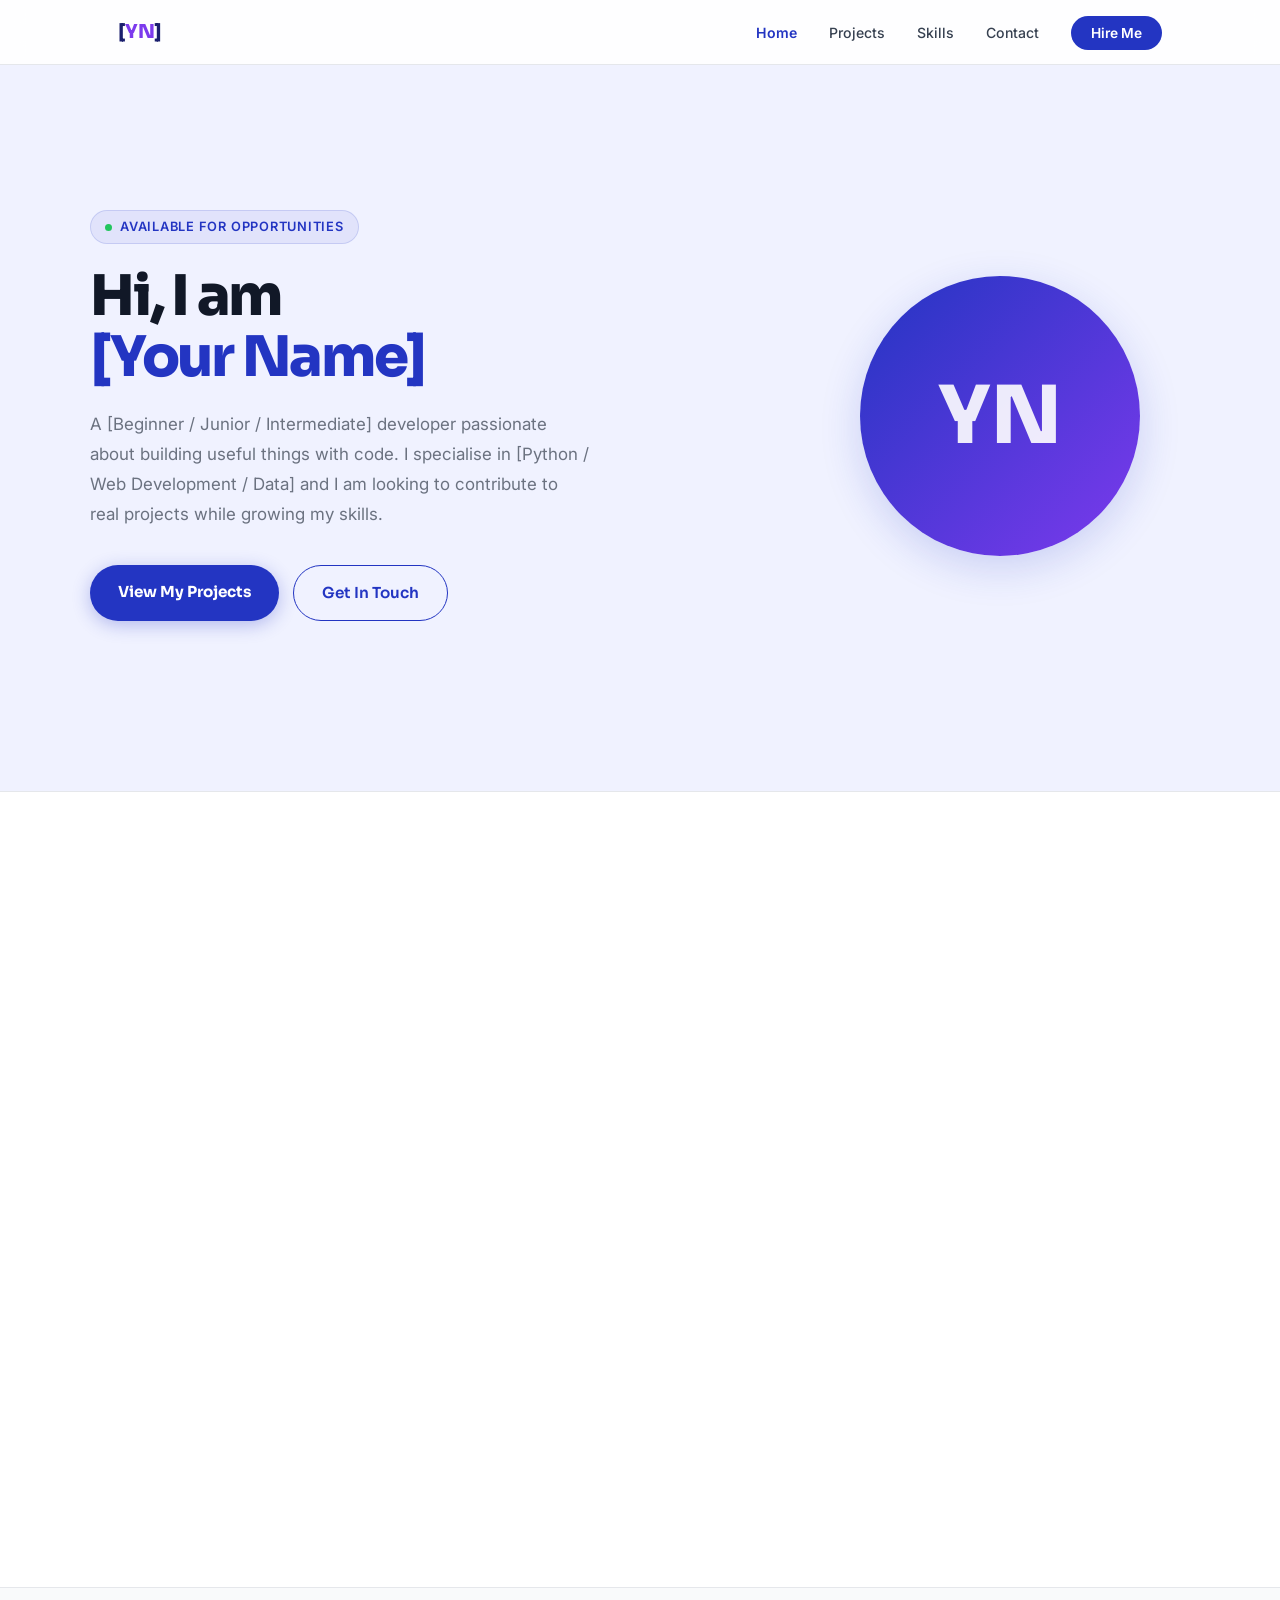
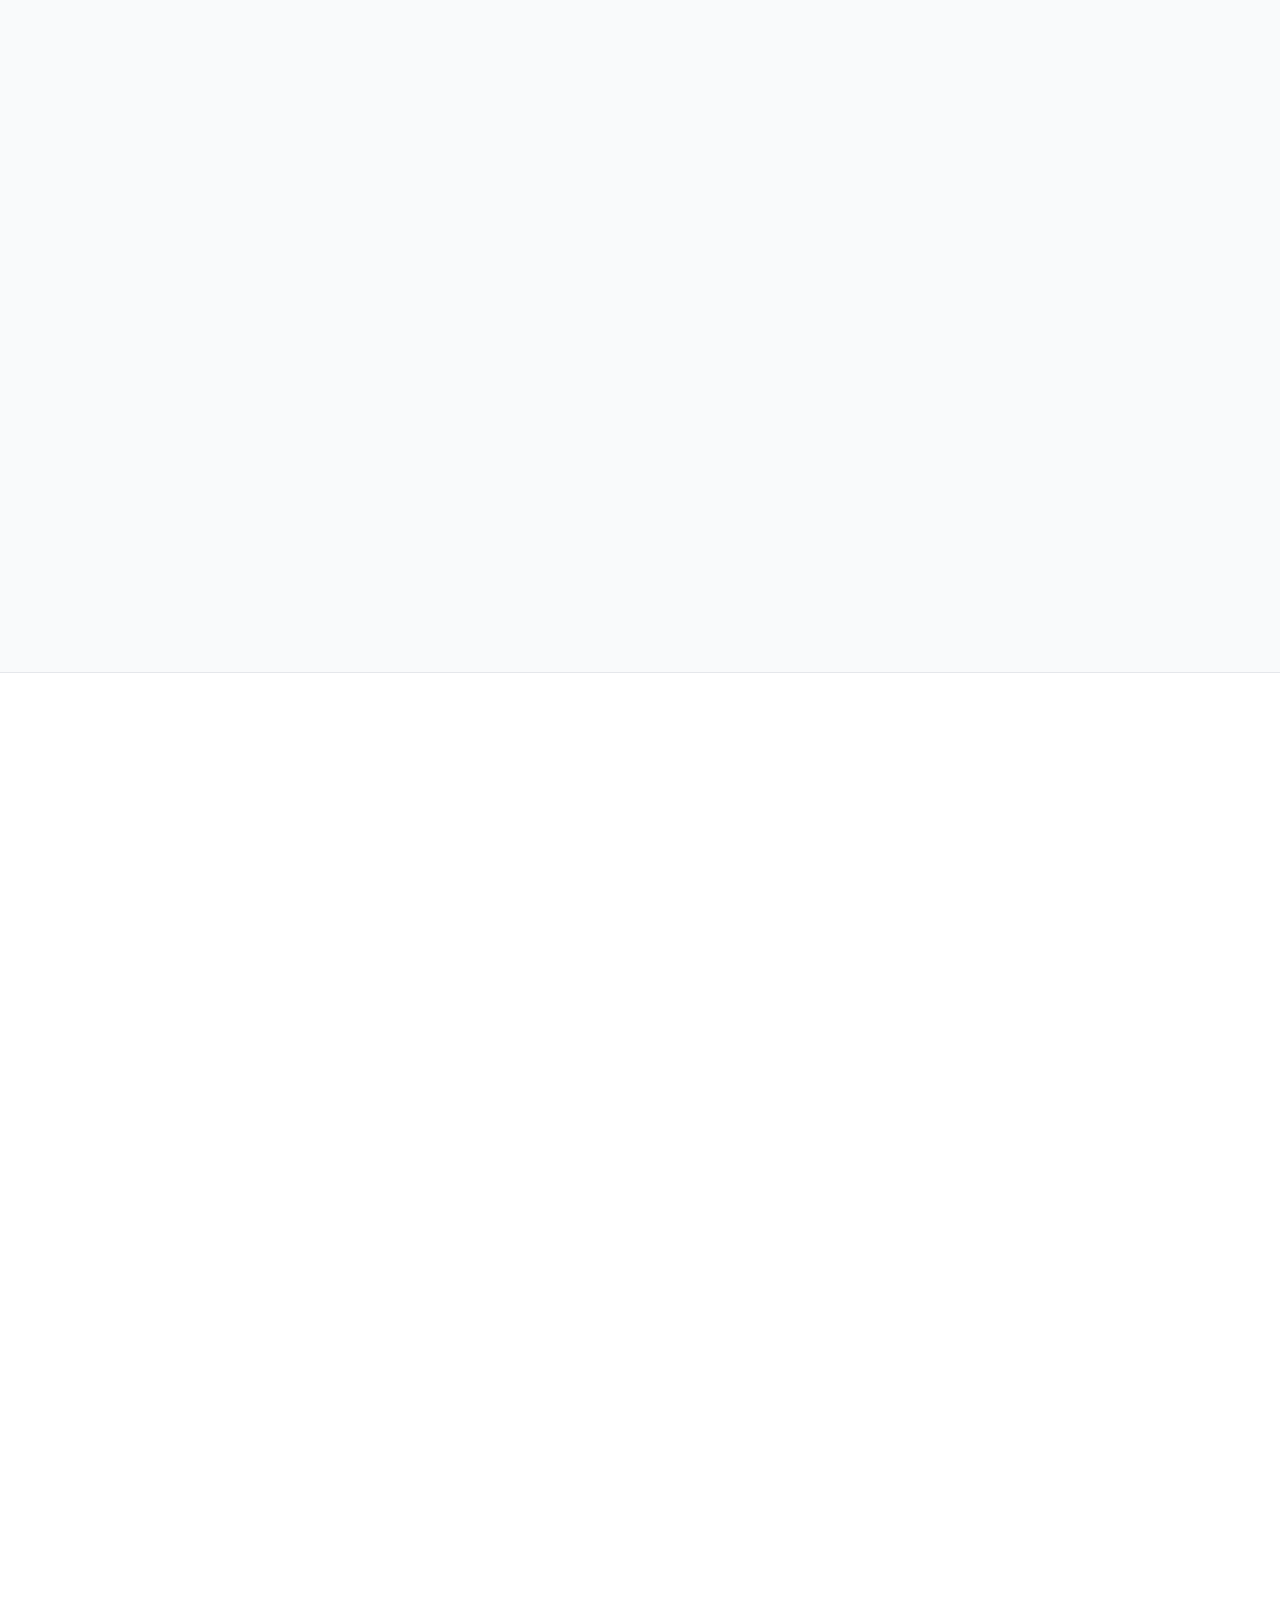
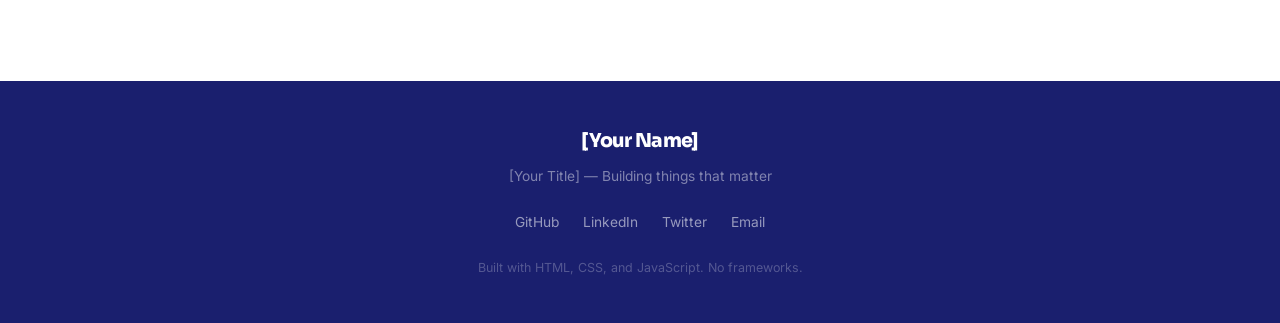
==== starter_code/portfolio.html @ c72f5cfa "Merge branch 'main' into docs/recommender-comments" ====
<!DOCTYPE html>
<!--
  portfolio.html
  ==============
  Project:    Personal Portfolio Website
  Difficulty: Beginner
  Skills:     HTML, CSS, JavaScript
  Time:       Low (a few hours)

  What you will build:
      A clean, professional personal portfolio website with five sections:
      navigation, hero, projects grid, skills list, and a contact form.
      The site is fully responsive and uses only HTML, CSS, and
      vanilla JavaScript — no frameworks, no build tools, no installs.

  How to run:
      Open this file directly in any web browser.
      No server or install step needed.

  Learning goals:
      - Writing semantic HTML5 structure
      - Using CSS Flexbox and CSS Grid for layout
      - Making a site responsive with media queries
      - Animating elements on scroll using IntersectionObserver
      - Validating a contact form with vanilla JavaScript
      - Organising CSS with custom properties (variables)

  Roadmap:
      Step 1:  Open the file in a browser — the structure and styles load
      Step 2:  Replace all placeholder text with your real information
      Step 3:  Complete the smooth-scroll navigation in initNavigation()
      Step 4:  Add your real projects to the projects grid (HTML section)
      Step 5:  Complete the skill bar animation in animateSkillBars()
      Step 6:  Complete the scroll reveal animation in initScrollReveal()
      Step 7:  Complete the contact form validation in validateForm()
      Step 8:  Make the mobile hamburger menu open and close in toggleMenu()
      Step 9:  Test every section on a 375px mobile screen using DevTools
      Step 10: Deploy to GitHub Pages (Settings > Pages > Deploy from main)

  Deployment (GitHub Pages):
      1. Push this file to a GitHub repository as index.html
      2. Go to repository Settings > Pages
      3. Set source to "Deploy from a branch" and select main / root
      4. Your site will be live at https://your-username.github.io/repo-name
-->
<html lang="en">
<head>
  <meta charset="UTF-8" />
  <meta name="viewport" content="width=device-width, initial-scale=1.0" />
  <meta name="description" content="Portfolio of [Your Name] — [Your Title]" />
  <title>[Your Name] — Portfolio</title>

  <!-- Google Fonts -->
  <link
    href="https://fonts.googleapis.com/css2?family=Sora:wght@400;600;700;800&family=Inter:wght@400;500;600&display=swap"
    rel="stylesheet"
  />

  <style>
    /* ==============================================================
       CSS CUSTOM PROPERTIES
       Change these to reskin the entire site instantly.
       ============================================================== */
    :root {
      --color-primary:    #2335c2;
      --color-primary-dk: #1a1f6e;
      --color-accent:     #7c3aed;
      --color-accent-lt:  #a78bfa;
      --color-yellow:     #fbbf24;
      --color-text:       #111827;
      --color-text-mid:   #374151;
      --color-text-light: #6b7280;
      --color-border:     #e5e7eb;
      --color-bg:         #ffffff;
      --color-bg-soft:    #f9fafb;
      --color-bg-hero:    #f0f2ff;

      --font-display: "Sora", sans-serif;
      --font-body:    "Inter", sans-serif;

      --radius-sm: 8px;
      --radius-md: 14px;
      --radius-lg: 22px;
      --radius-full: 9999px;

      --shadow-sm: 0 2px 8px rgba(35, 53, 194, 0.08);
      --shadow-md: 0 6px 24px rgba(35, 53, 194, 0.13);
      --shadow-lg: 0 12px 40px rgba(35, 53, 194, 0.18);

      --transition: 0.2s ease;
    }

    /* ==============================================================
       RESET
       ============================================================== */
    *, *::before, *::after { box-sizing: border-box; margin: 0; padding: 0; }
    html                   { scroll-behavior: smooth; }
    body {
      font-family: var(--font-body);
      color: var(--color-text);
      background: var(--color-bg);
      line-height: 1.65;
      -webkit-font-smoothing: antialiased;
    }
    img  { display: block; max-width: 100%; }
    a    { color: var(--color-primary); text-decoration: none; }
    a:hover { text-decoration: underline; }
    ul   { list-style: none; }

    /* ==============================================================
       SHARED UTILITIES
       ============================================================== */
    .container {
      max-width: 1100px;
      margin: 0 auto;
      padding: 0 28px;
    }

    .section-label {
      display: inline-block;
      font-size: 0.74rem;
      font-weight: 700;
      letter-spacing: 0.12em;
      text-transform: uppercase;
      color: var(--color-primary);
      background: var(--color-bg-hero);
      border-radius: var(--radius-full);
      padding: 4px 14px;
      margin-bottom: 14px;
    }

    .section-title {
      font-family: var(--font-display);
      font-size: clamp(1.6rem, 3vw, 2.2rem);
      font-weight: 800;
      color: var(--color-text);
      letter-spacing: -0.03em;
      line-height: 1.2;
      margin-bottom: 12px;
    }

    .section-sub {
      font-size: 1rem;
      color: var(--color-text-light);
      max-width: 520px;
      margin-bottom: 52px;
    }

    /* Scroll-reveal: elements start invisible and slide up into view */
    .reveal {
      opacity: 0;
      transform: translateY(28px);
      transition: opacity 0.55s ease, transform 0.55s ease;
    }
    .reveal.visible {
      opacity: 1;
      transform: translateY(0);
    }

    /* ==============================================================
       NAVIGATION
       ============================================================== */
    .navbar {
      position: fixed;
      top: 0; left: 0; right: 0;
      z-index: 100;
      background: rgba(255, 255, 255, 0.92);
      backdrop-filter: blur(12px);
      -webkit-backdrop-filter: blur(12px);
      border-bottom: 1px solid var(--color-border);
    }

    .nav-inner {
      max-width: 1100px;
      margin: 0 auto;
      padding: 0 28px;
      height: 64px;
      display: flex;
      align-items: center;
      justify-content: space-between;
    }

    .nav-logo {
      font-family: var(--font-display);
      font-size: 1.2rem;
      font-weight: 800;
      color: var(--color-primary-dk);
      letter-spacing: -0.03em;
    }
    /* TODO Step 2: Replace [YN] with your actual initials */
    .nav-logo span { color: var(--color-accent); }

    .nav-links {
      display: flex;
      align-items: center;
      gap: 32px;
    }

    .nav-link {
      font-size: 0.88rem;
      font-weight: 500;
      color: var(--color-text-mid);
      transition: color var(--transition);
    }
    .nav-link:hover { color: var(--color-primary); text-decoration: none; }
    .nav-link.active { color: var(--color-primary); font-weight: 600; }

    .nav-cta {
      padding: 9px 20px;
      background: var(--color-primary);
      color: #fff;
      border-radius: var(--radius-full);
      font-size: 0.86rem;
      font-weight: 600;
      transition: opacity var(--transition);
    }
    .nav-cta:hover { opacity: 0.88; text-decoration: none; }

    /* Hamburger icon (mobile only) */
    .nav-hamburger {
      display: none;
      flex-direction: column;
      gap: 5px;
      background: none;
      border: none;
      cursor: pointer;
      padding: 4px;
    }
    .nav-hamburger span {
      display: block;
      width: 22px; height: 2px;
      background: var(--color-text);
      border-radius: 2px;
      transition: transform var(--transition), opacity var(--transition);
    }
    /* Hamburger open state — handled by JS */
    .nav-hamburger.open span:nth-child(1) { transform: translateY(7px) rotate(45deg); }
    .nav-hamburger.open span:nth-child(2) { opacity: 0; }
    .nav-hamburger.open span:nth-child(3) { transform: translateY(-7px) rotate(-45deg); }

    /* Mobile nav drawer */
    .nav-mobile {
      display: none;
      flex-direction: column;
      padding: 12px 28px 20px;
      border-top: 1px solid var(--color-border);
      background: var(--color-bg);
    }
    .nav-mobile.open { display: flex; }
    .nav-mobile a {
      padding: 11px 0;
      font-size: 0.95rem;
      font-weight: 500;
      color: var(--color-text-mid);
      border-bottom: 1px solid var(--color-border);
    }
    .nav-mobile a:last-child { border-bottom: none; }

    /* ==============================================================
       HERO SECTION
       ============================================================== */
    .hero {
      padding: 130px 28px 90px;
      background: var(--color-bg-hero);
      border-bottom: 1px solid var(--color-border);
      min-height: 88vh;
      display: flex;
      align-items: center;
    }

    .hero-inner {
      max-width: 1100px;
      margin: 0 auto;
      display: grid;
      grid-template-columns: 1fr 380px;
      gap: 64px;
      align-items: center;
      width: 100%;
    }

    .hero-tag {
      display: inline-flex;
      align-items: center;
      gap: 8px;
      font-size: 0.8rem;
      font-weight: 600;
      letter-spacing: 0.06em;
      text-transform: uppercase;
      color: var(--color-primary);
      background: rgba(35, 53, 194, 0.07);
      border: 1px solid rgba(35, 53, 194, 0.15);
      border-radius: var(--radius-full);
      padding: 5px 14px;
      margin-bottom: 22px;
    }
    .hero-tag-dot {
      width: 7px; height: 7px;
      border-radius: 50%;
      background: #22c55e;
    }

    .hero-heading {
      font-family: var(--font-display);
      font-size: clamp(2.2rem, 5vw, 3.5rem);
      font-weight: 800;
      color: var(--color-text);
      letter-spacing: -0.04em;
      line-height: 1.1;
      margin-bottom: 20px;
    }
    .hero-heading .accent { color: var(--color-primary); }

    .hero-sub {
      font-size: 1.06rem;
      color: var(--color-text-light);
      line-height: 1.78;
      max-width: 500px;
      margin-bottom: 36px;
    }

    .hero-actions {
      display: flex;
      gap: 14px;
      flex-wrap: wrap;
    }

    .btn-primary {
      padding: 14px 28px;
      background: var(--color-primary);
      color: #fff;
      border: none;
      border-radius: var(--radius-full);
      font-family: var(--font-display);
      font-size: 0.95rem;
      font-weight: 700;
      cursor: pointer;
      box-shadow: 0 4px 18px rgba(35, 53, 194, 0.3);
      transition: opacity var(--transition), transform var(--transition);
      text-decoration: none;
      display: inline-block;
    }
    .btn-primary:hover {
      opacity: 0.9; transform: translateY(-2px); text-decoration: none;
    }

    .btn-ghost {
      padding: 14px 28px;
      background: transparent;
      color: var(--color-primary);
      border: 1.5px solid var(--color-primary);
      border-radius: var(--radius-full);
      font-family: var(--font-display);
      font-size: 0.95rem;
      font-weight: 600;
      cursor: pointer;
      transition: background var(--transition);
      text-decoration: none;
      display: inline-block;
    }
    .btn-ghost:hover { background: var(--color-bg-hero); text-decoration: none; }

    /* Avatar placeholder on the right side of the hero */
    .hero-avatar-wrap {
      display: flex;
      justify-content: center;
    }
    .hero-avatar {
      width: 280px; height: 280px;
      border-radius: 50%;
      background: linear-gradient(135deg, var(--color-primary) 0%, var(--color-accent) 100%);
      display: flex;
      align-items: center;
      justify-content: center;
      font-family: var(--font-display);
      font-size: 5rem;
      font-weight: 800;
      color: rgba(255,255,255,0.9);
      box-shadow: var(--shadow-lg);
      flex-shrink: 0;
      /* TODO Step 2: Replace this with an <img> tag pointing to your real photo.
         Example: <img src="photo.jpg" alt="Your Name" class="hero-avatar" />
         Then remove the background-color and text content. */
    }

    /* ==============================================================
       PROJECTS SECTION
       ============================================================== */
    .projects-section {
      padding: 96px 0;
      background: var(--color-bg);
    }

    .projects-grid {
      display: grid;
      grid-template-columns: repeat(auto-fill, minmax(300px, 1fr));
      gap: 26px;
    }

    .project-card {
      border: 1.5px solid var(--color-border);
      border-radius: var(--radius-lg);
      overflow: hidden;
      background: var(--color-bg);
      box-shadow: var(--shadow-sm);
      display: flex;
      flex-direction: column;
      transition: box-shadow var(--transition), transform var(--transition),
                  border-color var(--transition);
    }
    .project-card:hover {
      box-shadow: var(--shadow-md);
      transform: translateY(-5px);
      border-color: rgba(35, 53, 194, 0.25);
    }

    /* Coloured banner at the top of each card */
    .project-banner {
      height: 140px;
      display: flex;
      align-items: center;
      justify-content: center;
      font-family: var(--font-display);
      font-size: 1.1rem;
      font-weight: 700;
      color: rgba(255,255,255,0.9);
      letter-spacing: -0.02em;
    }
    /* TODO Step 4: Replace these generic colours with real project screenshots.
       Use <img src="screenshot.png" alt="..." class="project-banner-img" />
       and set height: 180px on .project-card img */
    .banner-blue   { background: linear-gradient(135deg, #2335c2, #4f6ef7); }
    .banner-purple { background: linear-gradient(135deg, #7c3aed, #a78bfa); }
    .banner-teal   { background: linear-gradient(135deg, #0891b2, #06b6d4); }

    .project-body { padding: 24px; flex: 1; display: flex; flex-direction: column; }

    .project-title {
      font-family: var(--font-display);
      font-size: 1.05rem;
      font-weight: 700;
      color: var(--color-text);
      margin-bottom: 8px;
    }

    .project-desc {
      font-size: 0.88rem;
      color: var(--color-text-light);
      line-height: 1.68;
      flex: 1;
      margin-bottom: 18px;
    }

    .project-tags {
      display: flex;
      flex-wrap: wrap;
      gap: 7px;
      margin-bottom: 18px;
    }
    .tag {
      font-size: 0.74rem;
      font-weight: 600;
      padding: 3px 11px;
      border-radius: var(--radius-full);
      background: var(--color-bg-hero);
      color: var(--color-primary);
    }

    .project-links { display: flex; gap: 10px; }
    .project-link {
      flex: 1;
      padding: 9px 14px;
      font-size: 0.84rem;
      font-weight: 600;
      text-align: center;
      border-radius: var(--radius-sm);
      transition: background var(--transition), color var(--transition);
    }
    .project-link--primary {
      background: var(--color-primary);
      color: #fff;
    }
    .project-link--primary:hover { opacity: 0.88; text-decoration: none; color: #fff; }
    .project-link--ghost {
      border: 1.5px solid var(--color-border);
      color: var(--color-text-mid);
    }
    .project-link--ghost:hover { border-color: var(--color-primary); color: var(--color-primary); text-decoration: none; }

    /* ==============================================================
       SKILLS SECTION
       ============================================================== */
    .skills-section {
      padding: 96px 0;
      background: var(--color-bg-soft);
      border-top: 1px solid var(--color-border);
      border-bottom: 1px solid var(--color-border);
    }

    .skills-grid {
      display: grid;
      grid-template-columns: 1fr 1fr;
      gap: 48px;
    }

    .skills-group-title {
      font-family: var(--font-display);
      font-size: 0.85rem;
      font-weight: 700;
      letter-spacing: 0.06em;
      text-transform: uppercase;
      color: var(--color-text-light);
      margin-bottom: 20px;
    }

    .skill-item { margin-bottom: 18px; }

    .skill-header {
      display: flex;
      justify-content: space-between;
      align-items: baseline;
      margin-bottom: 6px;
    }
    .skill-name {
      font-size: 0.9rem;
      font-weight: 600;
      color: var(--color-text);
    }
    .skill-pct {
      font-size: 0.78rem;
      font-weight: 600;
      color: var(--color-text-light);
    }

    .skill-track {
      height: 7px;
      background: var(--color-border);
      border-radius: var(--radius-full);
      overflow: hidden;
    }
    /* Width starts at 0 and is animated to data-pct by JS */
    .skill-bar {
      height: 100%;
      width: 0%;
      background: linear-gradient(90deg, var(--color-primary), var(--color-accent));
      border-radius: var(--radius-full);
      transition: width 1s ease;
    }

    /* ==============================================================
       CONTACT SECTION
       ============================================================== */
    .contact-section {
      padding: 96px 0;
      background: var(--color-bg);
    }

    .contact-inner {
      max-width: 620px;
    }

    .form-group {
      margin-bottom: 22px;
    }

    label {
      display: block;
      font-size: 0.84rem;
      font-weight: 600;
      color: var(--color-text-mid);
      margin-bottom: 7px;
    }

    .form-control {
      width: 100%;
      padding: 12px 14px;
      border: 1.5px solid var(--color-border);
      border-radius: var(--radius-sm);
      font-family: var(--font-body);
      font-size: 0.93rem;
      color: var(--color-text);
      background: var(--color-bg-soft);
      transition: border-color var(--transition), box-shadow var(--transition);
    }
    .form-control:focus {
      outline: none;
      border-color: var(--color-primary);
      box-shadow: 0 0 0 3px rgba(35, 53, 194, 0.1);
      background: #fff;
    }
    .form-control.error-field { border-color: #dc2626; }

    textarea.form-control {
      resize: vertical;
      min-height: 130px;
    }

    .form-error {
      font-size: 0.8rem;
      color: #dc2626;
      margin-top: 5px;
      min-height: 18px;
      font-weight: 500;
    }

    .form-success {
      padding: 14px 18px;
      background: #dcfce7;
      border: 1px solid #86efac;
      border-radius: var(--radius-sm);
      font-size: 0.88rem;
      color: #166534;
      font-weight: 500;
      display: none;
      margin-bottom: 16px;
    }

    /* ==============================================================
       FOOTER
       ============================================================== */
    .footer {
      background: var(--color-primary-dk);
      padding: 44px 28px;
      text-align: center;
    }
    .footer-name {
      font-family: var(--font-display);
      font-size: 1.2rem;
      font-weight: 800;
      color: #fff;
      letter-spacing: -0.03em;
      margin-bottom: 8px;
    }
    .footer-tagline {
      font-size: 0.86rem;
      color: rgba(255,255,255,0.45);
      margin-bottom: 24px;
    }
    .footer-links {
      display: flex;
      justify-content: center;
      gap: 24px;
      flex-wrap: wrap;
    }
    .footer-links a {
      font-size: 0.86rem;
      color: rgba(255,255,255,0.55);
      transition: color var(--transition);
    }
    .footer-links a:hover { color: #fff; text-decoration: none; }
    .footer-copy {
      font-size: 0.78rem;
      color: rgba(255,255,255,0.25);
      margin-top: 24px;
    }

    /* ==============================================================
       RESPONSIVE
       ============================================================== */
    @media (max-width: 900px) {
      .hero-inner    { grid-template-columns: 1fr; }
      .hero-avatar-wrap { order: -1; }
      .hero-avatar   { width: 180px; height: 180px; font-size: 3rem; }
      .skills-grid   { grid-template-columns: 1fr; gap: 32px; }
    }

    @media (max-width: 640px) {
      .nav-links     { display: none; }
      .nav-hamburger { display: flex; }
      .hero          { padding: 110px 20px 72px; }
      .hero-heading  { font-size: 2rem; }
      .container     { padding: 0 20px; }
      .projects-grid { grid-template-columns: 1fr; }
    }
  </style>
</head>
<body>

  <!-- ============================================================
       NAVIGATION
       ============================================================ -->
  <nav class="navbar" id="navbar">
    <div class="nav-inner">
      <!-- TODO Step 2: Replace [YN] with your initials and [Your Name] below -->
      <a href="#home" class="nav-logo">[<span>YN</span>]</a>

      <ul class="nav-links">
        <li><a href="#home"     class="nav-link active">Home</a></li>
        <li><a href="#projects" class="nav-link">Projects</a></li>
        <li><a href="#skills"   class="nav-link">Skills</a></li>
        <li><a href="#contact"  class="nav-link">Contact</a></li>
        <li><a href="#contact"  class="nav-cta">Hire Me</a></li>
      </ul>

      <button
        class="nav-hamburger"
        id="hamburger"
        aria-label="Toggle navigation"
        aria-expanded="false"
      >
        <span></span><span></span><span></span>
      </button>
    </div>

    <!-- Mobile navigation drawer -->
    <div class="nav-mobile" id="nav-mobile">
      <a href="#home"     onclick="closeMenu()">Home</a>
      <a href="#projects" onclick="closeMenu()">Projects</a>
      <a href="#skills"   onclick="closeMenu()">Skills</a>
      <a href="#contact"  onclick="closeMenu()">Contact</a>
    </div>
  </nav>


  <!-- ============================================================
       HERO SECTION
       ============================================================ -->
  <section class="hero" id="home">
    <div class="hero-inner">
      <div class="hero-copy">
        <!-- TODO Step 2: Update the tag text to reflect your current status -->
        <div class="hero-tag">
          <span class="hero-tag-dot"></span>
          Available for opportunities
        </div>

        <!-- TODO Step 2: Replace with your real name and title -->
        <h1 class="hero-heading">
          Hi, I am<br>
          <span class="accent">[Your Name]</span>
        </h1>

        <!-- TODO Step 2: Write 2-3 sentences about yourself -->
        <p class="hero-sub">
          A [Beginner / Junior / Intermediate] developer passionate about
          building useful things with code. I specialise in [Python / Web
          Development / Data] and I am looking to contribute to real
          projects while growing my skills.
        </p>

        <div class="hero-actions">
          <a href="#projects" class="btn-primary">View My Projects</a>
          <a href="#contact"  class="btn-ghost">Get In Touch</a>
        </div>
      </div>

      <!-- TODO Step 2: Replace the initials with your photo -->
      <div class="hero-avatar-wrap">
        <div class="hero-avatar" aria-label="Profile photo placeholder">
          <!-- Replace this entire div with:
               <img src="your-photo.jpg" alt="[Your Name]" class="hero-avatar" />
          -->
          YN
        </div>
      </div>
    </div>
  </section>


  <!-- ============================================================
       PROJECTS SECTION
       ============================================================ -->
  <section class="projects-section" id="projects">
    <div class="container">
      <div class="reveal">
        <div class="section-label">Portfolio</div>
        <h2 class="section-title">Things I Have Built</h2>
        <p class="section-sub">
          A selection of projects that show my skills and how I approach problems.
          <!-- TODO Step 4: Update this text -->
        </p>
      </div>

      <div class="projects-grid">

        <!-- ---- Project Card 1 ---- -->
        <!-- TODO Step 4: Replace with your real project details -->
        <article class="project-card reveal">
          <div class="project-banner banner-blue">
            <!-- Replace this with a screenshot: <img src="screenshot.png" alt="Project name"> -->
            Project One
          </div>
          <div class="project-body">
            <h3 class="project-title">Project Title One</h3>
            <p class="project-desc">
              A short description of what this project does, the problem it
              solves, and what you learned while building it.
            </p>
            <div class="project-tags">
              <span class="tag">Python</span>
              <span class="tag">Flask</span>
              <span class="tag">JSON</span>
            </div>
            <div class="project-links">
              <!-- TODO Step 4: Replace # with your real GitHub and live URLs -->
              <a href="#" class="project-link project-link--primary" target="_blank" rel="noopener noreferrer">Live Demo</a>
              <a href="#" class="project-link project-link--ghost"   target="_blank" rel="noopener noreferrer">GitHub</a>
            </div>
          </div>
        </article>

        <!-- ---- Project Card 2 ---- -->
        <article class="project-card reveal">
          <div class="project-banner banner-purple">Project Two</div>
          <div class="project-body">
            <h3 class="project-title">Project Title Two</h3>
            <p class="project-desc">
              A short description of what this project does, the problem it
              solves, and what you learned while building it.
            </p>
            <div class="project-tags">
              <span class="tag">HTML</span>
              <span class="tag">CSS</span>
              <span class="tag">JavaScript</span>
            </div>
            <div class="project-links">
              <a href="#" class="project-link project-link--primary" target="_blank" rel="noopener noreferrer">Live Demo</a>
              <a href="#" class="project-link project-link--ghost"   target="_blank" rel="noopener noreferrer">GitHub</a>
            </div>
          </div>
        </article>

        <!-- ---- Project Card 3 ---- -->
        <article class="project-card reveal">
          <div class="project-banner banner-teal">Project Three</div>
          <div class="project-body">
            <h3 class="project-title">Project Title Three</h3>
            <p class="project-desc">
              A short description of what this project does, the problem it
              solves, and what you learned while building it.
            </p>
            <div class="project-tags">
              <span class="tag">Python</span>
              <span class="tag">pandas</span>
              <span class="tag">CSV</span>
            </div>
            <div class="project-links">
              <a href="#" class="project-link project-link--primary" target="_blank" rel="noopener noreferrer">Live Demo</a>
              <a href="#" class="project-link project-link--ghost"   target="_blank" rel="noopener noreferrer">GitHub</a>
            </div>
          </div>
        </article>

      </div>
    </div>
  </section>


  <!-- ============================================================
       SKILLS SECTION
       ============================================================ -->
  <section class="skills-section" id="skills">
    <div class="container">
      <div class="reveal">
        <div class="section-label">Skills</div>
        <h2 class="section-title">What I Work With</h2>
        <p class="section-sub">
          Technologies I have used in projects and am actively growing.
        </p>
      </div>

      <div class="skills-grid reveal">

        <!-- Left column: technical skills with animated bars -->
        <div>
          <p class="skills-group-title">Technical</p>

          <!--
            data-pct sets the target width for the animated bar.
            TODO Step 2: Update skill names and percentages to match your real abilities.
            Be honest — interviewers will ask about anything on your portfolio.
          -->
          <div class="skill-item">
            <div class="skill-header">
              <span class="skill-name">Python</span>
              <span class="skill-pct">70%</span>
            </div>
            <div class="skill-track">
              <div class="skill-bar" data-pct="70"></div>
            </div>
          </div>

          <div class="skill-item">
            <div class="skill-header">
              <span class="skill-name">HTML &amp; CSS</span>
              <span class="skill-pct">80%</span>
            </div>
            <div class="skill-track">
              <div class="skill-bar" data-pct="80"></div>
            </div>
          </div>

          <div class="skill-item">
            <div class="skill-header">
              <span class="skill-name">JavaScript</span>
              <span class="skill-pct">60%</span>
            </div>
            <div class="skill-track">
              <div class="skill-bar" data-pct="60"></div>
            </div>
          </div>

          <div class="skill-item">
            <div class="skill-header">
              <span class="skill-name">Flask</span>
              <span class="skill-pct">55%</span>
            </div>
            <div class="skill-track">
              <div class="skill-bar" data-pct="55"></div>
            </div>
          </div>

          <div class="skill-item">
            <div class="skill-header">
              <span class="skill-name">SQL</span>
              <span class="skill-pct">50%</span>
            </div>
            <div class="skill-track">
              <div class="skill-bar" data-pct="50"></div>
            </div>
          </div>
        </div>

        <!-- Right column: other skills as a tag cloud -->
        <div>
          <p class="skills-group-title">Tools &amp; Other</p>
          <!-- TODO Step 2: Add or remove tags to match your real toolkit -->
          <div class="project-tags" style="gap:10px;">
            <span class="tag" style="font-size:0.82rem;padding:6px 14px;">Git &amp; GitHub</span>
            <span class="tag" style="font-size:0.82rem;padding:6px 14px;">VS Code</span>
            <span class="tag" style="font-size:0.82rem;padding:6px 14px;">Command Line</span>
            <span class="tag" style="font-size:0.82rem;padding:6px 14px;">REST APIs</span>
            <span class="tag" style="font-size:0.82rem;padding:6px 14px;">JSON</span>
            <span class="tag" style="font-size:0.82rem;padding:6px 14px;">Responsive Design</span>
            <span class="tag" style="font-size:0.82rem;padding:6px 14px;">pandas</span>
            <span class="tag" style="font-size:0.82rem;padding:6px 14px;">pytest</span>
          </div>
        </div>

      </div>
    </div>
  </section>


  <!-- ============================================================
       CONTACT SECTION
       ============================================================ -->
  <section class="contact-section" id="contact">
    <div class="container">
      <div class="contact-inner">
        <div class="reveal">
          <div class="section-label">Contact</div>
          <h2 class="section-title">Get In Touch</h2>
          <p class="section-sub">
            Have a project idea, a question, or just want to connect?
            Fill in the form and I will get back to you as soon as I can.
          </p>
        </div>

        <!-- Success message (shown after valid submission) -->
        <div class="form-success" id="form-success">
          Your message has been sent. I will be in touch soon.
        </div>

        <form id="contact-form" class="reveal" novalidate>

          <div class="form-group">
            <label for="name">Your Name</label>
            <input
              type="text"
              id="name"
              name="name"
              class="form-control"
              placeholder="Alice Smith"
              autocomplete="name"
            />
            <div class="form-error" id="name-error"></div>
          </div>

          <div class="form-group">
            <label for="email">Email Address</label>
            <input
              type="email"
              id="email"
              name="email"
              class="form-control"
              placeholder="alice@example.com"
              autocomplete="email"
            />
            <div class="form-error" id="email-error"></div>
          </div>

          <div class="form-group">
            <label for="subject">Subject</label>
            <input
              type="text"
              id="subject"
              name="subject"
              class="form-control"
              placeholder="Project collaboration / Question / Other"
            />
            <div class="form-error" id="subject-error"></div>
          </div>

          <div class="form-group">
            <label for="message">Message</label>
            <textarea
              id="message"
              name="message"
              class="form-control"
              placeholder="Tell me what you have in mind..."
            ></textarea>
            <div class="form-error" id="message-error"></div>
          </div>

          <button type="submit" class="btn-primary" id="submit-btn">
            Send Message
          </button>

        </form>
      </div>
    </div>
  </section>


  <!-- ============================================================
       FOOTER
       ============================================================ -->
  <footer class="footer">
    <!-- TODO Step 2: Replace [Your Name] and [Your Title] -->
    <div class="footer-name">[Your Name]</div>
    <p class="footer-tagline">[Your Title] — Building things that matter</p>

    <div class="footer-links">
      <!-- TODO Step 2: Replace # with your real profile URLs -->
      <a href="#" target="_blank" rel="noopener noreferrer">GitHub</a>
      <a href="#" target="_blank" rel="noopener noreferrer">LinkedIn</a>
      <a href="#" target="_blank" rel="noopener noreferrer">Twitter</a>
      <a href="mailto:you@example.com">Email</a>
    </div>

    <p class="footer-copy">
      Built with HTML, CSS, and JavaScript. No frameworks.
    </p>
  </footer>


  <!-- ============================================================
       JAVASCRIPT
       ============================================================ -->
  <script>
    // ==========================================================
    // TODO Step 3: initNavigation()
    // Highlight the correct nav link as the user scrolls between sections.
    //
    // Tasks:
    //   1. Collect all nav links: document.querySelectorAll(".nav-link")
    //   2. Collect all sections with an id: document.querySelectorAll("section[id]")
    //   3. Add a "scroll" event listener to window.
    //   4. On each scroll event, find which section is currently in the
    //      viewport by comparing window.scrollY to section.offsetTop.
    //      The active section is the one whose top is just above the middle
    //      of the viewport:
    //        section.offsetTop - window.innerHeight / 2 <= window.scrollY
    //   5. Remove "active" class from all nav links.
    //   6. Add "active" class to the link whose href matches #<section.id>.
    // ==========================================================
    function initNavigation() {
      // --- Write your code here ---

    }


    // ==========================================================
    // TODO Step 8: toggleMenu() and closeMenu()
    // Open and close the mobile navigation drawer.
    //
    // toggleMenu() tasks:
    //   1. Toggle the "open" class on #hamburger.
    //   2. Toggle the "open" class on #nav-mobile.
    //   3. Update aria-expanded on the hamburger button:
    //        var isOpen = hamburger.classList.contains("open");
    //        hamburger.setAttribute("aria-expanded", isOpen);
    //
    // closeMenu() tasks:
    //   1. Remove "open" from #hamburger.
    //   2. Remove "open" from #nav-mobile.
    //   3. Set aria-expanded to "false".
    //
    // Wire toggleMenu() to the hamburger button's onclick below.
    // closeMenu() is already called by each mobile nav link (see HTML).
    // ==========================================================
    function toggleMenu() {
      // --- Write your code here ---

    }

    function closeMenu() {
      // --- Write your code here ---

    }

    // Wire the hamburger button — already connected, no change needed here
    document.getElementById("hamburger").addEventListener("click", toggleMenu);


    // ==========================================================
    // TODO Step 5: animateSkillBars()
    // Animate the skill bar widths from 0% to their data-pct value.
    //
    // Tasks:
    //   1. Select all elements with class "skill-bar":
    //        document.querySelectorAll(".skill-bar")
    //   2. Loop through each bar.
    //   3. Read the target percentage: bar.getAttribute("data-pct")
    //   4. Set bar.style.width = pct + "%"
    //      The CSS transition: width 1s ease handles the animation automatically.
    //
    // This function is called by initScrollReveal() when the skills section
    // enters the viewport — so the animation only fires when the user can see it.
    // ==========================================================
    function animateSkillBars() {
      // --- Write your code here ---

    }


    // ==========================================================
    // TODO Step 6: initScrollReveal()
    // Use IntersectionObserver to reveal elements as they scroll into view.
    //
    // Tasks:
    //   1. Select all elements with class "reveal".
    //   2. Create an IntersectionObserver:
    //        var observer = new IntersectionObserver(function(entries) {
    //            entries.forEach(function(entry) {
    //                if (entry.isIntersecting) {
    //                    entry.target.classList.add("visible");
    //                    // If this is the skills section, animate bars
    //                    if (entry.target.closest("#skills")) {
    //                        animateSkillBars();
    //                    }
    //                    observer.unobserve(entry.target); // Fire once only
    //                }
    //            });
    //        }, { threshold: 0.15 }); // Fire when 15% of element is visible
    //   3. Call observer.observe(el) on each reveal element.
    // ==========================================================
    function initScrollReveal() {
      // --- Write your code here ---

    }


    // ==========================================================
    // TODO Step 7: validateForm()
    // Validate the contact form before "submitting" it.
    //
    // Validation rules:
    //   name    — required, at least 2 characters
    //   email   — required, must contain "@" and "."
    //   subject — required, at least 3 characters
    //   message — required, at least 10 characters
    //
    // Tasks:
    //   1. Read the value from each field using document.getElementById().value.trim()
    //   2. For each field, check the rule above.
    //   3. If a rule fails:
    //        - Show the error message in the field's #<name>-error div.
    //        - Add the "error-field" CSS class to the input.
    //        - Set a flag: var isValid = false
    //   4. If a rule passes:
    //        - Clear the error div.
    //        - Remove "error-field" from the input.
    //   5. If all rules pass (isValid is true):
    //        - Hide the form: document.getElementById("contact-form").style.display = "none"
    //        - Show the success message: document.getElementById("form-success").style.display = "block"
    //        - Note: in a real project you would send the data to a backend here.
    //          For now, just showing the success message is enough.
    //   6. Return isValid.
    // ==========================================================
    function validateForm() {
      var isValid = true;

      // --- Write your validation code here ---

      return isValid;
    }


    // ==========================================================
    // Form submit handler — already wired, no changes needed
    // ==========================================================
    document.getElementById("contact-form").addEventListener("submit", function(e) {
      e.preventDefault();
      validateForm();
    });


    // ==========================================================
    // Initialise everything on page load
    // ==========================================================
    document.addEventListener("DOMContentLoaded", function() {
      initNavigation();
      initScrollReveal();
    });
  </script>

</body>
</html>
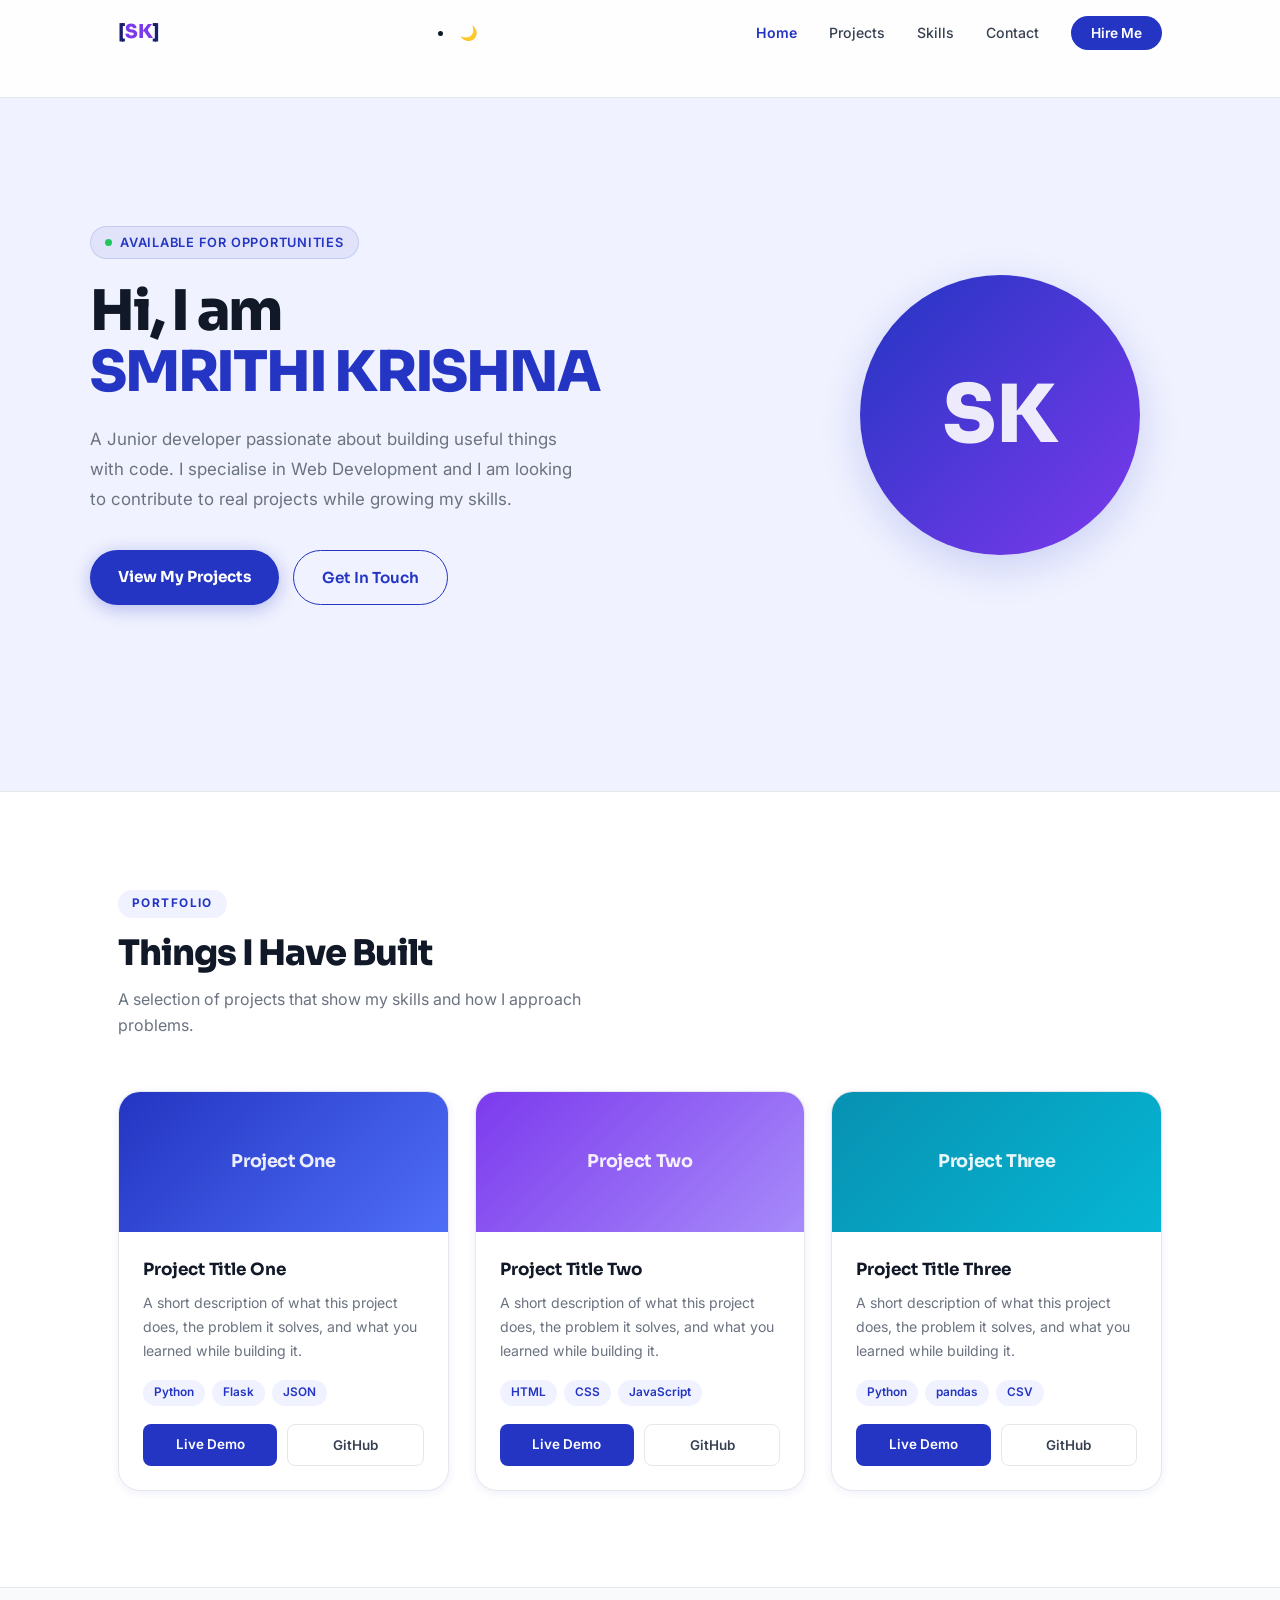
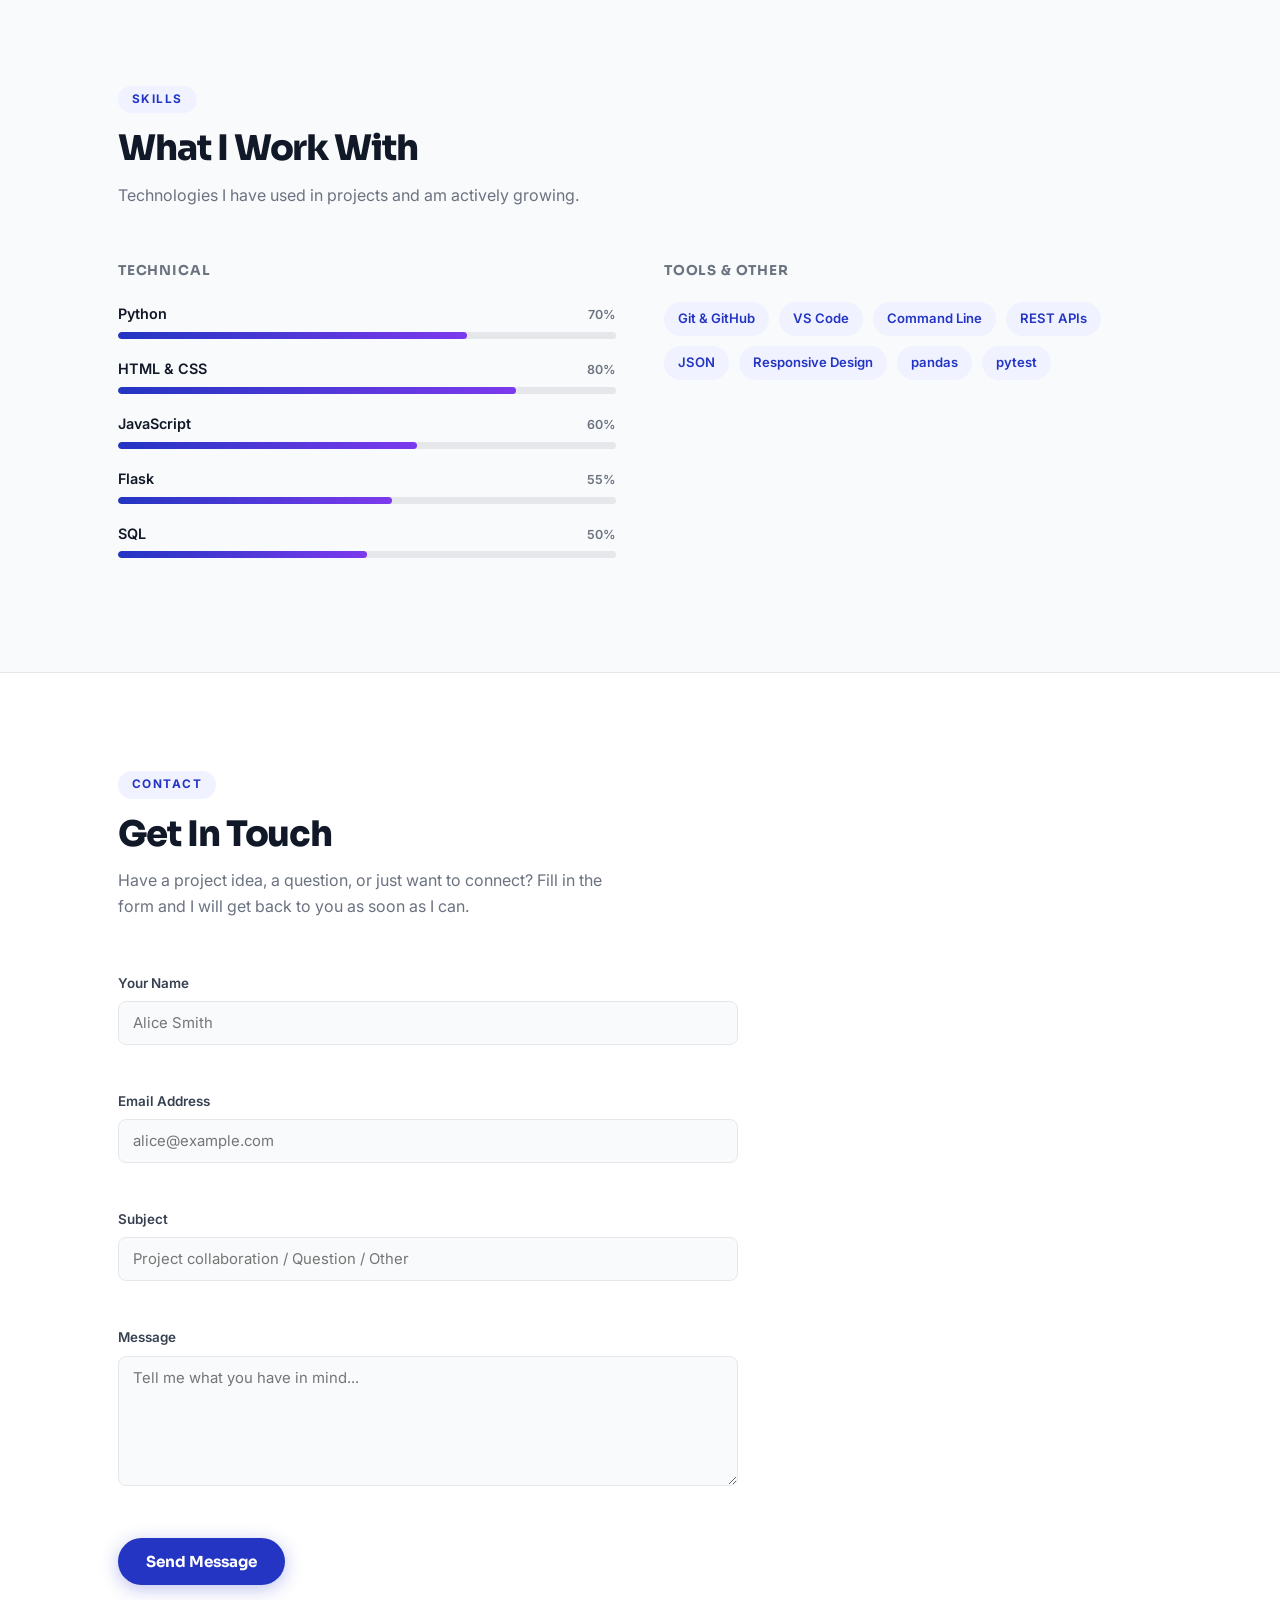
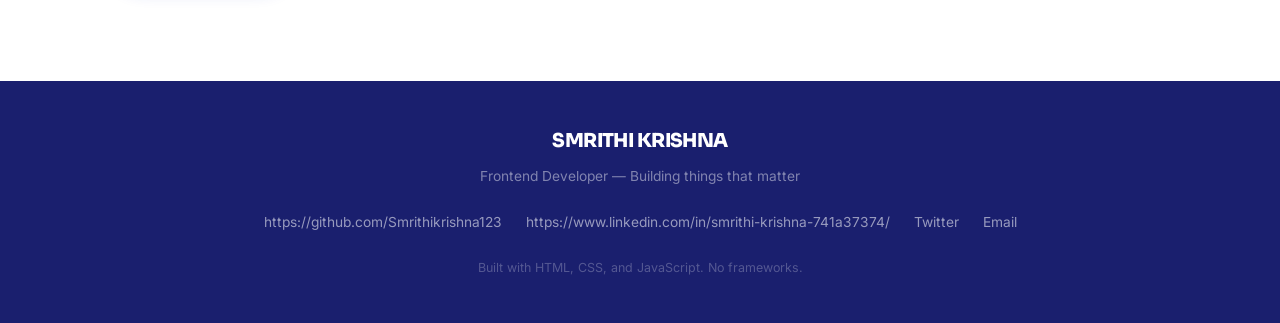
==== commit baee5a73: "test push" ====
--- a/starter_code/portfolio.html
+++ b/starter_code/portfolio.html
@@ -1,54 +1,10 @@
 <!DOCTYPE html>
-<!--
-  portfolio.html
-  ==============
-  Project:    Personal Portfolio Website
-  Difficulty: Beginner
-  Skills:     HTML, CSS, JavaScript
-  Time:       Low (a few hours)
-
-  What you will build:
-      A clean, professional personal portfolio website with five sections:
-      navigation, hero, projects grid, skills list, and a contact form.
-      The site is fully responsive and uses only HTML, CSS, and
-      vanilla JavaScript — no frameworks, no build tools, no installs.
-
-  How to run:
-      Open this file directly in any web browser.
-      No server or install step needed.
-
-  Learning goals:
-      - Writing semantic HTML5 structure
-      - Using CSS Flexbox and CSS Grid for layout
-      - Making a site responsive with media queries
-      - Animating elements on scroll using IntersectionObserver
-      - Validating a contact form with vanilla JavaScript
-      - Organising CSS with custom properties (variables)
-
-  Roadmap:
-      Step 1:  Open the file in a browser — the structure and styles load
-      Step 2:  Replace all placeholder text with your real information
-      Step 3:  Complete the smooth-scroll navigation in initNavigation()
-      Step 4:  Add your real projects to the projects grid (HTML section)
-      Step 5:  Complete the skill bar animation in animateSkillBars()
-      Step 6:  Complete the scroll reveal animation in initScrollReveal()
-      Step 7:  Complete the contact form validation in validateForm()
-      Step 8:  Make the mobile hamburger menu open and close in toggleMenu()
-      Step 9:  Test every section on a 375px mobile screen using DevTools
-      Step 10: Deploy to GitHub Pages (Settings > Pages > Deploy from main)
-
-  Deployment (GitHub Pages):
-      1. Push this file to a GitHub repository as index.html
-      2. Go to repository Settings > Pages
-      3. Set source to "Deploy from a branch" and select main / root
-      4. Your site will be live at https://your-username.github.io/repo-name
--->
 <html lang="en">
 <head>
   <meta charset="UTF-8" />
   <meta name="viewport" content="width=device-width, initial-scale=1.0" />
   <meta name="description" content="Portfolio of [Your Name] — [Your Title]" />
-  <title>[Your Name] — Portfolio</title>
+  <title>SMRITHI KRISHNA — Portfolio</title>
 
   <!-- Google Fonts -->
   <link
@@ -60,7 +16,28 @@
     /* ==============================================================
        CSS CUSTOM PROPERTIES
        Change these to reskin the entire site instantly.
-       ============================================================== */
+      ============================================================== */
+
+
+  /* =========================
+   DARK MODE VARIABLES
+   ========================= */
+
+body.dark {
+  --color-text: #f9fafb;
+  --color-text-mid: #d1d5db;
+  --color-text-light: #9ca3af;
+
+  --color-bg: #0f172a;
+  --color-bg-soft: #111827;
+  --color-bg-hero: #0b1220;
+
+  --color-border: #1f2937;
+
+  --color-primary: #60a5fa;
+  --color-primary-dk: #3b82f6;
+}
+
     :root {
       --color-primary:    #2335c2;
       --color-primary-dk: #1a1f6e;
@@ -187,7 +164,7 @@
       color: var(--color-primary-dk);
       letter-spacing: -0.03em;
     }
-    /* TODO Step 2: Replace [YN] with your actual initials */
+   
     .nav-logo span { color: var(--color-accent); }
 
     .nav-links {
@@ -216,7 +193,7 @@
     }
     .nav-cta:hover { opacity: 0.88; text-decoration: none; }
 
-    /* Hamburger icon (mobile only) */
+    /* Hamburger icon */
     .nav-hamburger {
       display: none;
       flex-direction: column;
@@ -240,21 +217,25 @@
 
     /* Mobile nav drawer */
     .nav-mobile {
-      display: none;
-      flex-direction: column;
-      padding: 12px 28px 20px;
-      border-top: 1px solid var(--color-border);
-      background: var(--color-bg);
-    }
-    .nav-mobile.open { display: flex; }
-    .nav-mobile a {
-      padding: 11px 0;
-      font-size: 0.95rem;
-      font-weight: 500;
-      color: var(--color-text-mid);
-      border-bottom: 1px solid var(--color-border);
-    }
-    .nav-mobile a:last-child { border-bottom: none; }
+  display: flex;
+  flex-direction: column;
+  padding: 12px 28px 20px;
+  border-top: 1px solid var(--color-border);
+  background: var(--color-bg);
+
+  /* NEW: hidden state */
+  max-height: 0;
+  overflow: hidden;
+  opacity: 0;
+  transform: translateY(-10px);
+  transition: all 0.3s ease;
+}
+
+.nav-mobile.open {
+  max-height: 300px;
+  opacity: 1;
+  transform: translateY(0);
+}
 
     /* ==============================================================
        HERO SECTION
@@ -377,9 +358,7 @@
       color: rgba(255,255,255,0.9);
       box-shadow: var(--shadow-lg);
       flex-shrink: 0;
-      /* TODO Step 2: Replace this with an <img> tag pointing to your real photo.
-         Example: <img src="photo.jpg" alt="Your Name" class="hero-avatar" />
-         Then remove the background-color and text content. */
+     
     }
 
     /* ==============================================================
@@ -425,9 +404,7 @@
       color: rgba(255,255,255,0.9);
       letter-spacing: -0.02em;
     }
-    /* TODO Step 4: Replace these generic colours with real project screenshots.
-       Use <img src="screenshot.png" alt="..." class="project-banner-img" />
-       and set height: 180px on .project-card img */
+    
     .banner-blue   { background: linear-gradient(135deg, #2335c2, #4f6ef7); }
     .banner-purple { background: linear-gradient(135deg, #7c3aed, #a78bfa); }
     .banner-teal   { background: linear-gradient(135deg, #0891b2, #06b6d4); }
@@ -681,7 +658,12 @@
   <nav class="navbar" id="navbar">
     <div class="nav-inner">
       <!-- TODO Step 2: Replace [YN] with your initials and [Your Name] below -->
-      <a href="#home" class="nav-logo">[<span>YN</span>]</a>
+      <a href="#home" class="nav-logo">[<span>SK</span>]</a>
+<li>
+  <button id="theme-toggle" class="nav-link" style="background:none;border:none;cursor:pointer;">
+  🌙
+</button>
+</li>
 
       <ul class="nav-links">
         <li><a href="#home"     class="nav-link active">Home</a></li>
@@ -726,14 +708,14 @@
         <!-- TODO Step 2: Replace with your real name and title -->
         <h1 class="hero-heading">
           Hi, I am<br>
-          <span class="accent">[Your Name]</span>
+          <span class="accent">SMRITHI KRISHNA</span>
         </h1>
 
         <!-- TODO Step 2: Write 2-3 sentences about yourself -->
         <p class="hero-sub">
-          A [Beginner / Junior / Intermediate] developer passionate about
-          building useful things with code. I specialise in [Python / Web
-          Development / Data] and I am looking to contribute to real
+          A Junior  developer passionate about
+          building useful things with code. I specialise in Web
+          Development and I am looking to contribute to real
           projects while growing my skills.
         </p>
 
@@ -749,7 +731,7 @@
           <!-- Replace this entire div with:
                <img src="your-photo.jpg" alt="[Your Name]" class="hero-avatar" />
           -->
-          YN
+          SK
         </div>
       </div>
     </div>
@@ -773,10 +755,10 @@
       <div class="projects-grid">
 
         <!-- ---- Project Card 1 ---- -->
-        <!-- TODO Step 4: Replace with your real project details -->
+        
         <article class="project-card reveal">
           <div class="project-banner banner-blue">
-            <!-- Replace this with a screenshot: <img src="screenshot.png" alt="Project name"> -->
+           
             Project One
           </div>
           <div class="project-body">
@@ -791,7 +773,7 @@
               <span class="tag">JSON</span>
             </div>
             <div class="project-links">
-              <!-- TODO Step 4: Replace # with your real GitHub and live URLs -->
+              
               <a href="#" class="project-link project-link--primary" target="_blank" rel="noopener noreferrer">Live Demo</a>
               <a href="#" class="project-link project-link--ghost"   target="_blank" rel="noopener noreferrer">GitHub</a>
             </div>
@@ -1026,14 +1008,14 @@
        FOOTER
        ============================================================ -->
   <footer class="footer">
-    <!-- TODO Step 2: Replace [Your Name] and [Your Title] -->
-    <div class="footer-name">[Your Name]</div>
-    <p class="footer-tagline">[Your Title] — Building things that matter</p>
+    
+    <div class="footer-name">SMRITHI KRISHNA</div>
+    <p class="footer-tagline">Frontend Developer — Building things that matter</p>
 
     <div class="footer-links">
-      <!-- TODO Step 2: Replace # with your real profile URLs -->
-      <a href="#" target="_blank" rel="noopener noreferrer">GitHub</a>
-      <a href="#" target="_blank" rel="noopener noreferrer">LinkedIn</a>
+
+      <a href="#" target="_blank" rel="noopener noreferrer">https://github.com/Smrithikrishna123</a>
+      <a href="#" target="_blank" rel="noopener noreferrer">https://www.linkedin.com/in/smrithi-krishna-741a37374/</a>
       <a href="#" target="_blank" rel="noopener noreferrer">Twitter</a>
       <a href="mailto:you@example.com">Email</a>
     </div>
@@ -1048,54 +1030,95 @@
        JAVASCRIPT
        ============================================================ -->
   <script>
-    // ==========================================================
-    // TODO Step 3: initNavigation()
-    // Highlight the correct nav link as the user scrolls between sections.
-    //
-    // Tasks:
-    //   1. Collect all nav links: document.querySelectorAll(".nav-link")
-    //   2. Collect all sections with an id: document.querySelectorAll("section[id]")
-    //   3. Add a "scroll" event listener to window.
-    //   4. On each scroll event, find which section is currently in the
-    //      viewport by comparing window.scrollY to section.offsetTop.
-    //      The active section is the one whose top is just above the middle
-    //      of the viewport:
-    //        section.offsetTop - window.innerHeight / 2 <= window.scrollY
-    //   5. Remove "active" class from all nav links.
-    //   6. Add "active" class to the link whose href matches #<section.id>.
-    // ==========================================================
+
+   
+// =========================
+// DARK MODE TOGGLE
+// =========================
+
+function initTheme() {
+  const toggleBtn = document.getElementById("theme-toggle");
+  const body = document.body;
+
+  // Load saved theme
+  const savedTheme = localStorage.getItem("theme");
+
+  if (savedTheme === "dark") {
+    body.classList.add("dark");
+    toggleBtn.textContent = "☀️";
+  }
+
+  toggleBtn.addEventListener("click", () => {
+    body.classList.toggle("dark");
+
+    if (body.classList.contains("dark")) {
+      toggleBtn.textContent = "☀️";
+      localStorage.setItem("theme", "dark");
+    } else {
+      toggleBtn.textContent = "🌙";
+      localStorage.setItem("theme", "light");
+    }
+  });
+}
+
+
+
     function initNavigation() {
-      // --- Write your code here ---
-
-    }
-
-
-    // ==========================================================
-    // TODO Step 8: toggleMenu() and closeMenu()
-    // Open and close the mobile navigation drawer.
-    //
-    // toggleMenu() tasks:
-    //   1. Toggle the "open" class on #hamburger.
-    //   2. Toggle the "open" class on #nav-mobile.
-    //   3. Update aria-expanded on the hamburger button:
-    //        var isOpen = hamburger.classList.contains("open");
-    //        hamburger.setAttribute("aria-expanded", isOpen);
-    //
-    // closeMenu() tasks:
-    //   1. Remove "open" from #hamburger.
-    //   2. Remove "open" from #nav-mobile.
-    //   3. Set aria-expanded to "false".
-    //
-    // Wire toggleMenu() to the hamburger button's onclick below.
-    // closeMenu() is already called by each mobile nav link (see HTML).
-    // ==========================================================
+       const navLinks = document.querySelectorAll(".nav-link");
+  const sections = document.querySelectorAll("section[id]");
+
+  function updateActiveLink() {
+    let currentSection = "";
+
+    sections.forEach((section) => {
+      const sectionTop =
+        section.offsetTop - window.innerHeight / 2;
+
+      if (window.scrollY >= sectionTop) {
+        currentSection = section.getAttribute("id");
+      }
+    });
+
+    navLinks.forEach((link) => {
+      link.classList.remove("active");
+
+      if (
+        link.getAttribute("href") === `#${currentSection}`
+      ) {
+        link.classList.add("active");
+      }
+    });
+  }
+
+  window.addEventListener("scroll", updateActiveLink);
+
+  updateActiveLink();
+
+    }
+
+
+    
     function toggleMenu() {
       // --- Write your code here ---
-
+       const hamburger = document.getElementById("hamburger");
+  const mobileNav = document.getElementById("nav-mobile");
+
+  hamburger.classList.toggle("open");
+  mobileNav.classList.toggle("open");
+
+  const isOpen = hamburger.classList.contains("open");
+  hamburger.setAttribute("aria-expanded", isOpen);
     }
 
     function closeMenu() {
-      // --- Write your code here ---
+
+       const hamburger = document.getElementById("hamburger");
+  const mobileNav = document.getElementById("nav-mobile");
+
+  hamburger.classList.remove("open");
+  mobileNav.classList.remove("open");
+
+  hamburger.setAttribute("aria-expanded", "false");
 
     }
 
@@ -1103,88 +1126,141 @@
     document.getElementById("hamburger").addEventListener("click", toggleMenu);
 
 
-    // ==========================================================
-    // TODO Step 5: animateSkillBars()
-    // Animate the skill bar widths from 0% to their data-pct value.
-    //
-    // Tasks:
-    //   1. Select all elements with class "skill-bar":
-    //        document.querySelectorAll(".skill-bar")
-    //   2. Loop through each bar.
-    //   3. Read the target percentage: bar.getAttribute("data-pct")
-    //   4. Set bar.style.width = pct + "%"
-    //      The CSS transition: width 1s ease handles the animation automatically.
-    //
-    // This function is called by initScrollReveal() when the skills section
-    // enters the viewport — so the animation only fires when the user can see it.
-    // ==========================================================
     function animateSkillBars() {
       // --- Write your code here ---
-
-    }
-
-
-    // ==========================================================
-    // TODO Step 6: initScrollReveal()
-    // Use IntersectionObserver to reveal elements as they scroll into view.
-    //
-    // Tasks:
-    //   1. Select all elements with class "reveal".
-    //   2. Create an IntersectionObserver:
-    //        var observer = new IntersectionObserver(function(entries) {
-    //            entries.forEach(function(entry) {
-    //                if (entry.isIntersecting) {
-    //                    entry.target.classList.add("visible");
-    //                    // If this is the skills section, animate bars
-    //                    if (entry.target.closest("#skills")) {
-    //                        animateSkillBars();
-    //                    }
-    //                    observer.unobserve(entry.target); // Fire once only
-    //                }
-    //            });
-    //        }, { threshold: 0.15 }); // Fire when 15% of element is visible
-    //   3. Call observer.observe(el) on each reveal element.
-    // ==========================================================
+      const bars = document.querySelectorAll(".skill-bar");
+
+  bars.forEach((bar) => {
+    const pct = bar.getAttribute("data-pct");
+
+    bar.style.width = pct + "%";
+  });
+
+    }
+
+
     function initScrollReveal() {
       // --- Write your code here ---
-
-    }
-
-
-    // ==========================================================
-    // TODO Step 7: validateForm()
-    // Validate the contact form before "submitting" it.
-    //
-    // Validation rules:
-    //   name    — required, at least 2 characters
-    //   email   — required, must contain "@" and "."
-    //   subject — required, at least 3 characters
-    //   message — required, at least 10 characters
-    //
-    // Tasks:
-    //   1. Read the value from each field using document.getElementById().value.trim()
-    //   2. For each field, check the rule above.
-    //   3. If a rule fails:
-    //        - Show the error message in the field's #<name>-error div.
-    //        - Add the "error-field" CSS class to the input.
-    //        - Set a flag: var isValid = false
-    //   4. If a rule passes:
-    //        - Clear the error div.
-    //        - Remove "error-field" from the input.
-    //   5. If all rules pass (isValid is true):
-    //        - Hide the form: document.getElementById("contact-form").style.display = "none"
-    //        - Show the success message: document.getElementById("form-success").style.display = "block"
-    //        - Note: in a real project you would send the data to a backend here.
-    //          For now, just showing the success message is enough.
-    //   6. Return isValid.
-    // ==========================================================
+      const revealElements =
+    document.querySelectorAll(".reveal");
+
+  const observer = new IntersectionObserver(
+    function (entries) {
+      entries.forEach(function (entry) {
+        if (entry.isIntersecting) {
+          entry.target.classList.add("visible");
+
+          if (entry.target.closest("#skills")) {
+            animateSkillBars();
+          }
+
+          observer.unobserve(entry.target);
+        }
+      });
+    },
+    {
+      threshold: 0.15,
+    }
+  );
+
+  revealElements.forEach((el) => {
+    observer.observe(el);
+  });
+
+    }
+
+
     function validateForm() {
-      var isValid = true;
-
-      // --- Write your validation code here ---
-
-      return isValid;
-    }
+    var isValid = true;
+    const name = document
+    .getElementById("name")
+    .value.trim();
+
+  const email = document
+    .getElementById("email")
+    .value.trim();
+
+  const subject = document
+    .getElementById("subject")
+    .value.trim();
+
+  const message = document
+    .getElementById("message")
+    .value.trim();
+
+  function showError(field, messageText) {
+    document.getElementById(
+      `${field}-error`
+    ).textContent = messageText;
+
+    document
+      .getElementById(field)
+      .classList.add("error-field");
+
+    isValid = false;
+  }
+
+  function clearError(field) {
+    document.getElementById(
+      `${field}-error`
+    ).textContent = "";
+
+    document
+      .getElementById(field)
+      .classList.remove("error-field");
+  }
+
+  // Name validation
+  if (name.length < 2) {
+    showError("name", "Name must be at least 2 characters");
+  } else {
+    clearError("name");
+  }
+
+  // Email validation
+  if (
+    !email.includes("@") ||
+    !email.includes(".")
+  ) {
+    showError("email", "Enter a valid email address");
+  } else {
+    clearError("email");
+  }
+
+  // Subject validation
+  if (subject.length < 3) {
+    showError(
+      "subject",
+      "Subject must be at least 3 characters"
+    );
+  } else {
+    clearError("subject");
+  }
+
+  // Message validation
+  if (message.length < 10) {
+    showError(
+      "message",
+      "Message must be at least 10 characters"
+    );
+  } else {
+    clearError("message");
+  }
+
+  // Success
+  if (isValid) {
+    document.getElementById(
+      "contact-form"
+    ).style.display = "none";
+
+    document.getElementById(
+      "form-success"
+    ).style.display = "block";
+  }
+
+  return isValid;
+}
+    
 
 
     // ==========================================================
@@ -1200,10 +1276,30 @@
     // Initialise everything on page load
     // ==========================================================
     document.addEventListener("DOMContentLoaded", function() {
-      initNavigation();
-      initScrollReveal();
-    });
+  initNavigation();
+  initScrollReveal();
+  initTheme();
+});
+
+
+document.querySelectorAll(".nav-mobile a").forEach((link) => {
+  link.addEventListener("click", closeMenu);
+});
+
+
+document.addEventListener("click", (e) => {
+  const mobileNav = document.getElementById("nav-mobile");
+  const hamburger = document.getElementById("hamburger");
+
+  const isClickInsideMenu = mobileNav.contains(e.target);
+  const isClickHamburger = hamburger.contains(e.target);
+
+  if (!isClickInsideMenu && !isClickHamburger) {
+    closeMenu();
+  }
+});
+
   </script>
-
 </body>
 </html>
+
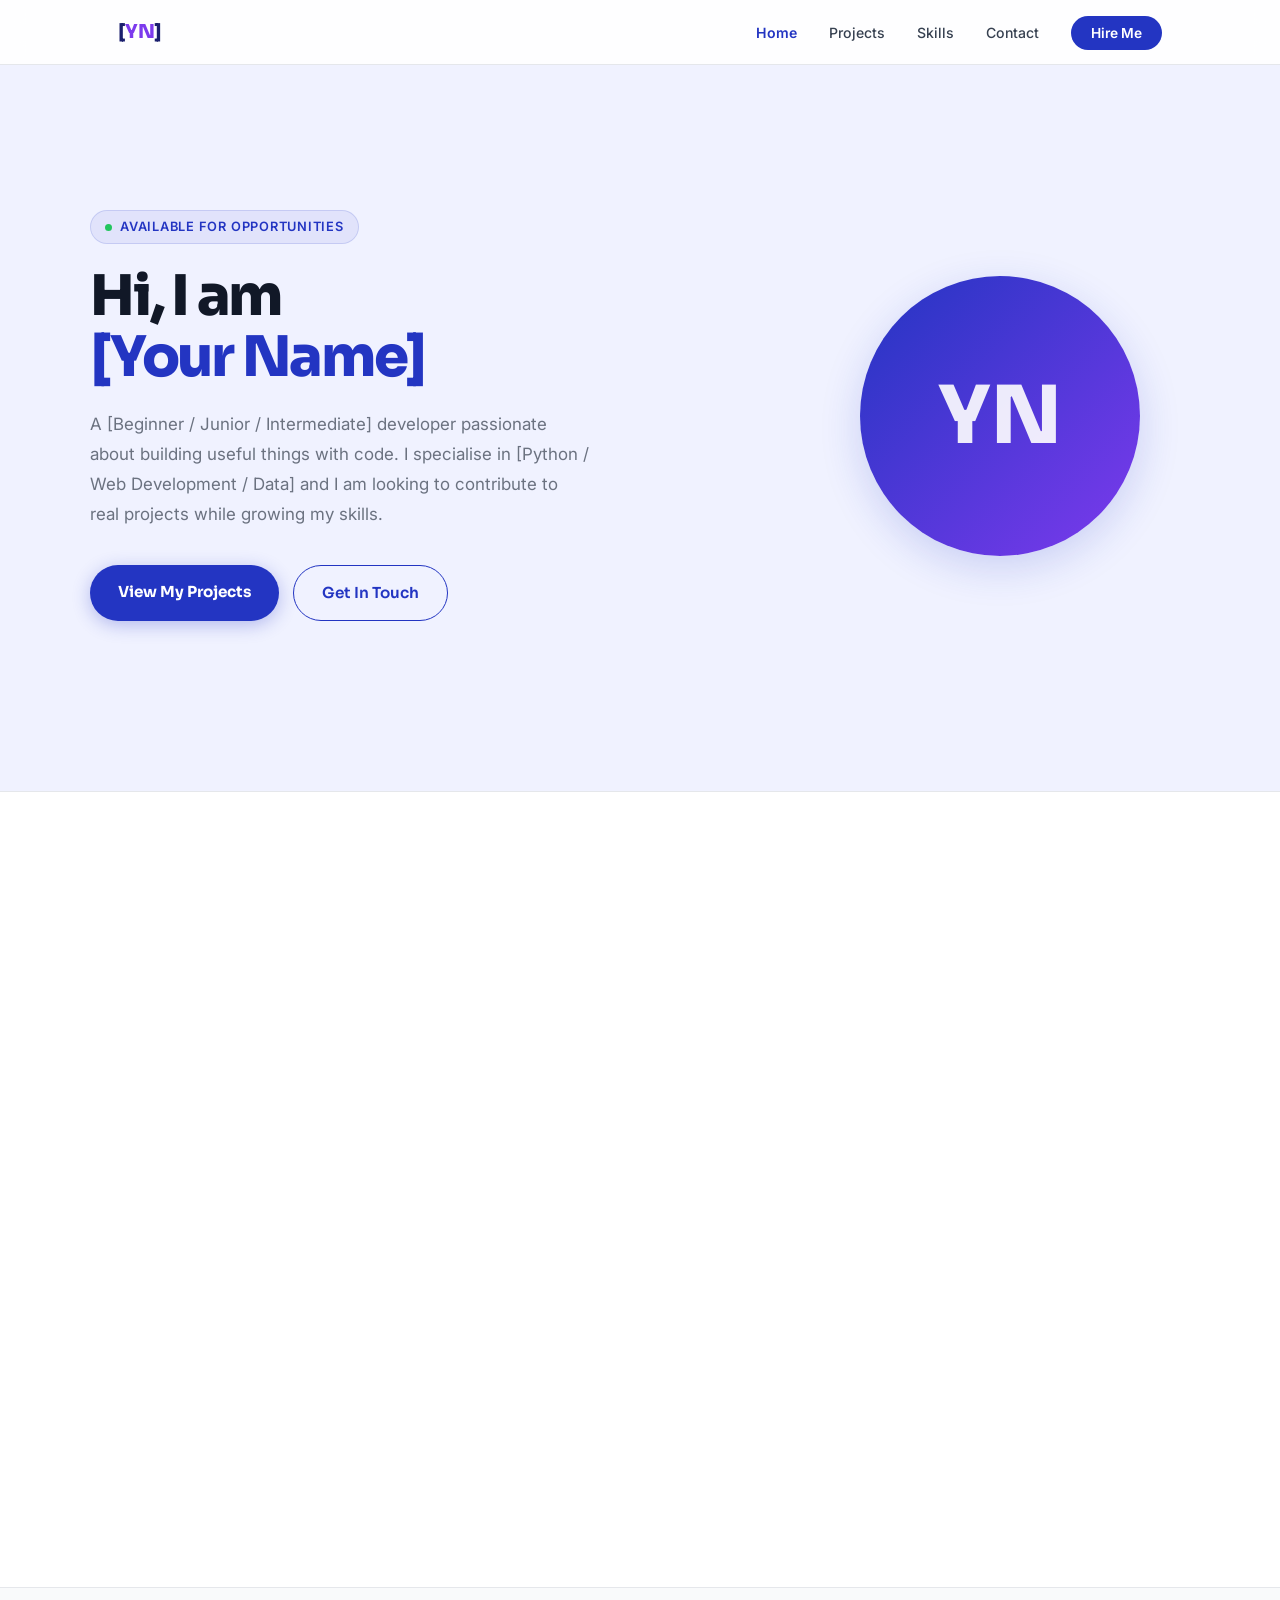
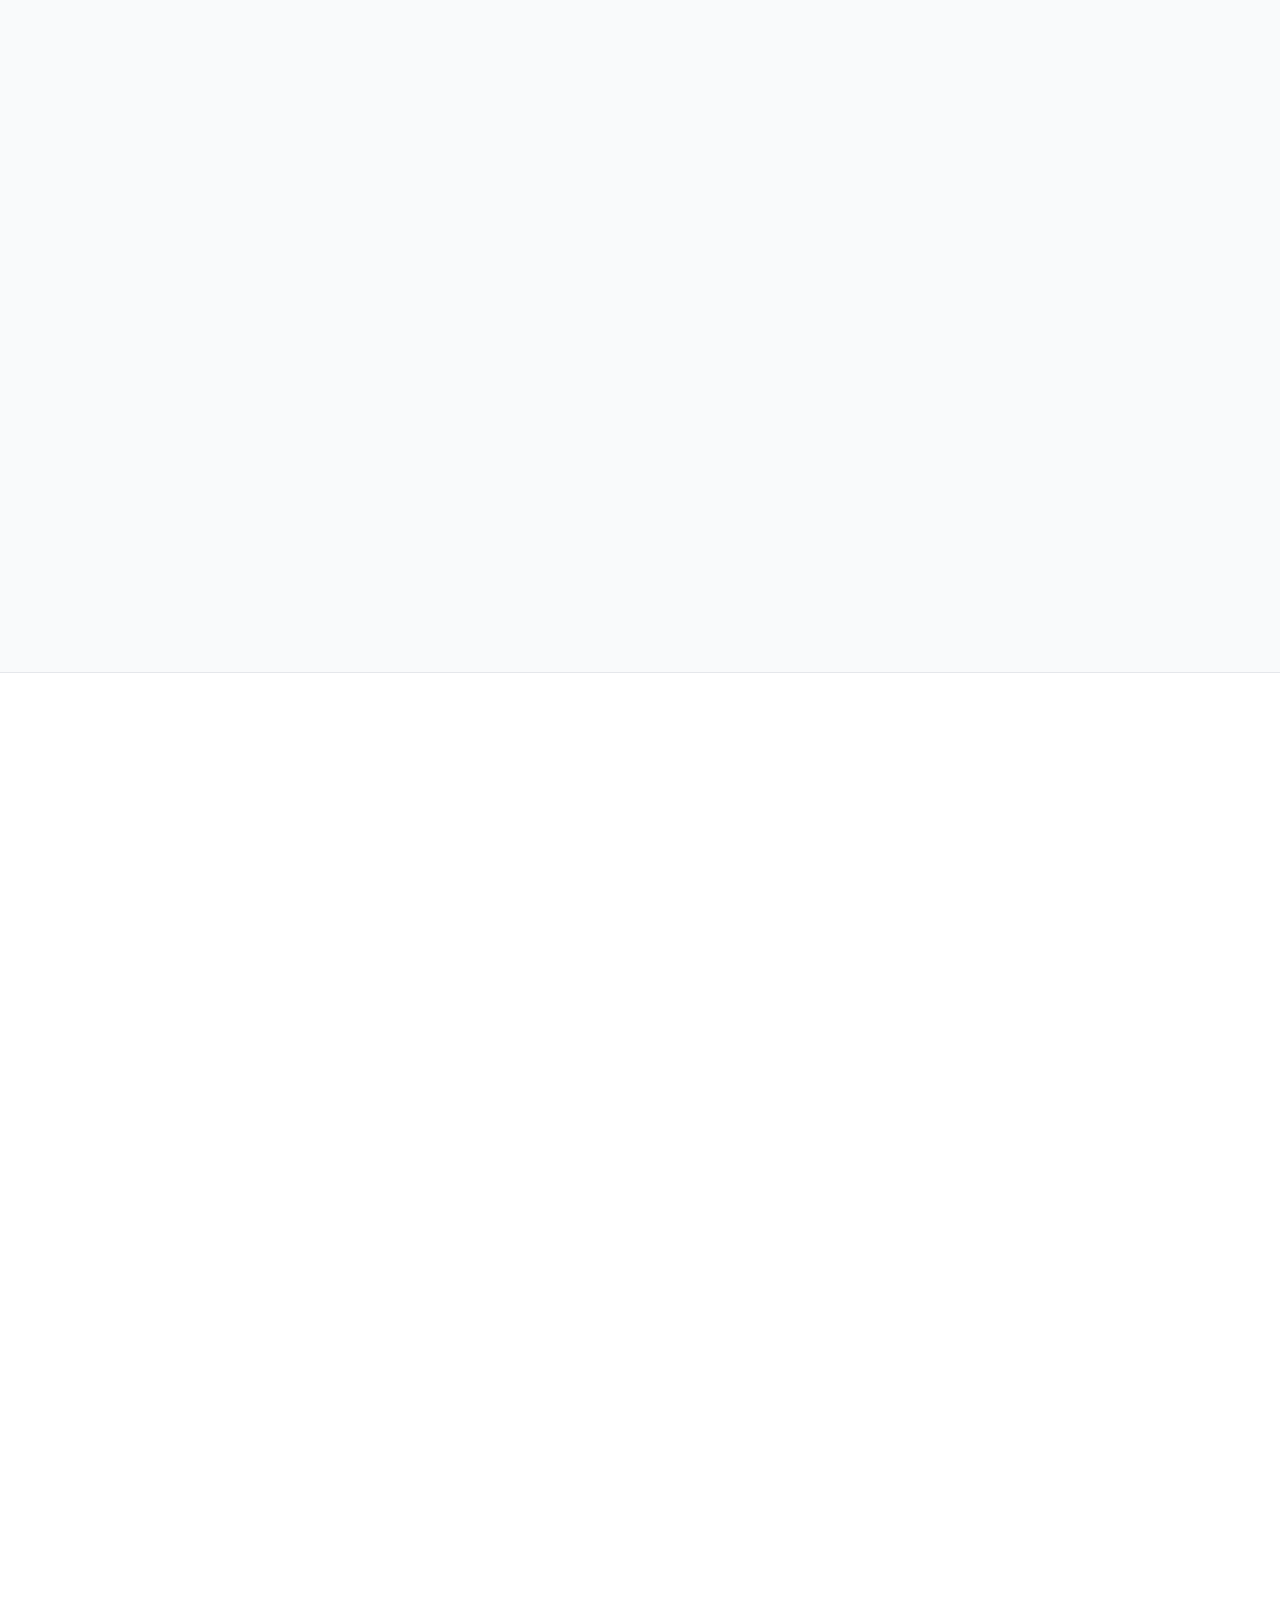
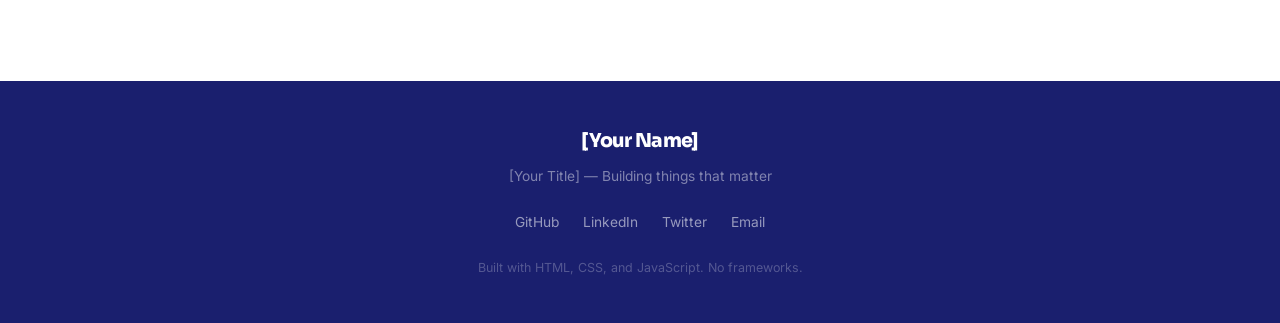
==== commit e73876b6: "Merge branch 'main' into feature/roadmap-progress" ====
--- a/starter_code/portfolio.html
+++ b/starter_code/portfolio.html
@@ -1,10 +1,54 @@
 <!DOCTYPE html>
+<!--
+  portfolio.html
+  ==============
+  Project:    Personal Portfolio Website
+  Difficulty: Beginner
+  Skills:     HTML, CSS, JavaScript
+  Time:       Low (a few hours)
+
+  What you will build:
+      A clean, professional personal portfolio website with five sections:
+      navigation, hero, projects grid, skills list, and a contact form.
+      The site is fully responsive and uses only HTML, CSS, and
+      vanilla JavaScript — no frameworks, no build tools, no installs.
+
+  How to run:
+      Open this file directly in any web browser.
+      No server or install step needed.
+
+  Learning goals:
+      - Writing semantic HTML5 structure
+      - Using CSS Flexbox and CSS Grid for layout
+      - Making a site responsive with media queries
+      - Animating elements on scroll using IntersectionObserver
+      - Validating a contact form with vanilla JavaScript
+      - Organising CSS with custom properties (variables)
+
+  Roadmap:
+      Step 1:  Open the file in a browser — the structure and styles load
+      Step 2:  Replace all placeholder text with your real information
+      Step 3:  Complete the smooth-scroll navigation in initNavigation()
+      Step 4:  Add your real projects to the projects grid (HTML section)
+      Step 5:  Complete the skill bar animation in animateSkillBars()
+      Step 6:  Complete the scroll reveal animation in initScrollReveal()
+      Step 7:  Complete the contact form validation in validateForm()
+      Step 8:  Make the mobile hamburger menu open and close in toggleMenu()
+      Step 9:  Test every section on a 375px mobile screen using DevTools
+      Step 10: Deploy to GitHub Pages (Settings > Pages > Deploy from main)
+
+  Deployment (GitHub Pages):
+      1. Push this file to a GitHub repository as index.html
+      2. Go to repository Settings > Pages
+      3. Set source to "Deploy from a branch" and select main / root
+      4. Your site will be live at https://your-username.github.io/repo-name
+-->
 <html lang="en">
 <head>
   <meta charset="UTF-8" />
   <meta name="viewport" content="width=device-width, initial-scale=1.0" />
   <meta name="description" content="Portfolio of [Your Name] — [Your Title]" />
-  <title>SMRITHI KRISHNA — Portfolio</title>
+  <title>[Your Name] — Portfolio</title>
 
   <!-- Google Fonts -->
   <link
@@ -16,28 +60,7 @@
     /* ==============================================================
        CSS CUSTOM PROPERTIES
        Change these to reskin the entire site instantly.
-      ============================================================== */
-
-
-  /* =========================
-   DARK MODE VARIABLES
-   ========================= */
-
-body.dark {
-  --color-text: #f9fafb;
-  --color-text-mid: #d1d5db;
-  --color-text-light: #9ca3af;
-
-  --color-bg: #0f172a;
-  --color-bg-soft: #111827;
-  --color-bg-hero: #0b1220;
-
-  --color-border: #1f2937;
-
-  --color-primary: #60a5fa;
-  --color-primary-dk: #3b82f6;
-}
-
+       ============================================================== */
     :root {
       --color-primary:    #2335c2;
       --color-primary-dk: #1a1f6e;
@@ -164,7 +187,7 @@
       color: var(--color-primary-dk);
       letter-spacing: -0.03em;
     }
-   
+    /* TODO Step 2: Replace [YN] with your actual initials */
     .nav-logo span { color: var(--color-accent); }
 
     .nav-links {
@@ -193,7 +216,7 @@
     }
     .nav-cta:hover { opacity: 0.88; text-decoration: none; }
 
-    /* Hamburger icon */
+    /* Hamburger icon (mobile only) */
     .nav-hamburger {
       display: none;
       flex-direction: column;
@@ -217,25 +240,21 @@
 
     /* Mobile nav drawer */
     .nav-mobile {
-  display: flex;
-  flex-direction: column;
-  padding: 12px 28px 20px;
-  border-top: 1px solid var(--color-border);
-  background: var(--color-bg);
-
-  /* NEW: hidden state */
-  max-height: 0;
-  overflow: hidden;
-  opacity: 0;
-  transform: translateY(-10px);
-  transition: all 0.3s ease;
-}
-
-.nav-mobile.open {
-  max-height: 300px;
-  opacity: 1;
-  transform: translateY(0);
-}
+      display: none;
+      flex-direction: column;
+      padding: 12px 28px 20px;
+      border-top: 1px solid var(--color-border);
+      background: var(--color-bg);
+    }
+    .nav-mobile.open { display: flex; }
+    .nav-mobile a {
+      padding: 11px 0;
+      font-size: 0.95rem;
+      font-weight: 500;
+      color: var(--color-text-mid);
+      border-bottom: 1px solid var(--color-border);
+    }
+    .nav-mobile a:last-child { border-bottom: none; }
 
     /* ==============================================================
        HERO SECTION
@@ -358,7 +377,9 @@
       color: rgba(255,255,255,0.9);
       box-shadow: var(--shadow-lg);
       flex-shrink: 0;
-     
+      /* TODO Step 2: Replace this with an <img> tag pointing to your real photo.
+         Example: <img src="photo.jpg" alt="Your Name" class="hero-avatar" />
+         Then remove the background-color and text content. */
     }
 
     /* ==============================================================
@@ -404,7 +425,9 @@
       color: rgba(255,255,255,0.9);
       letter-spacing: -0.02em;
     }
-    
+    /* TODO Step 4: Replace these generic colours with real project screenshots.
+       Use <img src="screenshot.png" alt="..." class="project-banner-img" loading="lazy" />
+       and set height: 180px on .project-card img */
     .banner-blue   { background: linear-gradient(135deg, #2335c2, #4f6ef7); }
     .banner-purple { background: linear-gradient(135deg, #7c3aed, #a78bfa); }
     .banner-teal   { background: linear-gradient(135deg, #0891b2, #06b6d4); }
@@ -489,7 +512,9 @@
       margin-bottom: 20px;
     }
 
-    .skill-item { margin-bottom: 18px; }
+    .skill-item {
+      margin-bottom: 18px;
+    }
 
     .skill-header {
       display: flex;
@@ -658,12 +683,7 @@
   <nav class="navbar" id="navbar">
     <div class="nav-inner">
       <!-- TODO Step 2: Replace [YN] with your initials and [Your Name] below -->
-      <a href="#home" class="nav-logo">[<span>SK</span>]</a>
-<li>
-  <button id="theme-toggle" class="nav-link" style="background:none;border:none;cursor:pointer;">
-  🌙
-</button>
-</li>
+      <a href="#home" class="nav-logo">[<span>YN</span>]</a>
 
       <ul class="nav-links">
         <li><a href="#home"     class="nav-link active">Home</a></li>
@@ -708,14 +728,14 @@
         <!-- TODO Step 2: Replace with your real name and title -->
         <h1 class="hero-heading">
           Hi, I am<br>
-          <span class="accent">SMRITHI KRISHNA</span>
+          <span class="accent">[Your Name]</span>
         </h1>
 
         <!-- TODO Step 2: Write 2-3 sentences about yourself -->
         <p class="hero-sub">
-          A Junior  developer passionate about
-          building useful things with code. I specialise in Web
-          Development and I am looking to contribute to real
+          A [Beginner / Junior / Intermediate] developer passionate about
+          building useful things with code. I specialise in [Python / Web
+          Development / Data] and I am looking to contribute to real
           projects while growing my skills.
         </p>
 
@@ -731,7 +751,7 @@
           <!-- Replace this entire div with:
                <img src="your-photo.jpg" alt="[Your Name]" class="hero-avatar" />
           -->
-          SK
+          YN
         </div>
       </div>
     </div>
@@ -755,10 +775,10 @@
       <div class="projects-grid">
 
         <!-- ---- Project Card 1 ---- -->
-        
+        <!-- TODO Step 4: Replace with your real project details -->
         <article class="project-card reveal">
           <div class="project-banner banner-blue">
-           
+            <!-- Replace this with a screenshot: <img src="screenshot.png" alt="Project name" loading="lazy"> -->
             Project One
           </div>
           <div class="project-body">
@@ -773,7 +793,7 @@
               <span class="tag">JSON</span>
             </div>
             <div class="project-links">
-              
+              <!-- TODO Step 4: Replace # with your real GitHub and live URLs -->
               <a href="#" class="project-link project-link--primary" target="_blank" rel="noopener noreferrer">Live Demo</a>
               <a href="#" class="project-link project-link--ghost"   target="_blank" rel="noopener noreferrer">GitHub</a>
             </div>
@@ -1008,14 +1028,14 @@
        FOOTER
        ============================================================ -->
   <footer class="footer">
-    
-    <div class="footer-name">SMRITHI KRISHNA</div>
-    <p class="footer-tagline">Frontend Developer — Building things that matter</p>
+    <!-- TODO Step 2: Replace [Your Name] and [Your Title] -->
+    <div class="footer-name">[Your Name]</div>
+    <p class="footer-tagline">[Your Title] — Building things that matter</p>
 
     <div class="footer-links">
-
-      <a href="#" target="_blank" rel="noopener noreferrer">https://github.com/Smrithikrishna123</a>
-      <a href="#" target="_blank" rel="noopener noreferrer">https://www.linkedin.com/in/smrithi-krishna-741a37374/</a>
+      <!-- TODO Step 2: Replace # with your real profile URLs -->
+      <a href="#" target="_blank" rel="noopener noreferrer">GitHub</a>
+      <a href="#" target="_blank" rel="noopener noreferrer">LinkedIn</a>
       <a href="#" target="_blank" rel="noopener noreferrer">Twitter</a>
       <a href="mailto:you@example.com">Email</a>
     </div>
@@ -1030,95 +1050,54 @@
        JAVASCRIPT
        ============================================================ -->
   <script>
-
-   
-// =========================
-// DARK MODE TOGGLE
-// =========================
-
-function initTheme() {
-  const toggleBtn = document.getElementById("theme-toggle");
-  const body = document.body;
-
-  // Load saved theme
-  const savedTheme = localStorage.getItem("theme");
-
-  if (savedTheme === "dark") {
-    body.classList.add("dark");
-    toggleBtn.textContent = "☀️";
-  }
-
-  toggleBtn.addEventListener("click", () => {
-    body.classList.toggle("dark");
-
-    if (body.classList.contains("dark")) {
-      toggleBtn.textContent = "☀️";
-      localStorage.setItem("theme", "dark");
-    } else {
-      toggleBtn.textContent = "🌙";
-      localStorage.setItem("theme", "light");
-    }
-  });
-}
-
-
-
+    // ==========================================================
+    // TODO Step 3: initNavigation()
+    // Highlight the correct nav link as the user scrolls between sections.
+    //
+    // Tasks:
+    //   1. Collect all nav links: document.querySelectorAll(".nav-link")
+    //   2. Collect all sections with an id: document.querySelectorAll("section[id]")
+    //   3. Add a "scroll" event listener to window.
+    //   4. On each scroll event, find which section is currently in the
+    //      viewport by comparing window.scrollY to section.offsetTop.
+    //      The active section is the one whose top is just above the middle
+    //      of the viewport:
+    //        section.offsetTop - window.innerHeight / 2 <= window.scrollY
+    //   5. Remove "active" class from all nav links.
+    //   6. Add "active" class to the link whose href matches #<section.id>.
+    // ==========================================================
     function initNavigation() {
-       const navLinks = document.querySelectorAll(".nav-link");
-  const sections = document.querySelectorAll("section[id]");
-
-  function updateActiveLink() {
-    let currentSection = "";
-
-    sections.forEach((section) => {
-      const sectionTop =
-        section.offsetTop - window.innerHeight / 2;
-
-      if (window.scrollY >= sectionTop) {
-        currentSection = section.getAttribute("id");
-      }
-    });
-
-    navLinks.forEach((link) => {
-      link.classList.remove("active");
-
-      if (
-        link.getAttribute("href") === `#${currentSection}`
-      ) {
-        link.classList.add("active");
-      }
-    });
-  }
-
-  window.addEventListener("scroll", updateActiveLink);
-
-  updateActiveLink();
-
-    }
-
-
-    
+      // --- Write your code here ---
+
+    }
+
+
+    // ==========================================================
+    // TODO Step 8: toggleMenu() and closeMenu()
+    // Open and close the mobile navigation drawer.
+    //
+    // toggleMenu() tasks:
+    //   1. Toggle the "open" class on #hamburger.
+    //   2. Toggle the "open" class on #nav-mobile.
+    //   3. Update aria-expanded on the hamburger button:
+    //        var isOpen = hamburger.classList.contains("open");
+    //        hamburger.setAttribute("aria-expanded", isOpen);
+    //
+    // closeMenu() tasks:
+    //   1. Remove "open" from #hamburger.
+    //   2. Remove "open" from #nav-mobile.
+    //   3. Set aria-expanded to "false".
+    //
+    // Wire toggleMenu() to the hamburger button's onclick below.
+    // closeMenu() is already called by each mobile nav link (see HTML).
+    // ==========================================================
     function toggleMenu() {
       // --- Write your code here ---
-       const hamburger = document.getElementById("hamburger");
-  const mobileNav = document.getElementById("nav-mobile");
-
-  hamburger.classList.toggle("open");
-  mobileNav.classList.toggle("open");
-
-  const isOpen = hamburger.classList.contains("open");
-  hamburger.setAttribute("aria-expanded", isOpen);
+
     }
 
     function closeMenu() {
-
-       const hamburger = document.getElementById("hamburger");
-  const mobileNav = document.getElementById("nav-mobile");
-
-  hamburger.classList.remove("open");
-  mobileNav.classList.remove("open");
-
-  hamburger.setAttribute("aria-expanded", "false");
+      // --- Write your code here ---
 
     }
 
@@ -1126,141 +1105,88 @@
     document.getElementById("hamburger").addEventListener("click", toggleMenu);
 
 
+    // ==========================================================
+    // TODO Step 5: animateSkillBars()
+    // Animate the skill bar widths from 0% to their data-pct value.
+    //
+    // Tasks:
+    //   1. Select all elements with class "skill-bar":
+    //        document.querySelectorAll(".skill-bar")
+    //   2. Loop through each bar.
+    //   3. Read the target percentage: bar.getAttribute("data-pct")
+    //   4. Set bar.style.width = pct + "%"
+    //      The CSS transition: width 1s ease handles the animation automatically.
+    //
+    // This function is called by initScrollReveal() when the skills section
+    // enters the viewport — so the animation only fires when the user can see it.
+    // ==========================================================
     function animateSkillBars() {
       // --- Write your code here ---
-      const bars = document.querySelectorAll(".skill-bar");
-
-  bars.forEach((bar) => {
-    const pct = bar.getAttribute("data-pct");
-
-    bar.style.width = pct + "%";
-  });
-
-    }
-
-
+
+    }
+
+
+    // ==========================================================
+    // TODO Step 6: initScrollReveal()
+    // Use IntersectionObserver to reveal elements as they scroll into view.
+    //
+    // Tasks:
+    //   1. Select all elements with class "reveal".
+    //   2. Create an IntersectionObserver:
+    //        var observer = new IntersectionObserver(function(entries) {
+    //            entries.forEach(function(entry) {
+    //                if (entry.isIntersecting) {
+    //                    entry.target.classList.add("visible");
+    //                    // If this is the skills section, animate bars
+    //                    if (entry.target.closest("#skills")) {
+    //                        animateSkillBars();
+    //                    }
+    //                    observer.unobserve(entry.target); // Fire once only
+    //                }
+    //            });
+    //        }, { threshold: 0.15 }); // Fire when 15% of element is visible
+    //   3. Call observer.observe(el) on each reveal element.
+    // ==========================================================
     function initScrollReveal() {
       // --- Write your code here ---
-      const revealElements =
-    document.querySelectorAll(".reveal");
-
-  const observer = new IntersectionObserver(
-    function (entries) {
-      entries.forEach(function (entry) {
-        if (entry.isIntersecting) {
-          entry.target.classList.add("visible");
-
-          if (entry.target.closest("#skills")) {
-            animateSkillBars();
-          }
-
-          observer.unobserve(entry.target);
-        }
-      });
-    },
-    {
-      threshold: 0.15,
-    }
-  );
-
-  revealElements.forEach((el) => {
-    observer.observe(el);
-  });
-
-    }
-
-
+
+    }
+
+
+    // ==========================================================
+    // TODO Step 7: validateForm()
+    // Validate the contact form before "submitting" it.
+    //
+    // Validation rules:
+    //   name    — required, at least 2 characters
+    //   email   — required, must contain "@" and "."
+    //   subject — required, at least 3 characters
+    //   message — required, at least 10 characters
+    //
+    // Tasks:
+    //   1. Read the value from each field using document.getElementById().value.trim()
+    //   2. For each field, check the rule above.
+    //   3. If a rule fails:
+    //        - Show the error message in the field's #<name>-error div.
+    //        - Add the "error-field" CSS class to the input.
+    //        - Set a flag: var isValid = false
+    //   4. If a rule passes:
+    //        - Clear the error div.
+    //        - Remove "error-field" from the input.
+    //   5. If all rules pass (isValid is true):
+    //        - Hide the form: document.getElementById("contact-form").style.display = "none"
+    //        - Show the success message: document.getElementById("form-success").style.display = "block"
+    //        - Note: in a real project you would send the data to a backend here.
+    //          For now, just showing the success message is enough.
+    //   6. Return isValid.
+    // ==========================================================
     function validateForm() {
-    var isValid = true;
-    const name = document
-    .getElementById("name")
-    .value.trim();
-
-  const email = document
-    .getElementById("email")
-    .value.trim();
-
-  const subject = document
-    .getElementById("subject")
-    .value.trim();
-
-  const message = document
-    .getElementById("message")
-    .value.trim();
-
-  function showError(field, messageText) {
-    document.getElementById(
-      `${field}-error`
-    ).textContent = messageText;
-
-    document
-      .getElementById(field)
-      .classList.add("error-field");
-
-    isValid = false;
-  }
-
-  function clearError(field) {
-    document.getElementById(
-      `${field}-error`
-    ).textContent = "";
-
-    document
-      .getElementById(field)
-      .classList.remove("error-field");
-  }
-
-  // Name validation
-  if (name.length < 2) {
-    showError("name", "Name must be at least 2 characters");
-  } else {
-    clearError("name");
-  }
-
-  // Email validation
-  if (
-    !email.includes("@") ||
-    !email.includes(".")
-  ) {
-    showError("email", "Enter a valid email address");
-  } else {
-    clearError("email");
-  }
-
-  // Subject validation
-  if (subject.length < 3) {
-    showError(
-      "subject",
-      "Subject must be at least 3 characters"
-    );
-  } else {
-    clearError("subject");
-  }
-
-  // Message validation
-  if (message.length < 10) {
-    showError(
-      "message",
-      "Message must be at least 10 characters"
-    );
-  } else {
-    clearError("message");
-  }
-
-  // Success
-  if (isValid) {
-    document.getElementById(
-      "contact-form"
-    ).style.display = "none";
-
-    document.getElementById(
-      "form-success"
-    ).style.display = "block";
-  }
-
-  return isValid;
-}
-    
+      var isValid = true;
+
+      // --- Write your validation code here ---
+
+      return isValid;
+    }
 
 
     // ==========================================================
@@ -1276,30 +1202,10 @@
     // Initialise everything on page load
     // ==========================================================
     document.addEventListener("DOMContentLoaded", function() {
-  initNavigation();
-  initScrollReveal();
-  initTheme();
-});
-
-
-document.querySelectorAll(".nav-mobile a").forEach((link) => {
-  link.addEventListener("click", closeMenu);
-});
-
-
-document.addEventListener("click", (e) => {
-  const mobileNav = document.getElementById("nav-mobile");
-  const hamburger = document.getElementById("hamburger");
-
-  const isClickInsideMenu = mobileNav.contains(e.target);
-  const isClickHamburger = hamburger.contains(e.target);
-
-  if (!isClickInsideMenu && !isClickHamburger) {
-    closeMenu();
-  }
-});
-
+      initNavigation();
+      initScrollReveal();
+    });
   </script>
+
 </body>
 </html>
-
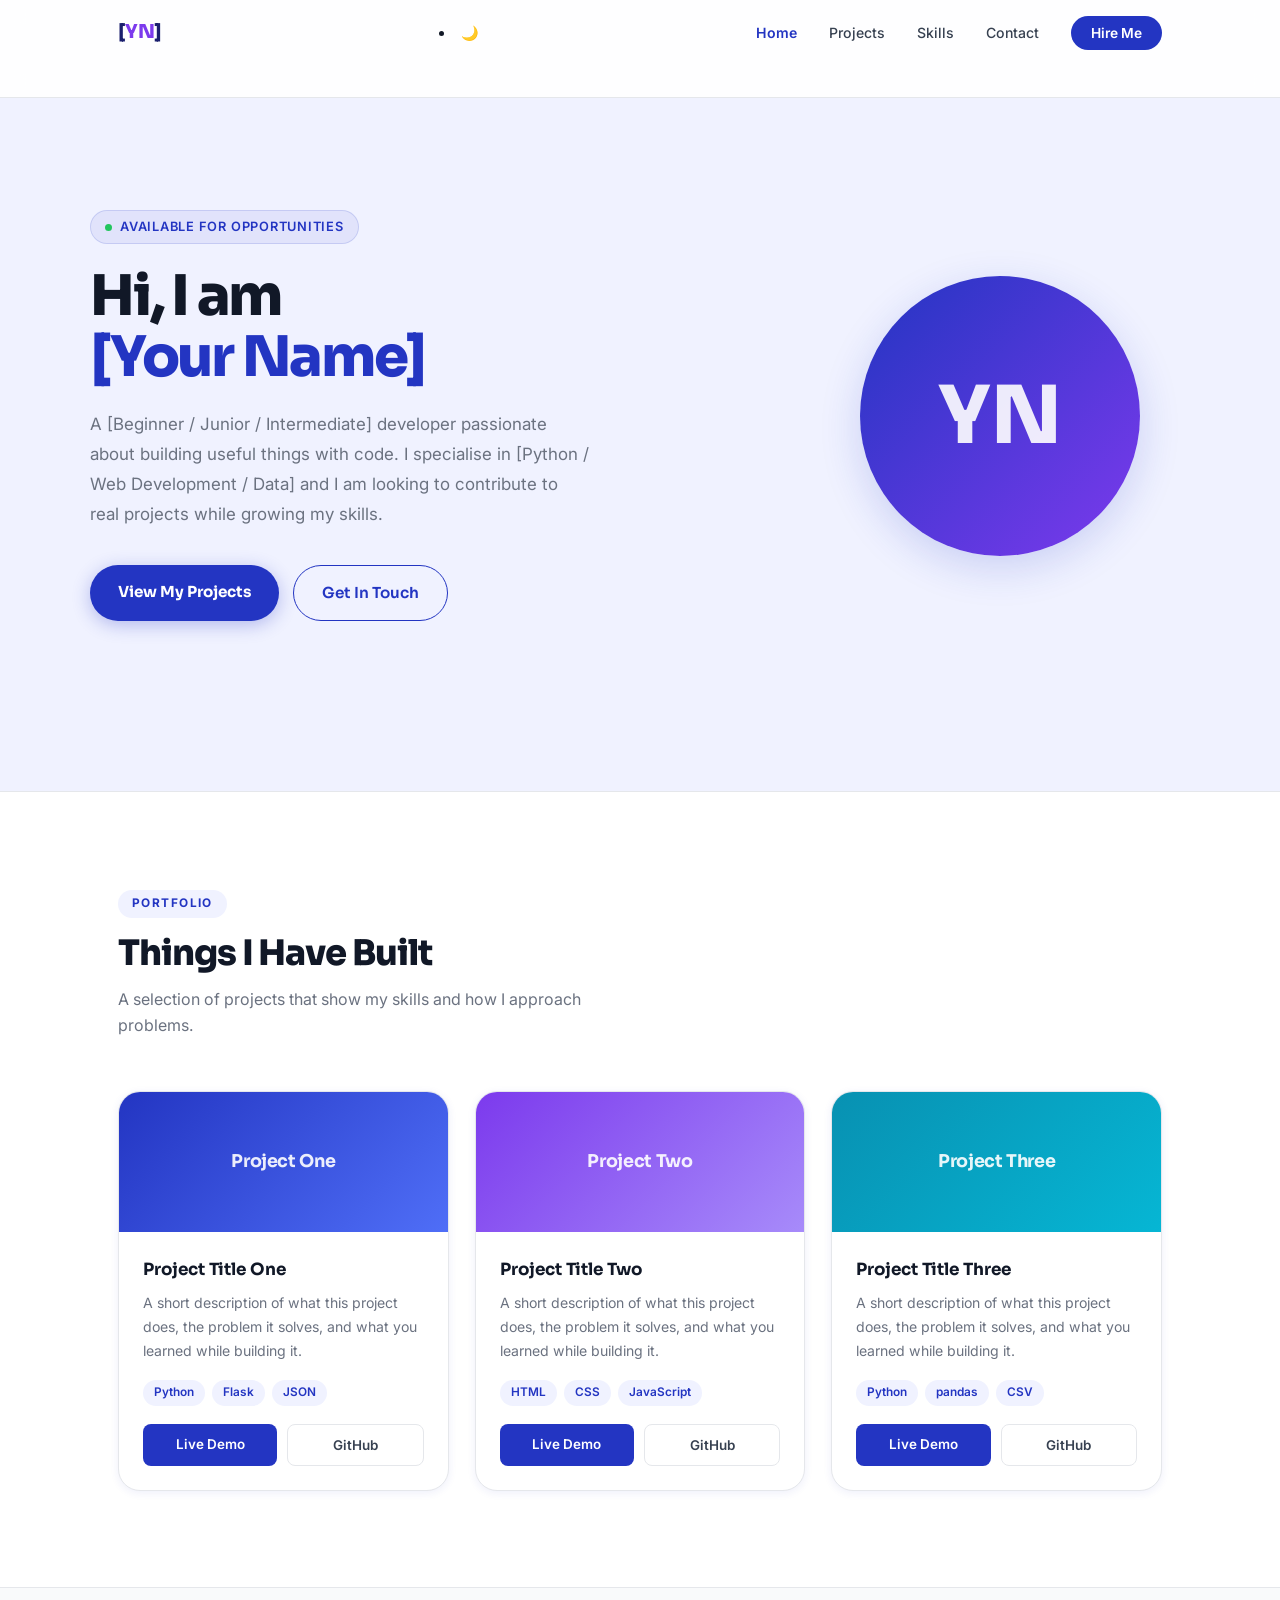
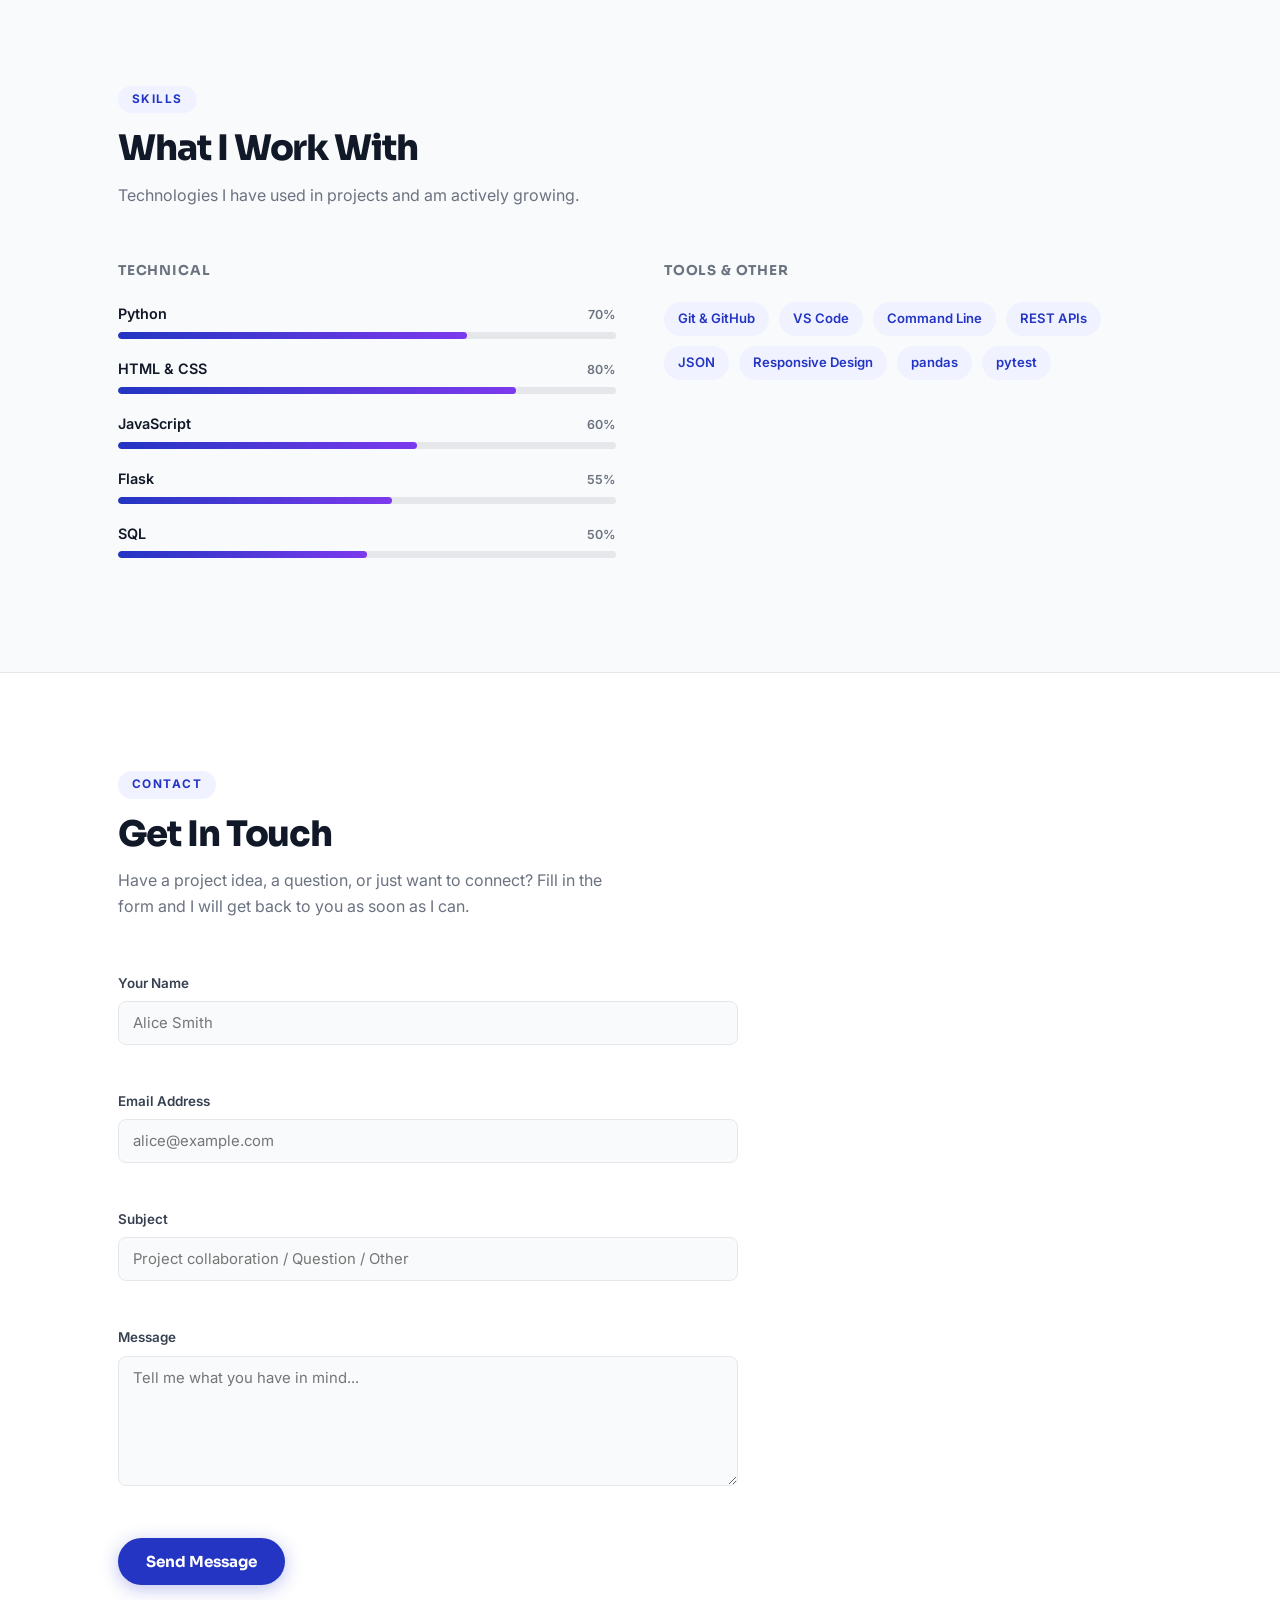
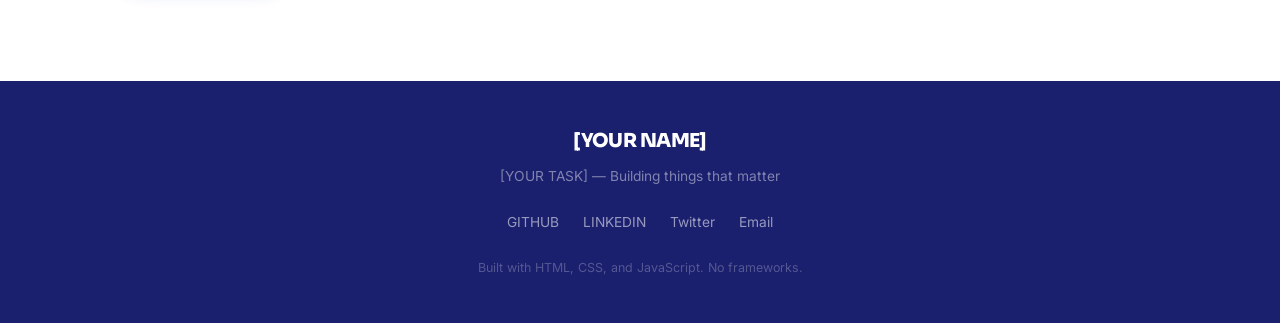
==== commit 19e389dc: "feat/Add dark mode and UI interactions" ====
--- a/starter_code/portfolio.html
+++ b/starter_code/portfolio.html
@@ -1,4 +1,4 @@
-<!DOCTYPE html>
+<!doctype html>
 <!--
   portfolio.html
   ==============
@@ -43,1169 +43,1543 @@
       3. Set source to "Deploy from a branch" and select main / root
       4. Your site will be live at https://your-username.github.io/repo-name
 -->
+
 <html lang="en">
-<head>
-  <meta charset="UTF-8" />
-  <meta name="viewport" content="width=device-width, initial-scale=1.0" />
-  <meta name="description" content="Portfolio of [Your Name] — [Your Title]" />
-  <title>[Your Name] — Portfolio</title>
-
-  <!-- Google Fonts -->
-  <link
-    href="https://fonts.googleapis.com/css2?family=Sora:wght@400;600;700;800&family=Inter:wght@400;500;600&display=swap"
-    rel="stylesheet"
-  />
-
-  <style>
-    /* ==============================================================
+  <head>
+    <meta charset="UTF-8" />
+    <meta name="viewport" content="width=device-width, initial-scale=1.0" />
+    <meta
+      name="description"
+      content="Portfolio of [Your Name] — [Your Title]"
+    />
+    <title>[Your Name] — Portfolio</title>
+
+    <!-- Google Fonts -->
+    <link
+      href="https://fonts.googleapis.com/css2?family=Sora:wght@400;600;700;800&family=Inter:wght@400;500;600&display=swap"
+      rel="stylesheet"
+    />
+
+    <style>
+      /* ==============================================================
        CSS CUSTOM PROPERTIES
        Change these to reskin the entire site instantly.
-       ============================================================== */
-    :root {
-      --color-primary:    #2335c2;
-      --color-primary-dk: #1a1f6e;
-      --color-accent:     #7c3aed;
-      --color-accent-lt:  #a78bfa;
-      --color-yellow:     #fbbf24;
-      --color-text:       #111827;
-      --color-text-mid:   #374151;
-      --color-text-light: #6b7280;
-      --color-border:     #e5e7eb;
-      --color-bg:         #ffffff;
-      --color-bg-soft:    #f9fafb;
-      --color-bg-hero:    #f0f2ff;
-
-      --font-display: "Sora", sans-serif;
-      --font-body:    "Inter", sans-serif;
-
-      --radius-sm: 8px;
-      --radius-md: 14px;
-      --radius-lg: 22px;
-      --radius-full: 9999px;
-
-      --shadow-sm: 0 2px 8px rgba(35, 53, 194, 0.08);
-      --shadow-md: 0 6px 24px rgba(35, 53, 194, 0.13);
-      --shadow-lg: 0 12px 40px rgba(35, 53, 194, 0.18);
-
-      --transition: 0.2s ease;
-    }
-
-    /* ==============================================================
+      ============================================================== */
+
+      /* =========================
+   DARK MODE VARIABLES
+   ========================= */
+
+      body.dark {
+        --color-text: #f9fafb;
+        --color-text-mid: #d1d5db;
+        --color-text-light: #9ca3af;
+
+        --color-bg: #0f172a;
+        --color-bg-soft: #111827;
+        --color-bg-hero: #0b1220;
+
+        --color-border: #1f2937;
+
+        --color-primary: #60a5fa;
+        --color-primary-dk: #3b82f6;
+      }
+
+      :root {
+        --color-primary: #2335c2;
+        --color-primary-dk: #1a1f6e;
+        --color-accent: #7c3aed;
+        --color-accent-lt: #a78bfa;
+        --color-yellow: #fbbf24;
+        --color-text: #111827;
+        --color-text-mid: #374151;
+        --color-text-light: #6b7280;
+        --color-border: #e5e7eb;
+        --color-bg: #ffffff;
+        --color-bg-soft: #f9fafb;
+        --color-bg-hero: #f0f2ff;
+
+        --font-display: "Sora", sans-serif;
+        --font-body: "Inter", sans-serif;
+
+        --radius-sm: 8px;
+        --radius-md: 14px;
+        --radius-lg: 22px;
+        --radius-full: 9999px;
+
+        --shadow-sm: 0 2px 8px rgba(35, 53, 194, 0.08);
+        --shadow-md: 0 6px 24px rgba(35, 53, 194, 0.13);
+        --shadow-lg: 0 12px 40px rgba(35, 53, 194, 0.18);
+
+        --transition: 0.2s ease;
+      }
+
+      /* ==============================================================
        RESET
        ============================================================== */
-    *, *::before, *::after { box-sizing: border-box; margin: 0; padding: 0; }
-    html                   { scroll-behavior: smooth; }
-    body {
-      font-family: var(--font-body);
-      color: var(--color-text);
-      background: var(--color-bg);
-      line-height: 1.65;
-      -webkit-font-smoothing: antialiased;
-    }
-    img  { display: block; max-width: 100%; }
-    a    { color: var(--color-primary); text-decoration: none; }
-    a:hover { text-decoration: underline; }
-    ul   { list-style: none; }
-
-    /* ==============================================================
+      *,
+      *::before,
+      *::after {
+        box-sizing: border-box;
+        margin: 0;
+        padding: 0;
+      }
+      html {
+        scroll-behavior: smooth;
+      }
+      body {
+        font-family: var(--font-body);
+        color: var(--color-text);
+        background: var(--color-bg);
+        line-height: 1.65;
+        -webkit-font-smoothing: antialiased;
+      }
+      img {
+        display: block;
+        max-width: 100%;
+      }
+      a {
+        color: var(--color-primary);
+        text-decoration: none;
+      }
+      a:hover {
+        text-decoration: underline;
+      }
+      ul {
+        list-style: none;
+      }
+
+      /* ==============================================================
        SHARED UTILITIES
        ============================================================== */
-    .container {
-      max-width: 1100px;
-      margin: 0 auto;
-      padding: 0 28px;
-    }
-
-    .section-label {
-      display: inline-block;
-      font-size: 0.74rem;
-      font-weight: 700;
-      letter-spacing: 0.12em;
-      text-transform: uppercase;
-      color: var(--color-primary);
-      background: var(--color-bg-hero);
-      border-radius: var(--radius-full);
-      padding: 4px 14px;
-      margin-bottom: 14px;
-    }
-
-    .section-title {
-      font-family: var(--font-display);
-      font-size: clamp(1.6rem, 3vw, 2.2rem);
-      font-weight: 800;
-      color: var(--color-text);
-      letter-spacing: -0.03em;
-      line-height: 1.2;
-      margin-bottom: 12px;
-    }
-
-    .section-sub {
-      font-size: 1rem;
-      color: var(--color-text-light);
-      max-width: 520px;
-      margin-bottom: 52px;
-    }
-
-    /* Scroll-reveal: elements start invisible and slide up into view */
-    .reveal {
-      opacity: 0;
-      transform: translateY(28px);
-      transition: opacity 0.55s ease, transform 0.55s ease;
-    }
-    .reveal.visible {
-      opacity: 1;
-      transform: translateY(0);
-    }
-
-    /* ==============================================================
+      .container {
+        max-width: 1100px;
+        margin: 0 auto;
+        padding: 0 28px;
+      }
+
+      .section-label {
+        display: inline-block;
+        font-size: 0.74rem;
+        font-weight: 700;
+        letter-spacing: 0.12em;
+        text-transform: uppercase;
+        color: var(--color-primary);
+        background: var(--color-bg-hero);
+        border-radius: var(--radius-full);
+        padding: 4px 14px;
+        margin-bottom: 14px;
+      }
+
+      .section-title {
+        font-family: var(--font-display);
+        font-size: clamp(1.6rem, 3vw, 2.2rem);
+        font-weight: 800;
+        color: var(--color-text);
+        letter-spacing: -0.03em;
+        line-height: 1.2;
+        margin-bottom: 12px;
+      }
+
+      .section-sub {
+        font-size: 1rem;
+        color: var(--color-text-light);
+        max-width: 520px;
+        margin-bottom: 52px;
+      }
+
+      /* Scroll-reveal: elements start invisible and slide up into view */
+      .reveal {
+        opacity: 0;
+        transform: translateY(28px);
+        transition:
+          opacity 0.55s ease,
+          transform 0.55s ease;
+      }
+      .reveal.visible {
+        opacity: 1;
+        transform: translateY(0);
+      }
+
+      /* ==============================================================
        NAVIGATION
        ============================================================== */
-    .navbar {
-      position: fixed;
-      top: 0; left: 0; right: 0;
-      z-index: 100;
-      background: rgba(255, 255, 255, 0.92);
-      backdrop-filter: blur(12px);
-      -webkit-backdrop-filter: blur(12px);
-      border-bottom: 1px solid var(--color-border);
-    }
-
-    .nav-inner {
-      max-width: 1100px;
-      margin: 0 auto;
-      padding: 0 28px;
-      height: 64px;
-      display: flex;
-      align-items: center;
-      justify-content: space-between;
-    }
-
-    .nav-logo {
-      font-family: var(--font-display);
-      font-size: 1.2rem;
-      font-weight: 800;
-      color: var(--color-primary-dk);
-      letter-spacing: -0.03em;
-    }
-    /* TODO Step 2: Replace [YN] with your actual initials */
-    .nav-logo span { color: var(--color-accent); }
-
-    .nav-links {
-      display: flex;
-      align-items: center;
-      gap: 32px;
-    }
-
-    .nav-link {
-      font-size: 0.88rem;
-      font-weight: 500;
-      color: var(--color-text-mid);
-      transition: color var(--transition);
-    }
-    .nav-link:hover { color: var(--color-primary); text-decoration: none; }
-    .nav-link.active { color: var(--color-primary); font-weight: 600; }
-
-    .nav-cta {
-      padding: 9px 20px;
-      background: var(--color-primary);
-      color: #fff;
-      border-radius: var(--radius-full);
-      font-size: 0.86rem;
-      font-weight: 600;
-      transition: opacity var(--transition);
-    }
-    .nav-cta:hover { opacity: 0.88; text-decoration: none; }
-
-    /* Hamburger icon (mobile only) */
-    .nav-hamburger {
-      display: none;
-      flex-direction: column;
-      gap: 5px;
-      background: none;
-      border: none;
-      cursor: pointer;
-      padding: 4px;
-    }
-    .nav-hamburger span {
-      display: block;
-      width: 22px; height: 2px;
-      background: var(--color-text);
-      border-radius: 2px;
-      transition: transform var(--transition), opacity var(--transition);
-    }
-    /* Hamburger open state — handled by JS */
-    .nav-hamburger.open span:nth-child(1) { transform: translateY(7px) rotate(45deg); }
-    .nav-hamburger.open span:nth-child(2) { opacity: 0; }
-    .nav-hamburger.open span:nth-child(3) { transform: translateY(-7px) rotate(-45deg); }
-
-    /* Mobile nav drawer */
-    .nav-mobile {
-      display: none;
-      flex-direction: column;
-      padding: 12px 28px 20px;
-      border-top: 1px solid var(--color-border);
-      background: var(--color-bg);
-    }
-    .nav-mobile.open { display: flex; }
-    .nav-mobile a {
-      padding: 11px 0;
-      font-size: 0.95rem;
-      font-weight: 500;
-      color: var(--color-text-mid);
-      border-bottom: 1px solid var(--color-border);
-    }
-    .nav-mobile a:last-child { border-bottom: none; }
-
-    /* ==============================================================
+      .navbar {
+        position: fixed;
+        top: 0;
+        left: 0;
+        right: 0;
+        z-index: 100;
+        background: rgba(255, 255, 255, 0.92);
+        backdrop-filter: blur(12px);
+        -webkit-backdrop-filter: blur(12px);
+        border-bottom: 1px solid var(--color-border);
+      }
+
+      body.dark .navbar {
+        background: rgba(15, 23, 42, 0.92);
+      }
+
+      .nav-inner {
+        max-width: 1100px;
+        margin: 0 auto;
+        padding: 0 28px;
+        height: 64px;
+        display: flex;
+        align-items: center;
+        justify-content: space-between;
+      }
+
+      .nav-logo {
+        font-family: var(--font-display);
+        font-size: 1.2rem;
+        font-weight: 800;
+        color: var(--color-primary-dk);
+        letter-spacing: -0.03em;
+      }
+
+      /* TODO Step 2: Replace [YN] with your actual initials */
+      .nav-logo span {
+        color: var(--color-accent);
+      }
+
+      .nav-links {
+        display: flex;
+        align-items: center;
+        gap: 32px;
+      }
+
+      .nav-link {
+        font-size: 0.88rem;
+        font-weight: 500;
+        color: var(--color-text-mid);
+        transition: color var(--transition);
+      }
+      .nav-link:hover {
+        color: var(--color-primary);
+        text-decoration: none;
+      }
+      .nav-link.active {
+        color: var(--color-primary);
+        font-weight: 600;
+      }
+
+      .nav-cta {
+        padding: 9px 20px;
+        background: var(--color-primary);
+        color: #fff;
+        border-radius: var(--radius-full);
+        font-size: 0.86rem;
+        font-weight: 600;
+        transition: opacity var(--transition);
+      }
+      .nav-cta:hover {
+        opacity: 0.88;
+        text-decoration: none;
+      }
+
+      /* Hamburger icon (mobile only) */
+      .nav-hamburger {
+        display: none;
+        flex-direction: column;
+        gap: 5px;
+        background: none;
+        border: none;
+        cursor: pointer;
+        padding: 4px;
+      }
+      .nav-hamburger span {
+        display: block;
+        width: 22px;
+        height: 2px;
+        background: var(--color-text);
+        border-radius: 2px;
+        transition:
+          transform var(--transition),
+          opacity var(--transition);
+      }
+      /* Hamburger open state — handled by JS */
+      .nav-hamburger.open span:nth-child(1) {
+        transform: translateY(7px) rotate(45deg);
+      }
+      .nav-hamburger.open span:nth-child(2) {
+        opacity: 0;
+      }
+      .nav-hamburger.open span:nth-child(3) {
+        transform: translateY(-7px) rotate(-45deg);
+      }
+
+      /* Mobile nav drawer */
+      .nav-mobile {
+        display: flex;
+        flex-direction: column;
+        padding: 12px 28px 20px;
+        border-top: 1px solid var(--color-border);
+        background: var(--color-bg);
+
+        /* NEW: hidden state */
+        max-height: 0;
+        overflow: hidden;
+        opacity: 0;
+        transform: translateY(-10px);
+        transition: all 0.3s ease;
+      }
+
+      .nav-mobile.open {
+        max-height: 300px;
+        opacity: 1;
+        transform: translateY(0);
+      }
+
+      /* ==============================================================
        HERO SECTION
        ============================================================== */
-    .hero {
-      padding: 130px 28px 90px;
-      background: var(--color-bg-hero);
-      border-bottom: 1px solid var(--color-border);
-      min-height: 88vh;
-      display: flex;
-      align-items: center;
-    }
-
-    .hero-inner {
-      max-width: 1100px;
-      margin: 0 auto;
-      display: grid;
-      grid-template-columns: 1fr 380px;
-      gap: 64px;
-      align-items: center;
-      width: 100%;
-    }
-
-    .hero-tag {
-      display: inline-flex;
-      align-items: center;
-      gap: 8px;
-      font-size: 0.8rem;
-      font-weight: 600;
-      letter-spacing: 0.06em;
-      text-transform: uppercase;
-      color: var(--color-primary);
-      background: rgba(35, 53, 194, 0.07);
-      border: 1px solid rgba(35, 53, 194, 0.15);
-      border-radius: var(--radius-full);
-      padding: 5px 14px;
-      margin-bottom: 22px;
-    }
-    .hero-tag-dot {
-      width: 7px; height: 7px;
-      border-radius: 50%;
-      background: #22c55e;
-    }
-
-    .hero-heading {
-      font-family: var(--font-display);
-      font-size: clamp(2.2rem, 5vw, 3.5rem);
-      font-weight: 800;
-      color: var(--color-text);
-      letter-spacing: -0.04em;
-      line-height: 1.1;
-      margin-bottom: 20px;
-    }
-    .hero-heading .accent { color: var(--color-primary); }
-
-    .hero-sub {
-      font-size: 1.06rem;
-      color: var(--color-text-light);
-      line-height: 1.78;
-      max-width: 500px;
-      margin-bottom: 36px;
-    }
-
-    .hero-actions {
-      display: flex;
-      gap: 14px;
-      flex-wrap: wrap;
-    }
-
-    .btn-primary {
-      padding: 14px 28px;
-      background: var(--color-primary);
-      color: #fff;
-      border: none;
-      border-radius: var(--radius-full);
-      font-family: var(--font-display);
-      font-size: 0.95rem;
-      font-weight: 700;
-      cursor: pointer;
-      box-shadow: 0 4px 18px rgba(35, 53, 194, 0.3);
-      transition: opacity var(--transition), transform var(--transition);
-      text-decoration: none;
-      display: inline-block;
-    }
-    .btn-primary:hover {
-      opacity: 0.9; transform: translateY(-2px); text-decoration: none;
-    }
-
-    .btn-ghost {
-      padding: 14px 28px;
-      background: transparent;
-      color: var(--color-primary);
-      border: 1.5px solid var(--color-primary);
-      border-radius: var(--radius-full);
-      font-family: var(--font-display);
-      font-size: 0.95rem;
-      font-weight: 600;
-      cursor: pointer;
-      transition: background var(--transition);
-      text-decoration: none;
-      display: inline-block;
-    }
-    .btn-ghost:hover { background: var(--color-bg-hero); text-decoration: none; }
-
-    /* Avatar placeholder on the right side of the hero */
-    .hero-avatar-wrap {
-      display: flex;
-      justify-content: center;
-    }
-    .hero-avatar {
-      width: 280px; height: 280px;
-      border-radius: 50%;
-      background: linear-gradient(135deg, var(--color-primary) 0%, var(--color-accent) 100%);
-      display: flex;
-      align-items: center;
-      justify-content: center;
-      font-family: var(--font-display);
-      font-size: 5rem;
-      font-weight: 800;
-      color: rgba(255,255,255,0.9);
-      box-shadow: var(--shadow-lg);
-      flex-shrink: 0;
-      /* TODO Step 2: Replace this with an <img> tag pointing to your real photo.
+      .hero {
+        padding: 130px 28px 90px;
+        background: var(--color-bg-hero);
+        border-bottom: 1px solid var(--color-border);
+        min-height: 88vh;
+        display: flex;
+        align-items: center;
+      }
+
+      .hero-inner {
+        max-width: 1100px;
+        margin: 0 auto;
+        display: grid;
+        grid-template-columns: 1fr 380px;
+        gap: 64px;
+        align-items: center;
+        width: 100%;
+      }
+
+      .hero-tag {
+        display: inline-flex;
+        align-items: center;
+        gap: 8px;
+        font-size: 0.8rem;
+        font-weight: 600;
+        letter-spacing: 0.06em;
+        text-transform: uppercase;
+        color: var(--color-primary);
+        background: rgba(35, 53, 194, 0.07);
+        border: 1px solid rgba(35, 53, 194, 0.15);
+        border-radius: var(--radius-full);
+        padding: 5px 14px;
+        margin-bottom: 22px;
+      }
+      .hero-tag-dot {
+        width: 7px;
+        height: 7px;
+        border-radius: 50%;
+        background: #22c55e;
+      }
+
+      .hero-heading {
+        font-family: var(--font-display);
+        font-size: clamp(2.2rem, 5vw, 3.5rem);
+        font-weight: 800;
+        color: var(--color-text);
+        letter-spacing: -0.04em;
+        line-height: 1.1;
+        margin-bottom: 20px;
+      }
+      .hero-heading .accent {
+        color: var(--color-primary);
+      }
+
+      .hero-sub {
+        font-size: 1.06rem;
+        color: var(--color-text-light);
+        line-height: 1.78;
+        max-width: 500px;
+        margin-bottom: 36px;
+      }
+
+      .hero-actions {
+        display: flex;
+        gap: 14px;
+        flex-wrap: wrap;
+      }
+
+      .btn-primary {
+        padding: 14px 28px;
+        background: var(--color-primary);
+        color: #fff;
+        border: none;
+        border-radius: var(--radius-full);
+        font-family: var(--font-display);
+        font-size: 0.95rem;
+        font-weight: 700;
+        cursor: pointer;
+        box-shadow: 0 4px 18px rgba(35, 53, 194, 0.3);
+        transition:
+          opacity var(--transition),
+          transform var(--transition);
+        text-decoration: none;
+        display: inline-block;
+      }
+      .btn-primary:hover {
+        opacity: 0.9;
+        transform: translateY(-2px);
+        text-decoration: none;
+      }
+
+      .btn-ghost {
+        padding: 14px 28px;
+        background: transparent;
+        color: var(--color-primary);
+        border: 1.5px solid var(--color-primary);
+        border-radius: var(--radius-full);
+        font-family: var(--font-display);
+        font-size: 0.95rem;
+        font-weight: 600;
+        cursor: pointer;
+        transition: background var(--transition);
+        text-decoration: none;
+        display: inline-block;
+      }
+      .btn-ghost:hover {
+        background: var(--color-bg-hero);
+        text-decoration: none;
+      }
+
+      /* Avatar placeholder on the right side of the hero */
+      .hero-avatar-wrap {
+        display: flex;
+        justify-content: center;
+      }
+      .hero-avatar {
+        width: 280px;
+        height: 280px;
+        border-radius: 50%;
+        background: linear-gradient(
+          135deg,
+          var(--color-primary) 0%,
+          var(--color-accent) 100%
+        );
+        display: flex;
+        align-items: center;
+        justify-content: center;
+        font-family: var(--font-display);
+        font-size: 5rem;
+        font-weight: 800;
+        color: rgba(255, 255, 255, 0.9);
+        box-shadow: var(--shadow-lg);
+        flex-shrink: 0;
+
+        /* TODO Step 2: Replace this with an <img> tag pointing to your real photo.
          Example: <img src="photo.jpg" alt="Your Name" class="hero-avatar" />
          Then remove the background-color and text content. */
-    }
-
-    /* ==============================================================
+      }
+
+      /* ==============================================================
        PROJECTS SECTION
        ============================================================== */
-    .projects-section {
-      padding: 96px 0;
-      background: var(--color-bg);
-    }
-
-    .projects-grid {
-      display: grid;
-      grid-template-columns: repeat(auto-fill, minmax(300px, 1fr));
-      gap: 26px;
-    }
-
-    .project-card {
-      border: 1.5px solid var(--color-border);
-      border-radius: var(--radius-lg);
-      overflow: hidden;
-      background: var(--color-bg);
-      box-shadow: var(--shadow-sm);
-      display: flex;
-      flex-direction: column;
-      transition: box-shadow var(--transition), transform var(--transition),
-                  border-color var(--transition);
-    }
-    .project-card:hover {
-      box-shadow: var(--shadow-md);
-      transform: translateY(-5px);
-      border-color: rgba(35, 53, 194, 0.25);
-    }
-
-    /* Coloured banner at the top of each card */
-    .project-banner {
-      height: 140px;
-      display: flex;
-      align-items: center;
-      justify-content: center;
-      font-family: var(--font-display);
-      font-size: 1.1rem;
-      font-weight: 700;
-      color: rgba(255,255,255,0.9);
-      letter-spacing: -0.02em;
-    }
-    /* TODO Step 4: Replace these generic colours with real project screenshots.
+      .projects-section {
+        padding: 96px 0;
+        background: var(--color-bg);
+      }
+
+      .projects-grid {
+        display: grid;
+        grid-template-columns: repeat(auto-fill, minmax(300px, 1fr));
+        gap: 26px;
+      }
+
+      .project-card {
+        border: 1.5px solid var(--color-border);
+        border-radius: var(--radius-lg);
+        overflow: hidden;
+        background: var(--color-bg);
+        box-shadow: var(--shadow-sm);
+        display: flex;
+        flex-direction: column;
+        transition:
+          box-shadow var(--transition),
+          transform var(--transition),
+          border-color var(--transition);
+      }
+      .project-card:hover {
+        box-shadow: var(--shadow-md);
+        transform: translateY(-5px);
+        border-color: rgba(35, 53, 194, 0.25);
+      }
+
+      /* Coloured banner at the top of each card */
+      .project-banner {
+        height: 140px;
+        display: flex;
+        align-items: center;
+        justify-content: center;
+        font-family: var(--font-display);
+        font-size: 1.1rem;
+        font-weight: 700;
+        color: rgba(255, 255, 255, 0.9);
+        letter-spacing: -0.02em;
+      }
+
+      /* TODO Step 4: Replace these generic colours with real project screenshots.
        Use <img src="screenshot.png" alt="..." class="project-banner-img" loading="lazy" />
        and set height: 180px on .project-card img */
-    .banner-blue   { background: linear-gradient(135deg, #2335c2, #4f6ef7); }
-    .banner-purple { background: linear-gradient(135deg, #7c3aed, #a78bfa); }
-    .banner-teal   { background: linear-gradient(135deg, #0891b2, #06b6d4); }
-
-    .project-body { padding: 24px; flex: 1; display: flex; flex-direction: column; }
-
-    .project-title {
-      font-family: var(--font-display);
-      font-size: 1.05rem;
-      font-weight: 700;
-      color: var(--color-text);
-      margin-bottom: 8px;
-    }
-
-    .project-desc {
-      font-size: 0.88rem;
-      color: var(--color-text-light);
-      line-height: 1.68;
-      flex: 1;
-      margin-bottom: 18px;
-    }
-
-    .project-tags {
-      display: flex;
-      flex-wrap: wrap;
-      gap: 7px;
-      margin-bottom: 18px;
-    }
-    .tag {
-      font-size: 0.74rem;
-      font-weight: 600;
-      padding: 3px 11px;
-      border-radius: var(--radius-full);
-      background: var(--color-bg-hero);
-      color: var(--color-primary);
-    }
-
-    .project-links { display: flex; gap: 10px; }
-    .project-link {
-      flex: 1;
-      padding: 9px 14px;
-      font-size: 0.84rem;
-      font-weight: 600;
-      text-align: center;
-      border-radius: var(--radius-sm);
-      transition: background var(--transition), color var(--transition);
-    }
-    .project-link--primary {
-      background: var(--color-primary);
-      color: #fff;
-    }
-    .project-link--primary:hover { opacity: 0.88; text-decoration: none; color: #fff; }
-    .project-link--ghost {
-      border: 1.5px solid var(--color-border);
-      color: var(--color-text-mid);
-    }
-    .project-link--ghost:hover { border-color: var(--color-primary); color: var(--color-primary); text-decoration: none; }
-
-    /* ==============================================================
+
+      .banner-blue {
+        background: linear-gradient(135deg, #2335c2, #4f6ef7);
+      }
+      .banner-purple {
+        background: linear-gradient(135deg, #7c3aed, #a78bfa);
+      }
+      .banner-teal {
+        background: linear-gradient(135deg, #0891b2, #06b6d4);
+      }
+
+      .project-body {
+        padding: 24px;
+        flex: 1;
+        display: flex;
+        flex-direction: column;
+      }
+
+      .project-title {
+        font-family: var(--font-display);
+        font-size: 1.05rem;
+        font-weight: 700;
+        color: var(--color-text);
+        margin-bottom: 8px;
+      }
+
+      .project-desc {
+        font-size: 0.88rem;
+        color: var(--color-text-light);
+        line-height: 1.68;
+        flex: 1;
+        margin-bottom: 18px;
+      }
+
+      .project-tags {
+        display: flex;
+        flex-wrap: wrap;
+        gap: 7px;
+        margin-bottom: 18px;
+      }
+      .tag {
+        font-size: 0.74rem;
+        font-weight: 600;
+        padding: 3px 11px;
+        border-radius: var(--radius-full);
+        background: var(--color-bg-hero);
+        color: var(--color-primary);
+      }
+
+      .project-links {
+        display: flex;
+        gap: 10px;
+      }
+      .project-link {
+        flex: 1;
+        padding: 9px 14px;
+        font-size: 0.84rem;
+        font-weight: 600;
+        text-align: center;
+        border-radius: var(--radius-sm);
+        transition:
+          background var(--transition),
+          color var(--transition);
+      }
+      .project-link--primary {
+        background: var(--color-primary);
+        color: #fff;
+      }
+      .project-link--primary:hover {
+        opacity: 0.88;
+        text-decoration: none;
+        color: #fff;
+      }
+      .project-link--ghost {
+        border: 1.5px solid var(--color-border);
+        color: var(--color-text-mid);
+      }
+      .project-link--ghost:hover {
+        border-color: var(--color-primary);
+        color: var(--color-primary);
+        text-decoration: none;
+      }
+
+      /* ==============================================================
        SKILLS SECTION
        ============================================================== */
-    .skills-section {
-      padding: 96px 0;
-      background: var(--color-bg-soft);
-      border-top: 1px solid var(--color-border);
-      border-bottom: 1px solid var(--color-border);
-    }
-
-    .skills-grid {
-      display: grid;
-      grid-template-columns: 1fr 1fr;
-      gap: 48px;
-    }
-
-    .skills-group-title {
-      font-family: var(--font-display);
-      font-size: 0.85rem;
-      font-weight: 700;
-      letter-spacing: 0.06em;
-      text-transform: uppercase;
-      color: var(--color-text-light);
-      margin-bottom: 20px;
-    }
-
-    .skill-item {
-      margin-bottom: 18px;
-    }
-
-    .skill-header {
-      display: flex;
-      justify-content: space-between;
-      align-items: baseline;
-      margin-bottom: 6px;
-    }
-    .skill-name {
-      font-size: 0.9rem;
-      font-weight: 600;
-      color: var(--color-text);
-    }
-    .skill-pct {
-      font-size: 0.78rem;
-      font-weight: 600;
-      color: var(--color-text-light);
-    }
-
-    .skill-track {
-      height: 7px;
-      background: var(--color-border);
-      border-radius: var(--radius-full);
-      overflow: hidden;
-    }
-    /* Width starts at 0 and is animated to data-pct by JS */
-    .skill-bar {
-      height: 100%;
-      width: 0%;
-      background: linear-gradient(90deg, var(--color-primary), var(--color-accent));
-      border-radius: var(--radius-full);
-      transition: width 1s ease;
-    }
-
-    /* ==============================================================
+      .skills-section {
+        padding: 96px 0;
+        background: var(--color-bg-soft);
+        border-top: 1px solid var(--color-border);
+        border-bottom: 1px solid var(--color-border);
+      }
+
+      .skills-grid {
+        display: grid;
+        grid-template-columns: 1fr 1fr;
+        gap: 48px;
+      }
+
+      .skills-group-title {
+        font-family: var(--font-display);
+        font-size: 0.85rem;
+        font-weight: 700;
+        letter-spacing: 0.06em;
+        text-transform: uppercase;
+        color: var(--color-text-light);
+        margin-bottom: 20px;
+      }
+
+      .skill-item {
+        margin-bottom: 18px;
+      }
+
+      .skill-header {
+        display: flex;
+        justify-content: space-between;
+        align-items: baseline;
+        margin-bottom: 6px;
+      }
+      .skill-name {
+        font-size: 0.9rem;
+        font-weight: 600;
+        color: var(--color-text);
+      }
+      .skill-pct {
+        font-size: 0.78rem;
+        font-weight: 600;
+        color: var(--color-text-light);
+      }
+
+      .skill-track {
+        height: 7px;
+        background: var(--color-border);
+        border-radius: var(--radius-full);
+        overflow: hidden;
+      }
+      /* Width starts at 0 and is animated to data-pct by JS */
+      .skill-bar {
+        height: 100%;
+        width: 0%;
+        background: linear-gradient(
+          90deg,
+          var(--color-primary),
+          var(--color-accent)
+        );
+        border-radius: var(--radius-full);
+        transition: width 1s ease;
+      }
+
+      /* ==============================================================
        CONTACT SECTION
        ============================================================== */
-    .contact-section {
-      padding: 96px 0;
-      background: var(--color-bg);
-    }
-
-    .contact-inner {
-      max-width: 620px;
-    }
-
-    .form-group {
-      margin-bottom: 22px;
-    }
-
-    label {
-      display: block;
-      font-size: 0.84rem;
-      font-weight: 600;
-      color: var(--color-text-mid);
-      margin-bottom: 7px;
-    }
-
-    .form-control {
-      width: 100%;
-      padding: 12px 14px;
-      border: 1.5px solid var(--color-border);
-      border-radius: var(--radius-sm);
-      font-family: var(--font-body);
-      font-size: 0.93rem;
-      color: var(--color-text);
-      background: var(--color-bg-soft);
-      transition: border-color var(--transition), box-shadow var(--transition);
-    }
-    .form-control:focus {
-      outline: none;
-      border-color: var(--color-primary);
-      box-shadow: 0 0 0 3px rgba(35, 53, 194, 0.1);
-      background: #fff;
-    }
-    .form-control.error-field { border-color: #dc2626; }
-
-    textarea.form-control {
-      resize: vertical;
-      min-height: 130px;
-    }
-
-    .form-error {
-      font-size: 0.8rem;
-      color: #dc2626;
-      margin-top: 5px;
-      min-height: 18px;
-      font-weight: 500;
-    }
-
-    .form-success {
-      padding: 14px 18px;
-      background: #dcfce7;
-      border: 1px solid #86efac;
-      border-radius: var(--radius-sm);
-      font-size: 0.88rem;
-      color: #166534;
-      font-weight: 500;
-      display: none;
-      margin-bottom: 16px;
-    }
-
-    /* ==============================================================
+      .contact-section {
+        padding: 96px 0;
+        background: var(--color-bg);
+      }
+
+      .contact-inner {
+        max-width: 620px;
+      }
+
+      .form-group {
+        margin-bottom: 22px;
+      }
+
+      label {
+        display: block;
+        font-size: 0.84rem;
+        font-weight: 600;
+        color: var(--color-text-mid);
+        margin-bottom: 7px;
+      }
+
+      .form-control {
+        width: 100%;
+        padding: 12px 14px;
+        border: 1.5px solid var(--color-border);
+        border-radius: var(--radius-sm);
+        font-family: var(--font-body);
+        font-size: 0.93rem;
+        color: var(--color-text);
+        background: var(--color-bg-soft);
+        transition:
+          border-color var(--transition),
+          box-shadow var(--transition);
+      }
+      .form-control:focus {
+        outline: none;
+        border-color: var(--color-primary);
+        box-shadow: 0 0 0 3px rgba(35, 53, 194, 0.1);
+        background: #fff;
+      }
+      .form-control.error-field {
+        border-color: #dc2626;
+      }
+
+      textarea.form-control {
+        resize: vertical;
+        min-height: 130px;
+      }
+
+      .form-error {
+        font-size: 0.8rem;
+        color: #dc2626;
+        margin-top: 5px;
+        min-height: 18px;
+        font-weight: 500;
+      }
+
+      .form-success {
+        padding: 14px 18px;
+        background: #dcfce7;
+        border: 1px solid #86efac;
+        border-radius: var(--radius-sm);
+        font-size: 0.88rem;
+        color: #166534;
+        font-weight: 500;
+        display: none;
+        margin-bottom: 16px;
+      }
+
+      /* ==============================================================
        FOOTER
        ============================================================== */
-    .footer {
-      background: var(--color-primary-dk);
-      padding: 44px 28px;
-      text-align: center;
-    }
-    .footer-name {
-      font-family: var(--font-display);
-      font-size: 1.2rem;
-      font-weight: 800;
-      color: #fff;
-      letter-spacing: -0.03em;
-      margin-bottom: 8px;
-    }
-    .footer-tagline {
-      font-size: 0.86rem;
-      color: rgba(255,255,255,0.45);
-      margin-bottom: 24px;
-    }
-    .footer-links {
-      display: flex;
-      justify-content: center;
-      gap: 24px;
-      flex-wrap: wrap;
-    }
-    .footer-links a {
-      font-size: 0.86rem;
-      color: rgba(255,255,255,0.55);
-      transition: color var(--transition);
-    }
-    .footer-links a:hover { color: #fff; text-decoration: none; }
-    .footer-copy {
-      font-size: 0.78rem;
-      color: rgba(255,255,255,0.25);
-      margin-top: 24px;
-    }
-
-    /* ==============================================================
+      .footer {
+        background: var(--color-primary-dk);
+        padding: 44px 28px;
+        text-align: center;
+      }
+      .footer-name {
+        font-family: var(--font-display);
+        font-size: 1.2rem;
+        font-weight: 800;
+        color: #fff;
+        letter-spacing: -0.03em;
+        margin-bottom: 8px;
+      }
+      .footer-tagline {
+        font-size: 0.86rem;
+        color: rgba(255, 255, 255, 0.45);
+        margin-bottom: 24px;
+      }
+      .footer-links {
+        display: flex;
+        justify-content: center;
+        gap: 24px;
+        flex-wrap: wrap;
+      }
+      .footer-links a {
+        font-size: 0.86rem;
+        color: rgba(255, 255, 255, 0.55);
+        transition: color var(--transition);
+      }
+      .footer-links a:hover {
+        color: #fff;
+        text-decoration: none;
+      }
+      .footer-copy {
+        font-size: 0.78rem;
+        color: rgba(255, 255, 255, 0.25);
+        margin-top: 24px;
+      }
+
+      /* ==============================================================
        RESPONSIVE
        ============================================================== */
-    @media (max-width: 900px) {
-      .hero-inner    { grid-template-columns: 1fr; }
-      .hero-avatar-wrap { order: -1; }
-      .hero-avatar   { width: 180px; height: 180px; font-size: 3rem; }
-      .skills-grid   { grid-template-columns: 1fr; gap: 32px; }
-    }
-
-    @media (max-width: 640px) {
-      .nav-links     { display: none; }
-      .nav-hamburger { display: flex; }
-      .hero          { padding: 110px 20px 72px; }
-      .hero-heading  { font-size: 2rem; }
-      .container     { padding: 0 20px; }
-      .projects-grid { grid-template-columns: 1fr; }
-    }
-  </style>
-</head>
-<body>
-
-  <!-- ============================================================
+      @media (max-width: 900px) {
+        .hero-inner {
+          grid-template-columns: 1fr;
+        }
+        .hero-avatar-wrap {
+          order: -1;
+        }
+        .hero-avatar {
+          width: 180px;
+          height: 180px;
+          font-size: 3rem;
+        }
+        .skills-grid {
+          grid-template-columns: 1fr;
+          gap: 32px;
+        }
+      }
+
+      @media (max-width: 640px) {
+        .nav-links {
+          display: none;
+        }
+        .nav-hamburger {
+          display: flex;
+        }
+        .hero {
+          padding: 110px 20px 72px;
+        }
+        .hero-heading {
+          font-size: 2rem;
+        }
+        .container {
+          padding: 0 20px;
+        }
+        .projects-grid {
+          grid-template-columns: 1fr;
+        }
+      }
+    </style>
+  </head>
+  <body>
+    <!-- ============================================================
        NAVIGATION
        ============================================================ -->
-  <nav class="navbar" id="navbar">
-    <div class="nav-inner">
-      <!-- TODO Step 2: Replace [YN] with your initials and [Your Name] below -->
-      <a href="#home" class="nav-logo">[<span>YN</span>]</a>
-
-      <ul class="nav-links">
-        <li><a href="#home"     class="nav-link active">Home</a></li>
-        <li><a href="#projects" class="nav-link">Projects</a></li>
-        <li><a href="#skills"   class="nav-link">Skills</a></li>
-        <li><a href="#contact"  class="nav-link">Contact</a></li>
-        <li><a href="#contact"  class="nav-cta">Hire Me</a></li>
-      </ul>
-
-      <button
-        class="nav-hamburger"
-        id="hamburger"
-        aria-label="Toggle navigation"
-        aria-expanded="false"
-      >
-        <span></span><span></span><span></span>
-      </button>
-    </div>
-
-    <!-- Mobile navigation drawer -->
-    <div class="nav-mobile" id="nav-mobile">
-      <a href="#home"     onclick="closeMenu()">Home</a>
-      <a href="#projects" onclick="closeMenu()">Projects</a>
-      <a href="#skills"   onclick="closeMenu()">Skills</a>
-      <a href="#contact"  onclick="closeMenu()">Contact</a>
-    </div>
-  </nav>
-
-
-  <!-- ============================================================
+    <nav class="navbar" id="navbar">
+      <div class="nav-inner">
+        <!-- TODO Step 2: Replace [YN] with your initials and [Your Name] below -->
+        <a href="#home" class="nav-logo">[<span>YN</span>]</a>
+        <li>
+          <button
+            id="theme-toggle"
+            class="nav-link"
+            style="background: none; border: none; cursor: pointer"
+          >
+            🌙
+          </button>
+        </li>
+
+        <ul class="nav-links">
+          <li><a href="#home" class="nav-link active">Home</a></li>
+          <li><a href="#projects" class="nav-link">Projects</a></li>
+          <li><a href="#skills" class="nav-link">Skills</a></li>
+          <li><a href="#contact" class="nav-link">Contact</a></li>
+          <li><a href="#contact" class="nav-cta">Hire Me</a></li>
+        </ul>
+
+        <button
+          class="nav-hamburger"
+          id="hamburger"
+          aria-label="Toggle navigation"
+          aria-expanded="false"
+        >
+          <span></span><span></span><span></span>
+        </button>
+      </div>
+
+      <!-- Mobile navigation drawer -->
+      <div class="nav-mobile" id="nav-mobile">
+        <a href="#home" onclick="closeMenu()">Home</a>
+        <a href="#projects" onclick="closeMenu()">Projects</a>
+        <a href="#skills" onclick="closeMenu()">Skills</a>
+        <a href="#contact" onclick="closeMenu()">Contact</a>
+      </div>
+    </nav>
+
+    <!-- ============================================================
        HERO SECTION
        ============================================================ -->
-  <section class="hero" id="home">
-    <div class="hero-inner">
-      <div class="hero-copy">
-        <!-- TODO Step 2: Update the tag text to reflect your current status -->
-        <div class="hero-tag">
-          <span class="hero-tag-dot"></span>
-          Available for opportunities
+    <section class="hero" id="home">
+      <div class="hero-inner">
+        <div class="hero-copy">
+          <!-- TODO Step 2: Update the tag text to reflect your current status -->
+          <div class="hero-tag">
+            <span class="hero-tag-dot"></span>
+            Available for opportunities
+          </div>
+
+          <!-- TODO Step 2: Replace with your real name and title -->
+          <h1 class="hero-heading">
+            Hi, I am<br />
+            <span class="accent">[Your Name]</span>
+          </h1>
+
+          <!-- TODO Step 2: Write 2-3 sentences about yourself -->
+          <p class="hero-sub">
+            A [Beginner / Junior / Intermediate] developer passionate about
+            building useful things with code. I specialise in [Python / Web
+            Development / Data] and I am looking to contribute to real projects
+            while growing my skills.
+          </p>
+
+          <div class="hero-actions">
+            <a href="#projects" class="btn-primary">View My Projects</a>
+            <a href="#contact" class="btn-ghost">Get In Touch</a>
+          </div>
         </div>
 
-        <!-- TODO Step 2: Replace with your real name and title -->
-        <h1 class="hero-heading">
-          Hi, I am<br>
-          <span class="accent">[Your Name]</span>
-        </h1>
-
-        <!-- TODO Step 2: Write 2-3 sentences about yourself -->
-        <p class="hero-sub">
-          A [Beginner / Junior / Intermediate] developer passionate about
-          building useful things with code. I specialise in [Python / Web
-          Development / Data] and I am looking to contribute to real
-          projects while growing my skills.
-        </p>
-
-        <div class="hero-actions">
-          <a href="#projects" class="btn-primary">View My Projects</a>
-          <a href="#contact"  class="btn-ghost">Get In Touch</a>
+        <!-- TODO Step 2: Replace the initials with your photo -->
+        <div class="hero-avatar-wrap">
+          <div class="hero-avatar" aria-label="Profile photo placeholder">
+            <!-- Replace this entire div with:
+               <img src="your-photo.jpg" alt="[Your Name]" class="hero-avatar" />
+          -->
+            YN
+          </div>
         </div>
       </div>
-
-      <!-- TODO Step 2: Replace the initials with your photo -->
-      <div class="hero-avatar-wrap">
-        <div class="hero-avatar" aria-label="Profile photo placeholder">
-          <!-- Replace this entire div with:
-               <img src="your-photo.jpg" alt="[Your Name]" class="hero-avatar" />
-          -->
-          YN
+    </section>
+
+    <!-- ============================================================
+       PROJECTS SECTION
+       ============================================================ -->
+    <section class="projects-section" id="projects">
+      <div class="container">
+        <div class="reveal">
+          <div class="section-label">Portfolio</div>
+          <h2 class="section-title">Things I Have Built</h2>
+          <p class="section-sub">
+            A selection of projects that show my skills and how I approach
+            problems.
+            <!-- TODO Step 4: Update this text -->
+          </p>
+        </div>
+
+        <div class="projects-grid">
+          <!-- ---- Project Card 1 ---- -->
+          <!-- TODO Step 4: Replace with your real project details -->
+
+          <article class="project-card reveal">
+            <div class="project-banner banner-blue">
+              <!-- Replace this with a screenshot: <img src="screenshot.png" alt="Project name" loading="lazy"> -->
+
+              Project One
+            </div>
+            <div class="project-body">
+              <h3 class="project-title">Project Title One</h3>
+              <p class="project-desc">
+                A short description of what this project does, the problem it
+                solves, and what you learned while building it.
+              </p>
+              <div class="project-tags">
+                <span class="tag">Python</span>
+                <span class="tag">Flask</span>
+                <span class="tag">JSON</span>
+              </div>
+              <div class="project-links">
+                <!-- TODO Step 4: Replace # with your real GitHub and live URLs -->
+
+                <a
+                  href="#"
+                  class="project-link project-link--primary"
+                  target="_blank"
+                  rel="noopener noreferrer"
+                  >Live Demo</a
+                >
+                <a
+                  href="#"
+                  class="project-link project-link--ghost"
+                  target="_blank"
+                  rel="noopener noreferrer"
+                  >GitHub</a
+                >
+              </div>
+            </div>
+          </article>
+
+          <!-- ---- Project Card 2 ---- -->
+          <article class="project-card reveal">
+            <div class="project-banner banner-purple">Project Two</div>
+            <div class="project-body">
+              <h3 class="project-title">Project Title Two</h3>
+              <p class="project-desc">
+                A short description of what this project does, the problem it
+                solves, and what you learned while building it.
+              </p>
+              <div class="project-tags">
+                <span class="tag">HTML</span>
+                <span class="tag">CSS</span>
+                <span class="tag">JavaScript</span>
+              </div>
+              <div class="project-links">
+                <a
+                  href="#"
+                  class="project-link project-link--primary"
+                  target="_blank"
+                  rel="noopener noreferrer"
+                  >Live Demo</a
+                >
+                <a
+                  href="#"
+                  class="project-link project-link--ghost"
+                  target="_blank"
+                  rel="noopener noreferrer"
+                  >GitHub</a
+                >
+              </div>
+            </div>
+          </article>
+
+          <!-- ---- Project Card 3 ---- -->
+          <article class="project-card reveal">
+            <div class="project-banner banner-teal">Project Three</div>
+            <div class="project-body">
+              <h3 class="project-title">Project Title Three</h3>
+              <p class="project-desc">
+                A short description of what this project does, the problem it
+                solves, and what you learned while building it.
+              </p>
+              <div class="project-tags">
+                <span class="tag">Python</span>
+                <span class="tag">pandas</span>
+                <span class="tag">CSV</span>
+              </div>
+              <div class="project-links">
+                <a
+                  href="#"
+                  class="project-link project-link--primary"
+                  target="_blank"
+                  rel="noopener noreferrer"
+                  >Live Demo</a
+                >
+                <a
+                  href="#"
+                  class="project-link project-link--ghost"
+                  target="_blank"
+                  rel="noopener noreferrer"
+                  >GitHub</a
+                >
+              </div>
+            </div>
+          </article>
         </div>
       </div>
-    </div>
-  </section>
-
-
-  <!-- ============================================================
-       PROJECTS SECTION
-       ============================================================ -->
-  <section class="projects-section" id="projects">
-    <div class="container">
-      <div class="reveal">
-        <div class="section-label">Portfolio</div>
-        <h2 class="section-title">Things I Have Built</h2>
-        <p class="section-sub">
-          A selection of projects that show my skills and how I approach problems.
-          <!-- TODO Step 4: Update this text -->
-        </p>
-      </div>
-
-      <div class="projects-grid">
-
-        <!-- ---- Project Card 1 ---- -->
-        <!-- TODO Step 4: Replace with your real project details -->
-        <article class="project-card reveal">
-          <div class="project-banner banner-blue">
-            <!-- Replace this with a screenshot: <img src="screenshot.png" alt="Project name" loading="lazy"> -->
-            Project One
-          </div>
-          <div class="project-body">
-            <h3 class="project-title">Project Title One</h3>
-            <p class="project-desc">
-              A short description of what this project does, the problem it
-              solves, and what you learned while building it.
-            </p>
-            <div class="project-tags">
-              <span class="tag">Python</span>
-              <span class="tag">Flask</span>
-              <span class="tag">JSON</span>
-            </div>
-            <div class="project-links">
-              <!-- TODO Step 4: Replace # with your real GitHub and live URLs -->
-              <a href="#" class="project-link project-link--primary" target="_blank" rel="noopener noreferrer">Live Demo</a>
-              <a href="#" class="project-link project-link--ghost"   target="_blank" rel="noopener noreferrer">GitHub</a>
-            </div>
-          </div>
-        </article>
-
-        <!-- ---- Project Card 2 ---- -->
-        <article class="project-card reveal">
-          <div class="project-banner banner-purple">Project Two</div>
-          <div class="project-body">
-            <h3 class="project-title">Project Title Two</h3>
-            <p class="project-desc">
-              A short description of what this project does, the problem it
-              solves, and what you learned while building it.
-            </p>
-            <div class="project-tags">
-              <span class="tag">HTML</span>
-              <span class="tag">CSS</span>
-              <span class="tag">JavaScript</span>
-            </div>
-            <div class="project-links">
-              <a href="#" class="project-link project-link--primary" target="_blank" rel="noopener noreferrer">Live Demo</a>
-              <a href="#" class="project-link project-link--ghost"   target="_blank" rel="noopener noreferrer">GitHub</a>
-            </div>
-          </div>
-        </article>
-
-        <!-- ---- Project Card 3 ---- -->
-        <article class="project-card reveal">
-          <div class="project-banner banner-teal">Project Three</div>
-          <div class="project-body">
-            <h3 class="project-title">Project Title Three</h3>
-            <p class="project-desc">
-              A short description of what this project does, the problem it
-              solves, and what you learned while building it.
-            </p>
-            <div class="project-tags">
-              <span class="tag">Python</span>
-              <span class="tag">pandas</span>
-              <span class="tag">CSV</span>
-            </div>
-            <div class="project-links">
-              <a href="#" class="project-link project-link--primary" target="_blank" rel="noopener noreferrer">Live Demo</a>
-              <a href="#" class="project-link project-link--ghost"   target="_blank" rel="noopener noreferrer">GitHub</a>
-            </div>
-          </div>
-        </article>
-
-      </div>
-    </div>
-  </section>
-
-
-  <!-- ============================================================
+    </section>
+
+    <!-- ============================================================
        SKILLS SECTION
        ============================================================ -->
-  <section class="skills-section" id="skills">
-    <div class="container">
-      <div class="reveal">
-        <div class="section-label">Skills</div>
-        <h2 class="section-title">What I Work With</h2>
-        <p class="section-sub">
-          Technologies I have used in projects and am actively growing.
-        </p>
-      </div>
-
-      <div class="skills-grid reveal">
-
-        <!-- Left column: technical skills with animated bars -->
-        <div>
-          <p class="skills-group-title">Technical</p>
-
-          <!--
+    <section class="skills-section" id="skills">
+      <div class="container">
+        <div class="reveal">
+          <div class="section-label">Skills</div>
+          <h2 class="section-title">What I Work With</h2>
+          <p class="section-sub">
+            Technologies I have used in projects and am actively growing.
+          </p>
+        </div>
+
+        <div class="skills-grid reveal">
+          <!-- Left column: technical skills with animated bars -->
+          <div>
+            <p class="skills-group-title">Technical</p>
+
+            <!--
             data-pct sets the target width for the animated bar.
             TODO Step 2: Update skill names and percentages to match your real abilities.
             Be honest — interviewers will ask about anything on your portfolio.
           -->
-          <div class="skill-item">
-            <div class="skill-header">
-              <span class="skill-name">Python</span>
-              <span class="skill-pct">70%</span>
+            <div class="skill-item">
+              <div class="skill-header">
+                <span class="skill-name">Python</span>
+                <span class="skill-pct">70%</span>
+              </div>
+              <div class="skill-track">
+                <div class="skill-bar" data-pct="70"></div>
+              </div>
             </div>
-            <div class="skill-track">
-              <div class="skill-bar" data-pct="70"></div>
+
+            <div class="skill-item">
+              <div class="skill-header">
+                <span class="skill-name">HTML &amp; CSS</span>
+                <span class="skill-pct">80%</span>
+              </div>
+              <div class="skill-track">
+                <div class="skill-bar" data-pct="80"></div>
+              </div>
+            </div>
+
+            <div class="skill-item">
+              <div class="skill-header">
+                <span class="skill-name">JavaScript</span>
+                <span class="skill-pct">60%</span>
+              </div>
+              <div class="skill-track">
+                <div class="skill-bar" data-pct="60"></div>
+              </div>
+            </div>
+
+            <div class="skill-item">
+              <div class="skill-header">
+                <span class="skill-name">Flask</span>
+                <span class="skill-pct">55%</span>
+              </div>
+              <div class="skill-track">
+                <div class="skill-bar" data-pct="55"></div>
+              </div>
+            </div>
+
+            <div class="skill-item">
+              <div class="skill-header">
+                <span class="skill-name">SQL</span>
+                <span class="skill-pct">50%</span>
+              </div>
+              <div class="skill-track">
+                <div class="skill-bar" data-pct="50"></div>
+              </div>
             </div>
           </div>
 
-          <div class="skill-item">
-            <div class="skill-header">
-              <span class="skill-name">HTML &amp; CSS</span>
-              <span class="skill-pct">80%</span>
-            </div>
-            <div class="skill-track">
-              <div class="skill-bar" data-pct="80"></div>
-            </div>
-          </div>
-
-          <div class="skill-item">
-            <div class="skill-header">
-              <span class="skill-name">JavaScript</span>
-              <span class="skill-pct">60%</span>
-            </div>
-            <div class="skill-track">
-              <div class="skill-bar" data-pct="60"></div>
-            </div>
-          </div>
-
-          <div class="skill-item">
-            <div class="skill-header">
-              <span class="skill-name">Flask</span>
-              <span class="skill-pct">55%</span>
-            </div>
-            <div class="skill-track">
-              <div class="skill-bar" data-pct="55"></div>
-            </div>
-          </div>
-
-          <div class="skill-item">
-            <div class="skill-header">
-              <span class="skill-name">SQL</span>
-              <span class="skill-pct">50%</span>
-            </div>
-            <div class="skill-track">
-              <div class="skill-bar" data-pct="50"></div>
+          <!-- Right column: other skills as a tag cloud -->
+          <div>
+            <p class="skills-group-title">Tools &amp; Other</p>
+            <!-- TODO Step 2: Add or remove tags to match your real toolkit -->
+            <div class="project-tags" style="gap: 10px">
+              <span class="tag" style="font-size: 0.82rem; padding: 6px 14px"
+                >Git &amp; GitHub</span
+              >
+              <span class="tag" style="font-size: 0.82rem; padding: 6px 14px"
+                >VS Code</span
+              >
+              <span class="tag" style="font-size: 0.82rem; padding: 6px 14px"
+                >Command Line</span
+              >
+              <span class="tag" style="font-size: 0.82rem; padding: 6px 14px"
+                >REST APIs</span
+              >
+              <span class="tag" style="font-size: 0.82rem; padding: 6px 14px"
+                >JSON</span
+              >
+              <span class="tag" style="font-size: 0.82rem; padding: 6px 14px"
+                >Responsive Design</span
+              >
+              <span class="tag" style="font-size: 0.82rem; padding: 6px 14px"
+                >pandas</span
+              >
+              <span class="tag" style="font-size: 0.82rem; padding: 6px 14px"
+                >pytest</span
+              >
             </div>
           </div>
         </div>
-
-        <!-- Right column: other skills as a tag cloud -->
-        <div>
-          <p class="skills-group-title">Tools &amp; Other</p>
-          <!-- TODO Step 2: Add or remove tags to match your real toolkit -->
-          <div class="project-tags" style="gap:10px;">
-            <span class="tag" style="font-size:0.82rem;padding:6px 14px;">Git &amp; GitHub</span>
-            <span class="tag" style="font-size:0.82rem;padding:6px 14px;">VS Code</span>
-            <span class="tag" style="font-size:0.82rem;padding:6px 14px;">Command Line</span>
-            <span class="tag" style="font-size:0.82rem;padding:6px 14px;">REST APIs</span>
-            <span class="tag" style="font-size:0.82rem;padding:6px 14px;">JSON</span>
-            <span class="tag" style="font-size:0.82rem;padding:6px 14px;">Responsive Design</span>
-            <span class="tag" style="font-size:0.82rem;padding:6px 14px;">pandas</span>
-            <span class="tag" style="font-size:0.82rem;padding:6px 14px;">pytest</span>
-          </div>
-        </div>
-
       </div>
-    </div>
-  </section>
-
-
-  <!-- ============================================================
+    </section>
+
+    <!-- ============================================================
        CONTACT SECTION
        ============================================================ -->
-  <section class="contact-section" id="contact">
-    <div class="container">
-      <div class="contact-inner">
-        <div class="reveal">
-          <div class="section-label">Contact</div>
-          <h2 class="section-title">Get In Touch</h2>
-          <p class="section-sub">
-            Have a project idea, a question, or just want to connect?
-            Fill in the form and I will get back to you as soon as I can.
-          </p>
+    <section class="contact-section" id="contact">
+      <div class="container">
+        <div class="contact-inner">
+          <div class="reveal">
+            <div class="section-label">Contact</div>
+            <h2 class="section-title">Get In Touch</h2>
+            <p class="section-sub">
+              Have a project idea, a question, or just want to connect? Fill in
+              the form and I will get back to you as soon as I can.
+            </p>
+          </div>
+
+          <!-- Success message (shown after valid submission) -->
+          <div class="form-success" id="form-success">
+            Your message has been sent. I will be in touch soon.
+          </div>
+
+          <form id="contact-form" class="reveal" novalidate>
+            <div class="form-group">
+              <label for="name">Your Name</label>
+              <input
+                type="text"
+                id="name"
+                name="name"
+                class="form-control"
+                placeholder="Alice Smith"
+                autocomplete="name"
+              />
+              <div class="form-error" id="name-error"></div>
+            </div>
+
+            <div class="form-group">
+              <label for="email">Email Address</label>
+              <input
+                type="email"
+                id="email"
+                name="email"
+                class="form-control"
+                placeholder="alice@example.com"
+                autocomplete="email"
+              />
+              <div class="form-error" id="email-error"></div>
+            </div>
+
+            <div class="form-group">
+              <label for="subject">Subject</label>
+              <input
+                type="text"
+                id="subject"
+                name="subject"
+                class="form-control"
+                placeholder="Project collaboration / Question / Other"
+              />
+              <div class="form-error" id="subject-error"></div>
+            </div>
+
+            <div class="form-group">
+              <label for="message">Message</label>
+              <textarea
+                id="message"
+                name="message"
+                class="form-control"
+                placeholder="Tell me what you have in mind..."
+              ></textarea>
+              <div class="form-error" id="message-error"></div>
+            </div>
+
+            <button type="submit" class="btn-primary" id="submit-btn">
+              Send Message
+            </button>
+          </form>
         </div>
-
-        <!-- Success message (shown after valid submission) -->
-        <div class="form-success" id="form-success">
-          Your message has been sent. I will be in touch soon.
-        </div>
-
-        <form id="contact-form" class="reveal" novalidate>
-
-          <div class="form-group">
-            <label for="name">Your Name</label>
-            <input
-              type="text"
-              id="name"
-              name="name"
-              class="form-control"
-              placeholder="Alice Smith"
-              autocomplete="name"
-            />
-            <div class="form-error" id="name-error"></div>
-          </div>
-
-          <div class="form-group">
-            <label for="email">Email Address</label>
-            <input
-              type="email"
-              id="email"
-              name="email"
-              class="form-control"
-              placeholder="alice@example.com"
-              autocomplete="email"
-            />
-            <div class="form-error" id="email-error"></div>
-          </div>
-
-          <div class="form-group">
-            <label for="subject">Subject</label>
-            <input
-              type="text"
-              id="subject"
-              name="subject"
-              class="form-control"
-              placeholder="Project collaboration / Question / Other"
-            />
-            <div class="form-error" id="subject-error"></div>
-          </div>
-
-          <div class="form-group">
-            <label for="message">Message</label>
-            <textarea
-              id="message"
-              name="message"
-              class="form-control"
-              placeholder="Tell me what you have in mind..."
-            ></textarea>
-            <div class="form-error" id="message-error"></div>
-          </div>
-
-          <button type="submit" class="btn-primary" id="submit-btn">
-            Send Message
-          </button>
-
-        </form>
       </div>
-    </div>
-  </section>
-
-
-  <!-- ============================================================
+    </section>
+
+    <!-- ============================================================
        FOOTER
        ============================================================ -->
-  <footer class="footer">
-    <!-- TODO Step 2: Replace [Your Name] and [Your Title] -->
-    <div class="footer-name">[Your Name]</div>
-    <p class="footer-tagline">[Your Title] — Building things that matter</p>
-
-    <div class="footer-links">
-      <!-- TODO Step 2: Replace # with your real profile URLs -->
-      <a href="#" target="_blank" rel="noopener noreferrer">GitHub</a>
-      <a href="#" target="_blank" rel="noopener noreferrer">LinkedIn</a>
-      <a href="#" target="_blank" rel="noopener noreferrer">Twitter</a>
-      <a href="mailto:you@example.com">Email</a>
-    </div>
-
-    <p class="footer-copy">
-      Built with HTML, CSS, and JavaScript. No frameworks.
-    </p>
-  </footer>
-
-
-  <!-- ============================================================
+    <footer class="footer">
+      <!-- TODO Step 2: Replace [Your Name] and [Your Title] -->
+
+      <div class="footer-name">[YOUR NAME]</div>
+      <p class="footer-tagline">[YOUR TASK] — Building things that matter</p>
+
+      <div class="footer-links">
+        <!-- TODO Step 2: Replace # with your real profile URLs -->
+
+        <a href="#" target="_blank" rel="noopener noreferrer">GITHUB</a>
+        <a href="#" target="_blank" rel="noopener noreferrer">LINKEDIN</a>
+        <a href="#" target="_blank" rel="noopener noreferrer">Twitter</a>
+        <a href="mailto:you@example.com">Email</a>
+      </div>
+
+      <p class="footer-copy">
+        Built with HTML, CSS, and JavaScript. No frameworks.
+      </p>
+    </footer>
+
+    <!-- ============================================================
        JAVASCRIPT
        ============================================================ -->
-  <script>
-    // ==========================================================
-    // TODO Step 3: initNavigation()
-    // Highlight the correct nav link as the user scrolls between sections.
-    //
-    // Tasks:
-    //   1. Collect all nav links: document.querySelectorAll(".nav-link")
-    //   2. Collect all sections with an id: document.querySelectorAll("section[id]")
-    //   3. Add a "scroll" event listener to window.
-    //   4. On each scroll event, find which section is currently in the
-    //      viewport by comparing window.scrollY to section.offsetTop.
-    //      The active section is the one whose top is just above the middle
-    //      of the viewport:
-    //        section.offsetTop - window.innerHeight / 2 <= window.scrollY
-    //   5. Remove "active" class from all nav links.
-    //   6. Add "active" class to the link whose href matches #<section.id>.
-    // ==========================================================
-    function initNavigation() {
-      // --- Write your code here ---
-
-    }
-
-
-    // ==========================================================
-    // TODO Step 8: toggleMenu() and closeMenu()
-    // Open and close the mobile navigation drawer.
-    //
-    // toggleMenu() tasks:
-    //   1. Toggle the "open" class on #hamburger.
-    //   2. Toggle the "open" class on #nav-mobile.
-    //   3. Update aria-expanded on the hamburger button:
-    //        var isOpen = hamburger.classList.contains("open");
-    //        hamburger.setAttribute("aria-expanded", isOpen);
-    //
-    // closeMenu() tasks:
-    //   1. Remove "open" from #hamburger.
-    //   2. Remove "open" from #nav-mobile.
-    //   3. Set aria-expanded to "false".
-    //
-    // Wire toggleMenu() to the hamburger button's onclick below.
-    // closeMenu() is already called by each mobile nav link (see HTML).
-    // ==========================================================
-    function toggleMenu() {
-      // --- Write your code here ---
-
-    }
-
-    function closeMenu() {
-      // --- Write your code here ---
-
-    }
-
-    // Wire the hamburger button — already connected, no change needed here
-    document.getElementById("hamburger").addEventListener("click", toggleMenu);
-
-
-    // ==========================================================
-    // TODO Step 5: animateSkillBars()
-    // Animate the skill bar widths from 0% to their data-pct value.
-    //
-    // Tasks:
-    //   1. Select all elements with class "skill-bar":
-    //        document.querySelectorAll(".skill-bar")
-    //   2. Loop through each bar.
-    //   3. Read the target percentage: bar.getAttribute("data-pct")
-    //   4. Set bar.style.width = pct + "%"
-    //      The CSS transition: width 1s ease handles the animation automatically.
-    //
-    // This function is called by initScrollReveal() when the skills section
-    // enters the viewport — so the animation only fires when the user can see it.
-    // ==========================================================
-    function animateSkillBars() {
-      // --- Write your code here ---
-
-    }
-
-
-    // ==========================================================
-    // TODO Step 6: initScrollReveal()
-    // Use IntersectionObserver to reveal elements as they scroll into view.
-    //
-    // Tasks:
-    //   1. Select all elements with class "reveal".
-    //   2. Create an IntersectionObserver:
-    //        var observer = new IntersectionObserver(function(entries) {
-    //            entries.forEach(function(entry) {
-    //                if (entry.isIntersecting) {
-    //                    entry.target.classList.add("visible");
-    //                    // If this is the skills section, animate bars
-    //                    if (entry.target.closest("#skills")) {
-    //                        animateSkillBars();
-    //                    }
-    //                    observer.unobserve(entry.target); // Fire once only
-    //                }
-    //            });
-    //        }, { threshold: 0.15 }); // Fire when 15% of element is visible
-    //   3. Call observer.observe(el) on each reveal element.
-    // ==========================================================
-    function initScrollReveal() {
-      // --- Write your code here ---
-
-    }
-
-
-    // ==========================================================
-    // TODO Step 7: validateForm()
-    // Validate the contact form before "submitting" it.
-    //
-    // Validation rules:
-    //   name    — required, at least 2 characters
-    //   email   — required, must contain "@" and "."
-    //   subject — required, at least 3 characters
-    //   message — required, at least 10 characters
-    //
-    // Tasks:
-    //   1. Read the value from each field using document.getElementById().value.trim()
-    //   2. For each field, check the rule above.
-    //   3. If a rule fails:
-    //        - Show the error message in the field's #<name>-error div.
-    //        - Add the "error-field" CSS class to the input.
-    //        - Set a flag: var isValid = false
-    //   4. If a rule passes:
-    //        - Clear the error div.
-    //        - Remove "error-field" from the input.
-    //   5. If all rules pass (isValid is true):
-    //        - Hide the form: document.getElementById("contact-form").style.display = "none"
-    //        - Show the success message: document.getElementById("form-success").style.display = "block"
-    //        - Note: in a real project you would send the data to a backend here.
-    //          For now, just showing the success message is enough.
-    //   6. Return isValid.
-    // ==========================================================
-    function validateForm() {
-      var isValid = true;
-
-      // --- Write your validation code here ---
-
-      return isValid;
-    }
-
-
-    // ==========================================================
-    // Form submit handler — already wired, no changes needed
-    // ==========================================================
-    document.getElementById("contact-form").addEventListener("submit", function(e) {
-      e.preventDefault();
-      validateForm();
-    });
-
-
-    // ==========================================================
-    // Initialise everything on page load
-    // ==========================================================
-    document.addEventListener("DOMContentLoaded", function() {
-      initNavigation();
-      initScrollReveal();
-    });
-  </script>
-
-</body>
+    <script>
+      // =========================
+      // DARK MODE TOGGLE
+      // =========================
+
+      function initTheme() {
+        const toggleBtn = document.getElementById("theme-toggle");
+        const body = document.body;
+
+        // Load saved theme
+        const savedTheme = localStorage.getItem("theme");
+
+        if (savedTheme === "dark") {
+          body.classList.add("dark");
+          toggleBtn.textContent = "☀️";
+        }
+
+        toggleBtn.addEventListener("click", () => {
+          body.classList.toggle("dark");
+
+          if (body.classList.contains("dark")) {
+            toggleBtn.textContent = "☀️";
+            localStorage.setItem("theme", "dark");
+          } else {
+            toggleBtn.textContent = "🌙";
+            localStorage.setItem("theme", "light");
+          }
+        });
+      }
+
+      // ==========================================================
+      // TODO Step 3: initNavigation()
+      // Highlight the correct nav link as the user scrolls between sections.
+      //
+      // Tasks:
+      //   1. Collect all nav links: document.querySelectorAll(".nav-link")
+      //   2. Collect all sections with an id: document.querySelectorAll("section[id]")
+      //   3. Add a "scroll" event listener to window.
+      //   4. On each scroll event, find which section is currently in the
+      //      viewport by comparing window.scrollY to section.offsetTop.
+      //      The active section is the one whose top is just above the middle
+      //      of the viewport:
+      //        section.offsetTop - window.innerHeight / 2 <= window.scrollY
+      //   5. Remove "active" class from all nav links.
+      //   6. Add "active" class to the link whose href matches #<section.id>.
+      // ==========================================================
+
+      function initNavigation() {
+        const navLinks = document.querySelectorAll(".nav-link");
+        const sections = document.querySelectorAll("section[id]");
+
+        function updateActiveLink() {
+          let currentSection = "";
+
+          sections.forEach((section) => {
+            const sectionTop = section.offsetTop - window.innerHeight / 2;
+
+            if (window.scrollY >= sectionTop) {
+              currentSection = section.getAttribute("id");
+            }
+          });
+
+          navLinks.forEach((link) => {
+            link.classList.remove("active");
+
+            if (link.getAttribute("href") === `#${currentSection}`) {
+              link.classList.add("active");
+            }
+          });
+        }
+
+        window.addEventListener("scroll", updateActiveLink);
+
+        updateActiveLink();
+      }
+
+      // ==========================================================
+      // TODO Step 8: toggleMenu() and closeMenu()
+      // Open and close the mobile navigation drawer.
+      //
+      // toggleMenu() tasks:
+      //   1. Toggle the "open" class on #hamburger.
+      //   2. Toggle the "open" class on #nav-mobile.
+      //   3. Update aria-expanded on the hamburger button:
+      //        var isOpen = hamburger.classList.contains("open");
+      //        hamburger.setAttribute("aria-expanded", isOpen);
+      //
+      // closeMenu() tasks:
+      //   1. Remove "open" from #hamburger.
+      //   2. Remove "open" from #nav-mobile.
+      //   3. Set aria-expanded to "false".
+      //
+      // Wire toggleMenu() to the hamburger button's onclick below.
+      // closeMenu() is already called by each mobile nav link (see HTML).
+      // ==========================================================
+
+      function toggleMenu() {
+        // --- Write your code here ---
+        const hamburger = document.getElementById("hamburger");
+        const mobileNav = document.getElementById("nav-mobile");
+
+        hamburger.classList.toggle("open");
+        mobileNav.classList.toggle("open");
+
+        const isOpen = hamburger.classList.contains("open");
+        hamburger.setAttribute("aria-expanded", isOpen);
+      }
+
+      function closeMenu() {
+        const hamburger = document.getElementById("hamburger");
+        const mobileNav = document.getElementById("nav-mobile");
+
+        hamburger.classList.remove("open");
+        mobileNav.classList.remove("open");
+
+        hamburger.setAttribute("aria-expanded", "false");
+      }
+
+      // Wire the hamburger button — already connected, no change needed here
+      document
+        .getElementById("hamburger")
+        .addEventListener("click", toggleMenu);
+
+      // ==========================================================
+      // TODO Step 5: animateSkillBars()
+      // Animate the skill bar widths from 0% to their data-pct value.
+      //
+      // Tasks:
+      //   1. Select all elements with class "skill-bar":
+      //        document.querySelectorAll(".skill-bar")
+      //   2. Loop through each bar.
+      //   3. Read the target percentage: bar.getAttribute("data-pct")
+      //   4. Set bar.style.width = pct + "%"
+      //      The CSS transition: width 1s ease handles the animation automatically.
+      //
+      // This function is called by initScrollReveal() when the skills section
+      // enters the viewport — so the animation only fires when the user can see it.
+      // ==========================================================
+
+      function animateSkillBars() {
+        // --- Write your code here ---
+        const bars = document.querySelectorAll(".skill-bar");
+
+        bars.forEach((bar) => {
+          const pct = bar.getAttribute("data-pct");
+
+          bar.style.width = pct + "%";
+        });
+      }
+
+      // ==========================================================
+      // TODO Step 6: initScrollReveal()
+      // Use IntersectionObserver to reveal elements as they scroll into view.
+      //
+      // Tasks:
+      //   1. Select all elements with class "reveal".
+      //   2. Create an IntersectionObserver:
+      //        var observer = new IntersectionObserver(function(entries) {
+      //            entries.forEach(function(entry) {
+      //                if (entry.isIntersecting) {
+      //                    entry.target.classList.add("visible");
+      //                    // If this is the skills section, animate bars
+      //                    if (entry.target.closest("#skills")) {
+      //                        animateSkillBars();
+      //                    }
+      //                    observer.unobserve(entry.target); // Fire once only
+      //                }
+      //            });
+      //        }, { threshold: 0.15 }); // Fire when 15% of element is visible
+      //   3. Call observer.observe(el) on each reveal element.
+      // ==========================================================
+
+      function initScrollReveal() {
+        // --- Write your code here ---
+        const revealElements = document.querySelectorAll(".reveal");
+
+        const observer = new IntersectionObserver(
+          function (entries) {
+            entries.forEach(function (entry) {
+              if (entry.isIntersecting) {
+                entry.target.classList.add("visible");
+
+                if (entry.target.closest("#skills")) {
+                  animateSkillBars();
+                }
+
+                observer.unobserve(entry.target);
+              }
+            });
+          },
+          {
+            threshold: 0.15,
+          },
+        );
+
+        revealElements.forEach((el) => {
+          observer.observe(el);
+        });
+      }
+
+      // ==========================================================
+      // TODO Step 7: validateForm()
+      // Validate the contact form before "submitting" it.
+      //
+      // Validation rules:
+      //   name    — required, at least 2 characters
+      //   email   — required, must contain "@" and "."
+      //   subject — required, at least 3 characters
+      //   message — required, at least 10 characters
+      //
+      // Tasks:
+      //   1. Read the value from each field using document.getElementById().value.trim()
+      //   2. For each field, check the rule above.
+      //   3. If a rule fails:
+      //        - Show the error message in the field's #<name>-error div.
+      //        - Add the "error-field" CSS class to the input.
+      //        - Set a flag: var isValid = false
+      //   4. If a rule passes:
+      //        - Clear the error div.
+      //        - Remove "error-field" from the input.
+      //   5. If all rules pass (isValid is true):
+      //        - Hide the form: document.getElementById("contact-form").style.display = "none"
+      //        - Show the success message: document.getElementById("form-success").style.display = "block"
+      //        - Note: in a real project you would send the data to a backend here.
+      //          For now, just showing the success message is enough.
+      //   6. Return isValid.
+      // ==========================================================
+
+      function validateForm() {
+        var isValid = true;
+        const name = document.getElementById("name").value.trim();
+
+        const email = document.getElementById("email").value.trim();
+
+        const subject = document.getElementById("subject").value.trim();
+
+        const message = document.getElementById("message").value.trim();
+
+        function showError(field, messageText) {
+          document.getElementById(`${field}-error`).textContent = messageText;
+
+          document.getElementById(field).classList.add("error-field");
+
+          isValid = false;
+        }
+
+        function clearError(field) {
+          document.getElementById(`${field}-error`).textContent = "";
+
+          document.getElementById(field).classList.remove("error-field");
+        }
+
+        // Name validation
+        if (name.length < 2) {
+          showError("name", "Name must be at least 2 characters");
+        } else {
+          clearError("name");
+        }
+
+        // Email validation
+        if (!email.includes("@") || !email.includes(".")) {
+          showError("email", "Enter a valid email address");
+        } else {
+          clearError("email");
+        }
+
+        // Subject validation
+        if (subject.length < 3) {
+          showError("subject", "Subject must be at least 3 characters");
+        } else {
+          clearError("subject");
+        }
+
+        // Message validation
+        if (message.length < 10) {
+          showError("message", "Message must be at least 10 characters");
+        } else {
+          clearError("message");
+        }
+
+        // Success
+        if (isValid) {
+          document.getElementById("contact-form").style.display = "none";
+
+          document.getElementById("form-success").style.display = "block";
+        }
+
+        return isValid;
+      }
+
+      // ==========================================================
+      // Form submit handler — already wired, no changes needed
+      // ==========================================================
+      document
+        .getElementById("contact-form")
+        .addEventListener("submit", function (e) {
+          e.preventDefault();
+          validateForm();
+        });
+
+      // ==========================================================
+      // Initialise everything on page load
+      // ==========================================================
+      document.addEventListener("DOMContentLoaded", function () {
+        initNavigation();
+        initScrollReveal();
+        initTheme();
+      });
+
+      document.querySelectorAll(".nav-mobile a").forEach((link) => {
+        link.addEventListener("click", closeMenu);
+      });
+
+      document.addEventListener("click", (e) => {
+        const mobileNav = document.getElementById("nav-mobile");
+        const hamburger = document.getElementById("hamburger");
+
+        const isClickInsideMenu = mobileNav.contains(e.target);
+        const isClickHamburger = hamburger.contains(e.target);
+
+        if (!isClickInsideMenu && !isClickHamburger) {
+          closeMenu();
+        }
+      });
+    </script>
+  </body>
 </html>
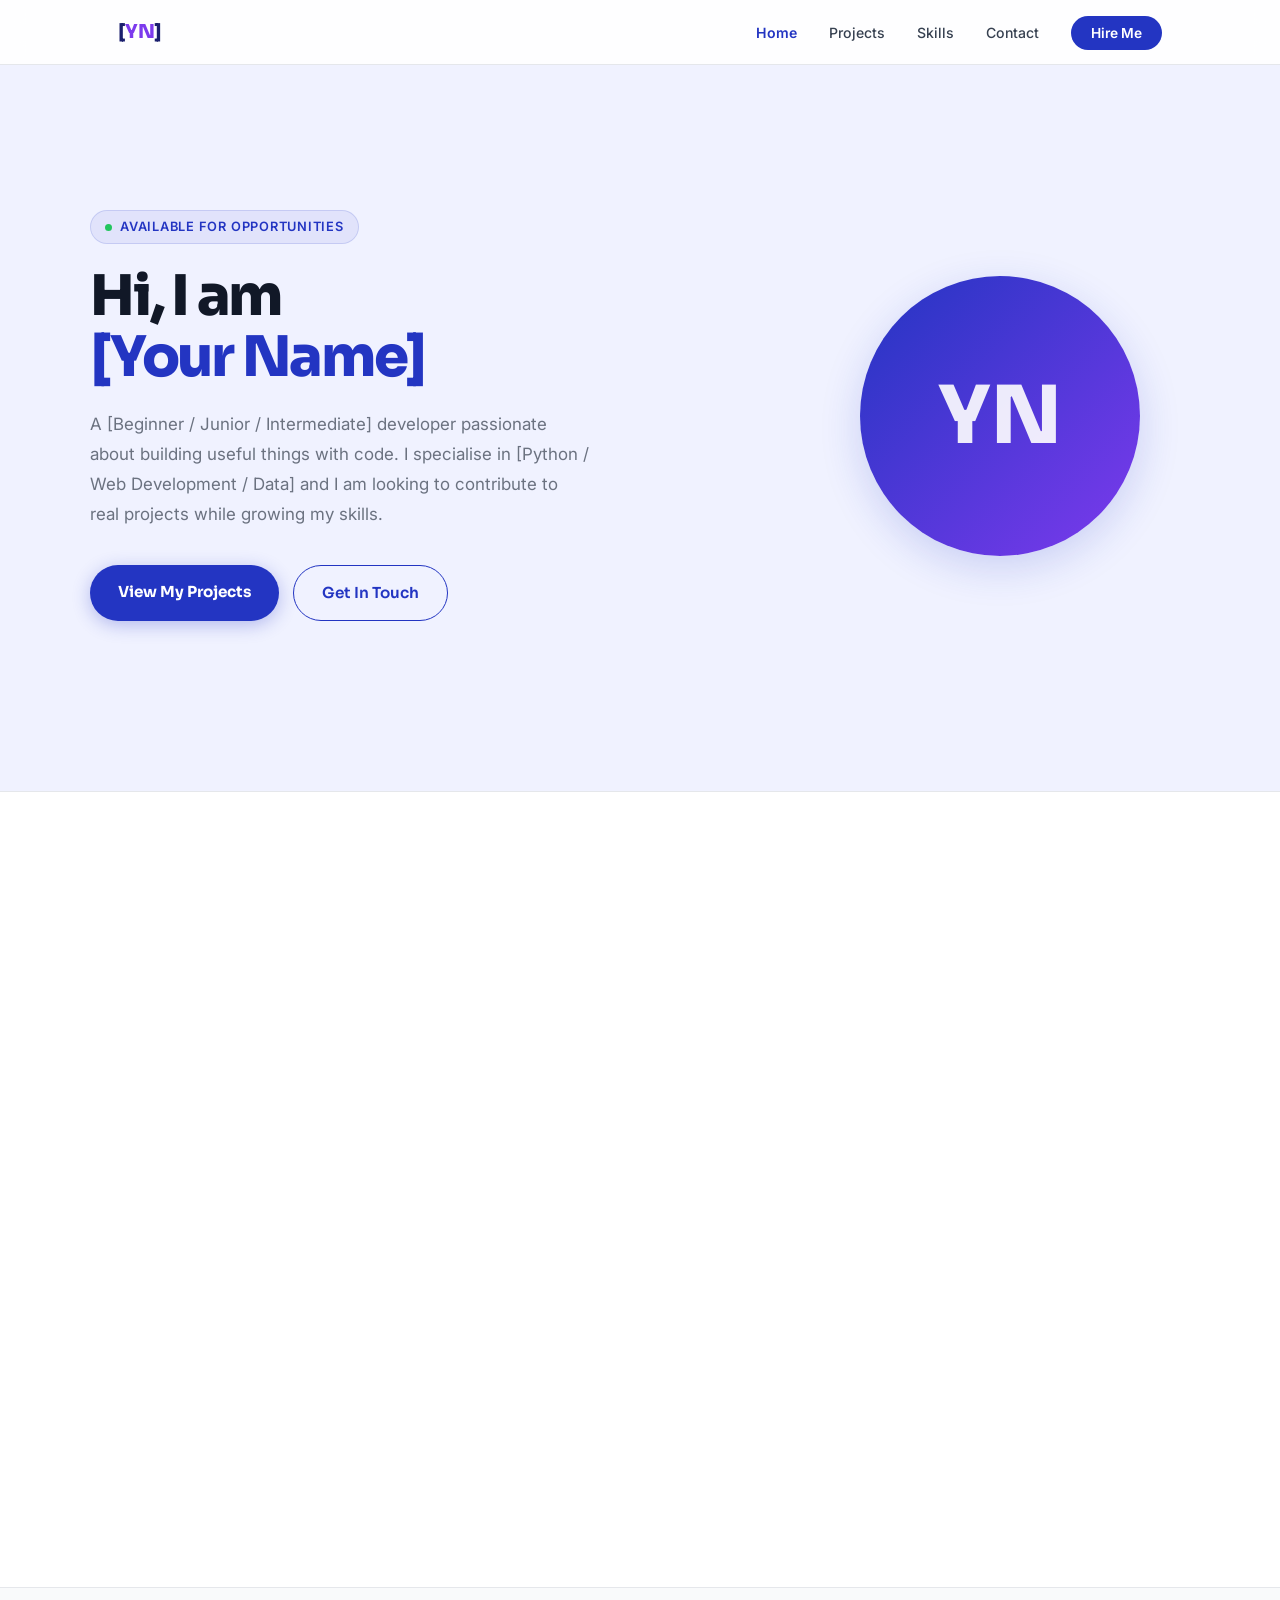
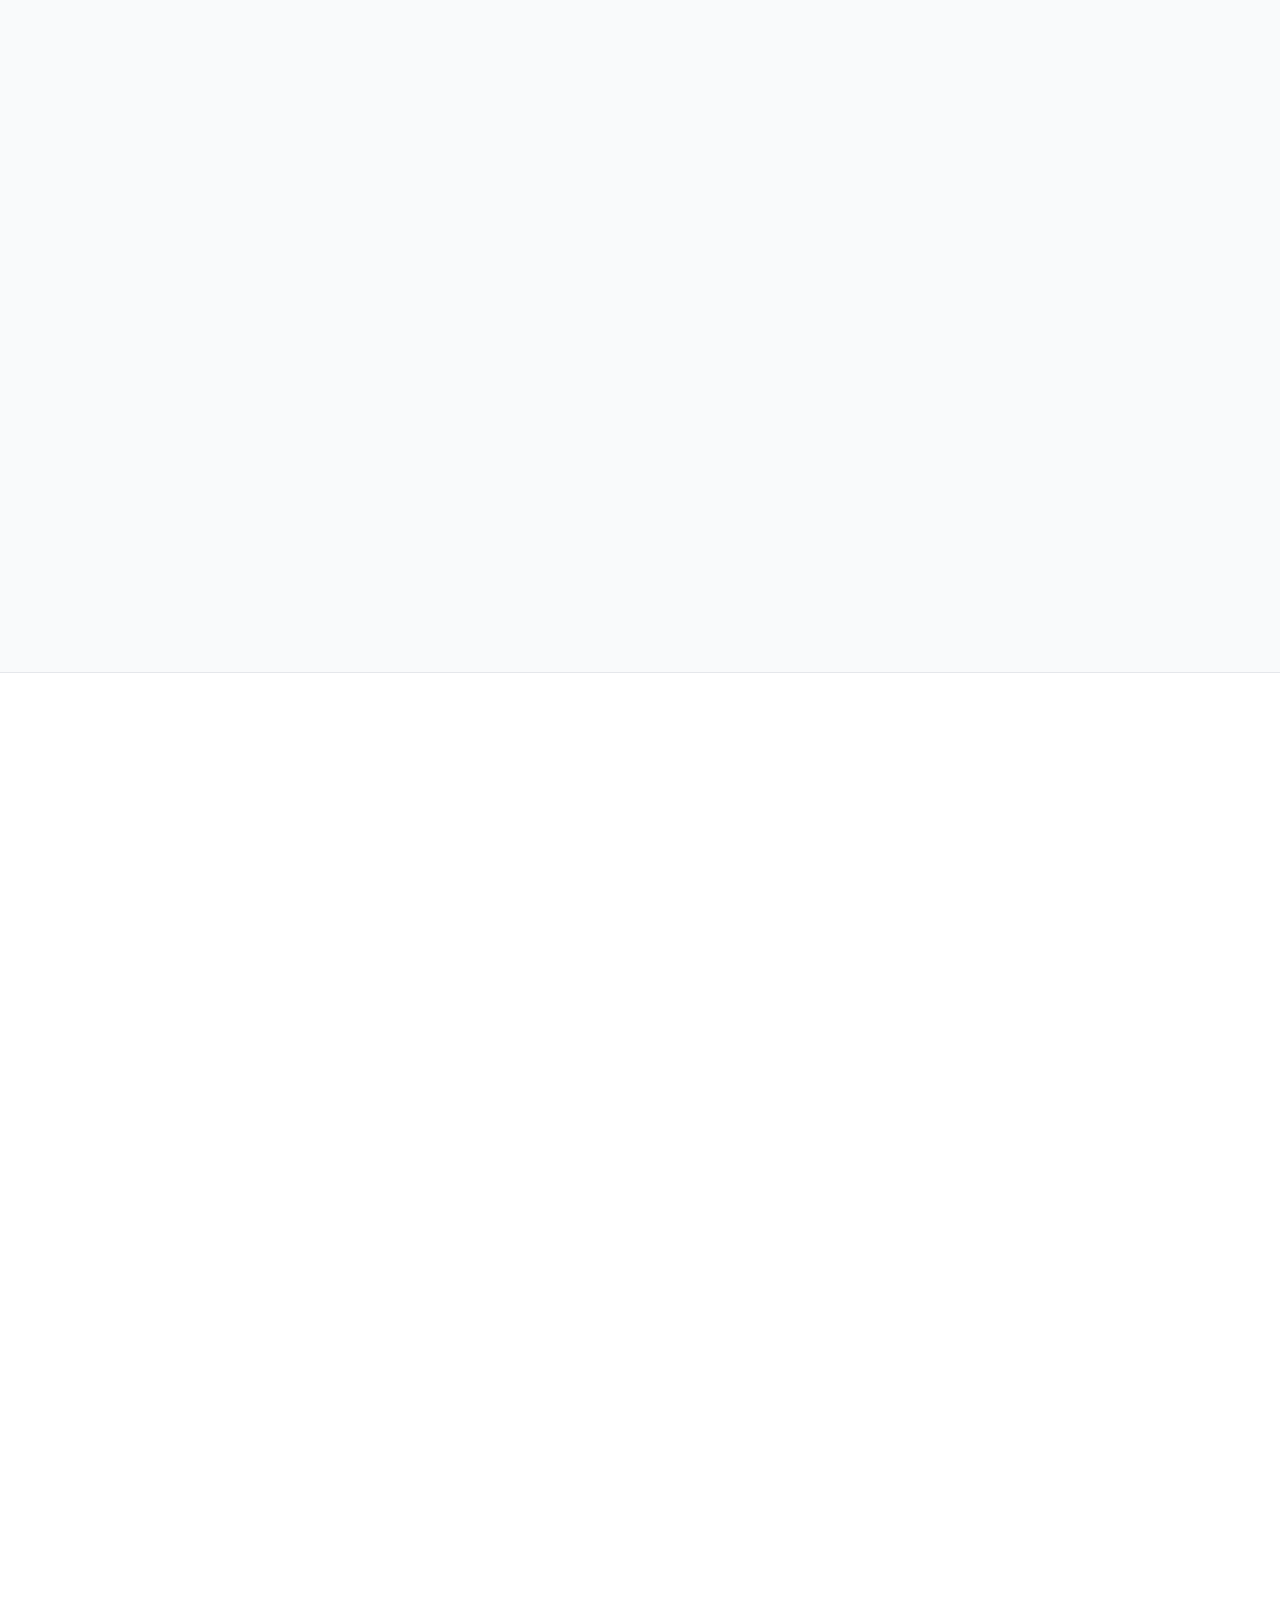
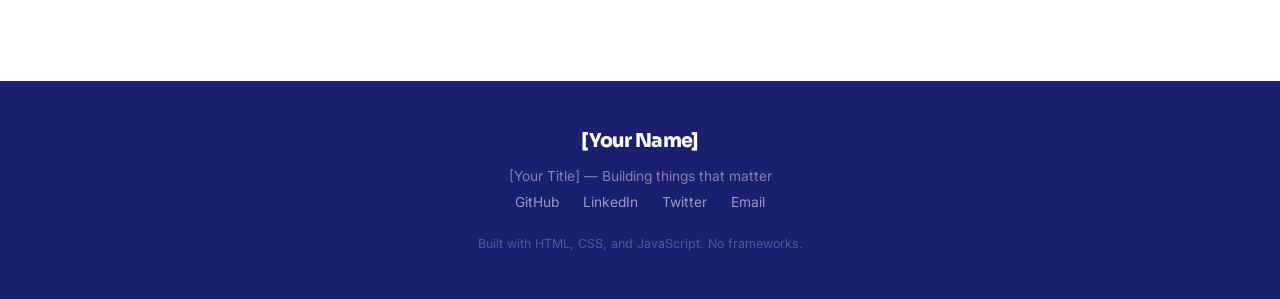
==== commit 9409c5e8: "Merge pull request #305 from abhi-nav-25/fix/tooltip-ui fix: resolve skills form UI issues" ====
--- a/starter_code/portfolio.html
+++ b/starter_code/portfolio.html
@@ -1,4 +1,4 @@
-<!doctype html>
+<!DOCTYPE html>
 <!--
   portfolio.html
   ==============
@@ -43,1543 +43,1169 @@
       3. Set source to "Deploy from a branch" and select main / root
       4. Your site will be live at https://your-username.github.io/repo-name
 -->
-
 <html lang="en">
-  <head>
-    <meta charset="UTF-8" />
-    <meta name="viewport" content="width=device-width, initial-scale=1.0" />
-    <meta
-      name="description"
-      content="Portfolio of [Your Name] — [Your Title]"
-    />
-    <title>[Your Name] — Portfolio</title>
-
-    <!-- Google Fonts -->
-    <link
-      href="https://fonts.googleapis.com/css2?family=Sora:wght@400;600;700;800&family=Inter:wght@400;500;600&display=swap"
-      rel="stylesheet"
-    />
-
-    <style>
-      /* ==============================================================
+<head>
+  <meta charset="UTF-8" />
+  <meta name="viewport" content="width=device-width, initial-scale=1.0" />
+  <meta name="description" content="Portfolio of [Your Name] — [Your Title]" />
+  <title>[Your Name] — Portfolio</title>
+
+  <!-- Google Fonts -->
+  <link
+    href="https://fonts.googleapis.com/css2?family=Sora:wght@400;600;700;800&family=Inter:wght@400;500;600&display=swap"
+    rel="stylesheet"
+  />
+
+  <style>
+    /* ==============================================================
        CSS CUSTOM PROPERTIES
        Change these to reskin the entire site instantly.
-      ============================================================== */
-
-      /* =========================
-   DARK MODE VARIABLES
-   ========================= */
-
-      body.dark {
-        --color-text: #f9fafb;
-        --color-text-mid: #d1d5db;
-        --color-text-light: #9ca3af;
-
-        --color-bg: #0f172a;
-        --color-bg-soft: #111827;
-        --color-bg-hero: #0b1220;
-
-        --color-border: #1f2937;
-
-        --color-primary: #60a5fa;
-        --color-primary-dk: #3b82f6;
-      }
-
-      :root {
-        --color-primary: #2335c2;
-        --color-primary-dk: #1a1f6e;
-        --color-accent: #7c3aed;
-        --color-accent-lt: #a78bfa;
-        --color-yellow: #fbbf24;
-        --color-text: #111827;
-        --color-text-mid: #374151;
-        --color-text-light: #6b7280;
-        --color-border: #e5e7eb;
-        --color-bg: #ffffff;
-        --color-bg-soft: #f9fafb;
-        --color-bg-hero: #f0f2ff;
-
-        --font-display: "Sora", sans-serif;
-        --font-body: "Inter", sans-serif;
-
-        --radius-sm: 8px;
-        --radius-md: 14px;
-        --radius-lg: 22px;
-        --radius-full: 9999px;
-
-        --shadow-sm: 0 2px 8px rgba(35, 53, 194, 0.08);
-        --shadow-md: 0 6px 24px rgba(35, 53, 194, 0.13);
-        --shadow-lg: 0 12px 40px rgba(35, 53, 194, 0.18);
-
-        --transition: 0.2s ease;
-      }
-
-      /* ==============================================================
+       ============================================================== */
+    :root {
+      --color-primary:    #2335c2;
+      --color-primary-dk: #1a1f6e;
+      --color-accent:     #7c3aed;
+      --color-accent-lt:  #a78bfa;
+      --color-yellow:     #fbbf24;
+      --color-text:       #111827;
+      --color-text-mid:   #374151;
+      --color-text-light: #6b7280;
+      --color-border:     #e5e7eb;
+      --color-bg:         #ffffff;
+      --color-bg-soft:    #f9fafb;
+      --color-bg-hero:    #f0f2ff;
+
+      --font-display: "Sora", sans-serif;
+      --font-body:    "Inter", sans-serif;
+
+      --radius-sm: 8px;
+      --radius-md: 14px;
+      --radius-lg: 22px;
+      --radius-full: 9999px;
+
+      --shadow-sm: 0 2px 8px rgba(35, 53, 194, 0.08);
+      --shadow-md: 0 6px 24px rgba(35, 53, 194, 0.13);
+      --shadow-lg: 0 12px 40px rgba(35, 53, 194, 0.18);
+
+      --transition: 0.2s ease;
+    }
+
+    /* ==============================================================
        RESET
        ============================================================== */
-      *,
-      *::before,
-      *::after {
-        box-sizing: border-box;
-        margin: 0;
-        padding: 0;
-      }
-      html {
-        scroll-behavior: smooth;
-      }
-      body {
-        font-family: var(--font-body);
-        color: var(--color-text);
-        background: var(--color-bg);
-        line-height: 1.65;
-        -webkit-font-smoothing: antialiased;
-      }
-      img {
-        display: block;
-        max-width: 100%;
-      }
-      a {
-        color: var(--color-primary);
-        text-decoration: none;
-      }
-      a:hover {
-        text-decoration: underline;
-      }
-      ul {
-        list-style: none;
-      }
-
-      /* ==============================================================
+    *, *::before, *::after { box-sizing: border-box; margin: 0; padding: 0; }
+    html                   { scroll-behavior: smooth; }
+    body {
+      font-family: var(--font-body);
+      color: var(--color-text);
+      background: var(--color-bg);
+      line-height: 1.65;
+      -webkit-font-smoothing: antialiased;
+    }
+    img  { display: block; max-width: 100%; }
+    a    { color: var(--color-primary); text-decoration: none; }
+    a:hover { text-decoration: underline; }
+    ul   { list-style: none; }
+
+    /* ==============================================================
        SHARED UTILITIES
        ============================================================== */
-      .container {
-        max-width: 1100px;
-        margin: 0 auto;
-        padding: 0 28px;
-      }
-
-      .section-label {
-        display: inline-block;
-        font-size: 0.74rem;
-        font-weight: 700;
-        letter-spacing: 0.12em;
-        text-transform: uppercase;
-        color: var(--color-primary);
-        background: var(--color-bg-hero);
-        border-radius: var(--radius-full);
-        padding: 4px 14px;
-        margin-bottom: 14px;
-      }
-
-      .section-title {
-        font-family: var(--font-display);
-        font-size: clamp(1.6rem, 3vw, 2.2rem);
-        font-weight: 800;
-        color: var(--color-text);
-        letter-spacing: -0.03em;
-        line-height: 1.2;
-        margin-bottom: 12px;
-      }
-
-      .section-sub {
-        font-size: 1rem;
-        color: var(--color-text-light);
-        max-width: 520px;
-        margin-bottom: 52px;
-      }
-
-      /* Scroll-reveal: elements start invisible and slide up into view */
-      .reveal {
-        opacity: 0;
-        transform: translateY(28px);
-        transition:
-          opacity 0.55s ease,
-          transform 0.55s ease;
-      }
-      .reveal.visible {
-        opacity: 1;
-        transform: translateY(0);
-      }
-
-      /* ==============================================================
+    .container {
+      max-width: 1100px;
+      margin: 0 auto;
+      padding: 0 28px;
+    }
+
+    .section-label {
+      display: inline-block;
+      font-size: 0.74rem;
+      font-weight: 700;
+      letter-spacing: 0.12em;
+      text-transform: uppercase;
+      color: var(--color-primary);
+      background: var(--color-bg-hero);
+      border-radius: var(--radius-full);
+      padding: 4px 14px;
+      margin-bottom: 14px;
+    }
+
+    .section-title {
+      font-family: var(--font-display);
+      font-size: clamp(1.6rem, 3vw, 2.2rem);
+      font-weight: 800;
+      color: var(--color-text);
+      letter-spacing: -0.03em;
+      line-height: 1.2;
+      margin-bottom: 12px;
+    }
+
+    .section-sub {
+      font-size: 1rem;
+      color: var(--color-text-light);
+      max-width: 520px;
+      margin-bottom: 52px;
+    }
+
+    /* Scroll-reveal: elements start invisible and slide up into view */
+    .reveal {
+      opacity: 0;
+      transform: translateY(28px);
+      transition: opacity 0.55s ease, transform 0.55s ease;
+    }
+    .reveal.visible {
+      opacity: 1;
+      transform: translateY(0);
+    }
+
+    /* ==============================================================
        NAVIGATION
        ============================================================== */
-      .navbar {
-        position: fixed;
-        top: 0;
-        left: 0;
-        right: 0;
-        z-index: 100;
-        background: rgba(255, 255, 255, 0.92);
-        backdrop-filter: blur(12px);
-        -webkit-backdrop-filter: blur(12px);
-        border-bottom: 1px solid var(--color-border);
-      }
-
-      body.dark .navbar {
-        background: rgba(15, 23, 42, 0.92);
-      }
-
-      .nav-inner {
-        max-width: 1100px;
-        margin: 0 auto;
-        padding: 0 28px;
-        height: 64px;
-        display: flex;
-        align-items: center;
-        justify-content: space-between;
-      }
-
-      .nav-logo {
-        font-family: var(--font-display);
-        font-size: 1.2rem;
-        font-weight: 800;
-        color: var(--color-primary-dk);
-        letter-spacing: -0.03em;
-      }
-
-      /* TODO Step 2: Replace [YN] with your actual initials */
-      .nav-logo span {
-        color: var(--color-accent);
-      }
-
-      .nav-links {
-        display: flex;
-        align-items: center;
-        gap: 32px;
-      }
-
-      .nav-link {
-        font-size: 0.88rem;
-        font-weight: 500;
-        color: var(--color-text-mid);
-        transition: color var(--transition);
-      }
-      .nav-link:hover {
-        color: var(--color-primary);
-        text-decoration: none;
-      }
-      .nav-link.active {
-        color: var(--color-primary);
-        font-weight: 600;
-      }
-
-      .nav-cta {
-        padding: 9px 20px;
-        background: var(--color-primary);
-        color: #fff;
-        border-radius: var(--radius-full);
-        font-size: 0.86rem;
-        font-weight: 600;
-        transition: opacity var(--transition);
-      }
-      .nav-cta:hover {
-        opacity: 0.88;
-        text-decoration: none;
-      }
-
-      /* Hamburger icon (mobile only) */
-      .nav-hamburger {
-        display: none;
-        flex-direction: column;
-        gap: 5px;
-        background: none;
-        border: none;
-        cursor: pointer;
-        padding: 4px;
-      }
-      .nav-hamburger span {
-        display: block;
-        width: 22px;
-        height: 2px;
-        background: var(--color-text);
-        border-radius: 2px;
-        transition:
-          transform var(--transition),
-          opacity var(--transition);
-      }
-      /* Hamburger open state — handled by JS */
-      .nav-hamburger.open span:nth-child(1) {
-        transform: translateY(7px) rotate(45deg);
-      }
-      .nav-hamburger.open span:nth-child(2) {
-        opacity: 0;
-      }
-      .nav-hamburger.open span:nth-child(3) {
-        transform: translateY(-7px) rotate(-45deg);
-      }
-
-      /* Mobile nav drawer */
-      .nav-mobile {
-        display: flex;
-        flex-direction: column;
-        padding: 12px 28px 20px;
-        border-top: 1px solid var(--color-border);
-        background: var(--color-bg);
-
-        /* NEW: hidden state */
-        max-height: 0;
-        overflow: hidden;
-        opacity: 0;
-        transform: translateY(-10px);
-        transition: all 0.3s ease;
-      }
-
-      .nav-mobile.open {
-        max-height: 300px;
-        opacity: 1;
-        transform: translateY(0);
-      }
-
-      /* ==============================================================
+    .navbar {
+      position: fixed;
+      top: 0; left: 0; right: 0;
+      z-index: 100;
+      background: rgba(255, 255, 255, 0.92);
+      backdrop-filter: blur(12px);
+      -webkit-backdrop-filter: blur(12px);
+      border-bottom: 1px solid var(--color-border);
+    }
+
+    .nav-inner {
+      max-width: 1100px;
+      margin: 0 auto;
+      padding: 0 28px;
+      height: 64px;
+      display: flex;
+      align-items: center;
+      justify-content: space-between;
+    }
+
+    .nav-logo {
+      font-family: var(--font-display);
+      font-size: 1.2rem;
+      font-weight: 800;
+      color: var(--color-primary-dk);
+      letter-spacing: -0.03em;
+    }
+    /* TODO Step 2: Replace [YN] with your actual initials */
+    .nav-logo span { color: var(--color-accent); }
+
+    .nav-links {
+      display: flex;
+      align-items: center;
+      gap: 32px;
+    }
+
+    .nav-link {
+      font-size: 0.88rem;
+      font-weight: 500;
+      color: var(--color-text-mid);
+      transition: color var(--transition);
+    }
+    .nav-link:hover { color: var(--color-primary); text-decoration: none; }
+    .nav-link.active { color: var(--color-primary); font-weight: 600; }
+
+    .nav-cta {
+      padding: 9px 20px;
+      background: var(--color-primary);
+      color: #fff;
+      border-radius: var(--radius-full);
+      font-size: 0.86rem;
+      font-weight: 600;
+      transition: opacity var(--transition);
+    }
+    .nav-cta:hover { opacity: 0.88; text-decoration: none; }
+
+    /* Hamburger icon (mobile only) */
+    .nav-hamburger {
+      display: none;
+      flex-direction: column;
+      gap: 5px;
+      background: none;
+      border: none;
+      cursor: pointer;
+      padding: 4px;
+    }
+    .nav-hamburger span {
+      display: block;
+      width: 22px; height: 2px;
+      background: var(--color-text);
+      border-radius: 2px;
+      transition: transform var(--transition), opacity var(--transition);
+    }
+    /* Hamburger open state — handled by JS */
+    .nav-hamburger.open span:nth-child(1) { transform: translateY(7px) rotate(45deg); }
+    .nav-hamburger.open span:nth-child(2) { opacity: 0; }
+    .nav-hamburger.open span:nth-child(3) { transform: translateY(-7px) rotate(-45deg); }
+
+    /* Mobile nav drawer */
+    .nav-mobile {
+      display: none;
+      flex-direction: column;
+      padding: 12px 28px 20px;
+      border-top: 1px solid var(--color-border);
+      background: var(--color-bg);
+    }
+    .nav-mobile.open { display: flex; }
+    .nav-mobile a {
+      padding: 11px 0;
+      font-size: 0.95rem;
+      font-weight: 500;
+      color: var(--color-text-mid);
+      border-bottom: 1px solid var(--color-border);
+    }
+    .nav-mobile a:last-child { border-bottom: none; }
+
+    /* ==============================================================
        HERO SECTION
        ============================================================== */
-      .hero {
-        padding: 130px 28px 90px;
-        background: var(--color-bg-hero);
-        border-bottom: 1px solid var(--color-border);
-        min-height: 88vh;
-        display: flex;
-        align-items: center;
-      }
-
-      .hero-inner {
-        max-width: 1100px;
-        margin: 0 auto;
-        display: grid;
-        grid-template-columns: 1fr 380px;
-        gap: 64px;
-        align-items: center;
-        width: 100%;
-      }
-
-      .hero-tag {
-        display: inline-flex;
-        align-items: center;
-        gap: 8px;
-        font-size: 0.8rem;
-        font-weight: 600;
-        letter-spacing: 0.06em;
-        text-transform: uppercase;
-        color: var(--color-primary);
-        background: rgba(35, 53, 194, 0.07);
-        border: 1px solid rgba(35, 53, 194, 0.15);
-        border-radius: var(--radius-full);
-        padding: 5px 14px;
-        margin-bottom: 22px;
-      }
-      .hero-tag-dot {
-        width: 7px;
-        height: 7px;
-        border-radius: 50%;
-        background: #22c55e;
-      }
-
-      .hero-heading {
-        font-family: var(--font-display);
-        font-size: clamp(2.2rem, 5vw, 3.5rem);
-        font-weight: 800;
-        color: var(--color-text);
-        letter-spacing: -0.04em;
-        line-height: 1.1;
-        margin-bottom: 20px;
-      }
-      .hero-heading .accent {
-        color: var(--color-primary);
-      }
-
-      .hero-sub {
-        font-size: 1.06rem;
-        color: var(--color-text-light);
-        line-height: 1.78;
-        max-width: 500px;
-        margin-bottom: 36px;
-      }
-
-      .hero-actions {
-        display: flex;
-        gap: 14px;
-        flex-wrap: wrap;
-      }
-
-      .btn-primary {
-        padding: 14px 28px;
-        background: var(--color-primary);
-        color: #fff;
-        border: none;
-        border-radius: var(--radius-full);
-        font-family: var(--font-display);
-        font-size: 0.95rem;
-        font-weight: 700;
-        cursor: pointer;
-        box-shadow: 0 4px 18px rgba(35, 53, 194, 0.3);
-        transition:
-          opacity var(--transition),
-          transform var(--transition);
-        text-decoration: none;
-        display: inline-block;
-      }
-      .btn-primary:hover {
-        opacity: 0.9;
-        transform: translateY(-2px);
-        text-decoration: none;
-      }
-
-      .btn-ghost {
-        padding: 14px 28px;
-        background: transparent;
-        color: var(--color-primary);
-        border: 1.5px solid var(--color-primary);
-        border-radius: var(--radius-full);
-        font-family: var(--font-display);
-        font-size: 0.95rem;
-        font-weight: 600;
-        cursor: pointer;
-        transition: background var(--transition);
-        text-decoration: none;
-        display: inline-block;
-      }
-      .btn-ghost:hover {
-        background: var(--color-bg-hero);
-        text-decoration: none;
-      }
-
-      /* Avatar placeholder on the right side of the hero */
-      .hero-avatar-wrap {
-        display: flex;
-        justify-content: center;
-      }
-      .hero-avatar {
-        width: 280px;
-        height: 280px;
-        border-radius: 50%;
-        background: linear-gradient(
-          135deg,
-          var(--color-primary) 0%,
-          var(--color-accent) 100%
-        );
-        display: flex;
-        align-items: center;
-        justify-content: center;
-        font-family: var(--font-display);
-        font-size: 5rem;
-        font-weight: 800;
-        color: rgba(255, 255, 255, 0.9);
-        box-shadow: var(--shadow-lg);
-        flex-shrink: 0;
-
-        /* TODO Step 2: Replace this with an <img> tag pointing to your real photo.
+    .hero {
+      padding: 130px 28px 90px;
+      background: var(--color-bg-hero);
+      border-bottom: 1px solid var(--color-border);
+      min-height: 88vh;
+      display: flex;
+      align-items: center;
+    }
+
+    .hero-inner {
+      max-width: 1100px;
+      margin: 0 auto;
+      display: grid;
+      grid-template-columns: 1fr 380px;
+      gap: 64px;
+      align-items: center;
+      width: 100%;
+    }
+
+    .hero-tag {
+      display: inline-flex;
+      align-items: center;
+      gap: 8px;
+      font-size: 0.8rem;
+      font-weight: 600;
+      letter-spacing: 0.06em;
+      text-transform: uppercase;
+      color: var(--color-primary);
+      background: rgba(35, 53, 194, 0.07);
+      border: 1px solid rgba(35, 53, 194, 0.15);
+      border-radius: var(--radius-full);
+      padding: 5px 14px;
+      margin-bottom: 22px;
+    }
+    .hero-tag-dot {
+      width: 7px; height: 7px;
+      border-radius: 50%;
+      background: #22c55e;
+    }
+
+    .hero-heading {
+      font-family: var(--font-display);
+      font-size: clamp(2.2rem, 5vw, 3.5rem);
+      font-weight: 800;
+      color: var(--color-text);
+      letter-spacing: -0.04em;
+      line-height: 1.1;
+      margin-bottom: 20px;
+    }
+    .hero-heading .accent { color: var(--color-primary); }
+
+    .hero-sub {
+      font-size: 1.06rem;
+      color: var(--color-text-light);
+      line-height: 1.78;
+      max-width: 500px;
+      margin-bottom: 36px;
+    }
+
+    .hero-actions {
+      display: flex;
+      gap: 14px;
+      flex-wrap: wrap;
+    }
+
+    .btn-primary {
+      padding: 14px 28px;
+      background: var(--color-primary);
+      color: #fff;
+      border: none;
+      border-radius: var(--radius-full);
+      font-family: var(--font-display);
+      font-size: 0.95rem;
+      font-weight: 700;
+      cursor: pointer;
+      box-shadow: 0 4px 18px rgba(35, 53, 194, 0.3);
+      transition: opacity var(--transition), transform var(--transition);
+      text-decoration: none;
+      display: inline-block;
+    }
+    .btn-primary:hover {
+      opacity: 0.9; transform: translateY(-2px); text-decoration: none;
+    }
+
+    .btn-ghost {
+      padding: 14px 28px;
+      background: transparent;
+      color: var(--color-primary);
+      border: 1.5px solid var(--color-primary);
+      border-radius: var(--radius-full);
+      font-family: var(--font-display);
+      font-size: 0.95rem;
+      font-weight: 600;
+      cursor: pointer;
+      transition: background var(--transition);
+      text-decoration: none;
+      display: inline-block;
+    }
+    .btn-ghost:hover { background: var(--color-bg-hero); text-decoration: none; }
+
+    /* Avatar placeholder on the right side of the hero */
+    .hero-avatar-wrap {
+      display: flex;
+      justify-content: center;
+    }
+    .hero-avatar {
+      width: 280px; height: 280px;
+      border-radius: 50%;
+      background: linear-gradient(135deg, var(--color-primary) 0%, var(--color-accent) 100%);
+      display: flex;
+      align-items: center;
+      justify-content: center;
+      font-family: var(--font-display);
+      font-size: 5rem;
+      font-weight: 800;
+      color: rgba(255,255,255,0.9);
+      box-shadow: var(--shadow-lg);
+      flex-shrink: 0;
+      /* TODO Step 2: Replace this with an <img> tag pointing to your real photo.
          Example: <img src="photo.jpg" alt="Your Name" class="hero-avatar" />
          Then remove the background-color and text content. */
-      }
-
-      /* ==============================================================
+    }
+
+    /* ==============================================================
        PROJECTS SECTION
        ============================================================== */
-      .projects-section {
-        padding: 96px 0;
-        background: var(--color-bg);
-      }
-
-      .projects-grid {
-        display: grid;
-        grid-template-columns: repeat(auto-fill, minmax(300px, 1fr));
-        gap: 26px;
-      }
-
-      .project-card {
-        border: 1.5px solid var(--color-border);
-        border-radius: var(--radius-lg);
-        overflow: hidden;
-        background: var(--color-bg);
-        box-shadow: var(--shadow-sm);
-        display: flex;
-        flex-direction: column;
-        transition:
-          box-shadow var(--transition),
-          transform var(--transition),
-          border-color var(--transition);
-      }
-      .project-card:hover {
-        box-shadow: var(--shadow-md);
-        transform: translateY(-5px);
-        border-color: rgba(35, 53, 194, 0.25);
-      }
-
-      /* Coloured banner at the top of each card */
-      .project-banner {
-        height: 140px;
-        display: flex;
-        align-items: center;
-        justify-content: center;
-        font-family: var(--font-display);
-        font-size: 1.1rem;
-        font-weight: 700;
-        color: rgba(255, 255, 255, 0.9);
-        letter-spacing: -0.02em;
-      }
-
-      /* TODO Step 4: Replace these generic colours with real project screenshots.
+    .projects-section {
+      padding: 96px 0;
+      background: var(--color-bg);
+    }
+
+    .projects-grid {
+      display: grid;
+      grid-template-columns: repeat(auto-fill, minmax(300px, 1fr));
+      gap: 26px;
+    }
+
+    .project-card {
+      border: 1.5px solid var(--color-border);
+      border-radius: var(--radius-lg);
+      overflow: hidden;
+      background: var(--color-bg);
+      box-shadow: var(--shadow-sm);
+      display: flex;
+      flex-direction: column;
+      transition: box-shadow var(--transition), transform var(--transition),
+                  border-color var(--transition);
+    }
+    .project-card:hover {
+      box-shadow: var(--shadow-md);
+      transform: translateY(-5px);
+      border-color: rgba(35, 53, 194, 0.25);
+    }
+
+    /* Coloured banner at the top of each card */
+    .project-banner {
+      height: 140px;
+      display: flex;
+      align-items: center;
+      justify-content: center;
+      font-family: var(--font-display);
+      font-size: 1.1rem;
+      font-weight: 700;
+      color: rgba(255,255,255,0.9);
+      letter-spacing: -0.02em;
+    }
+    /* TODO Step 4: Replace these generic colours with real project screenshots.
        Use <img src="screenshot.png" alt="..." class="project-banner-img" loading="lazy" />
        and set height: 180px on .project-card img */
-
-      .banner-blue {
-        background: linear-gradient(135deg, #2335c2, #4f6ef7);
-      }
-      .banner-purple {
-        background: linear-gradient(135deg, #7c3aed, #a78bfa);
-      }
-      .banner-teal {
-        background: linear-gradient(135deg, #0891b2, #06b6d4);
-      }
-
-      .project-body {
-        padding: 24px;
-        flex: 1;
-        display: flex;
-        flex-direction: column;
-      }
-
-      .project-title {
-        font-family: var(--font-display);
-        font-size: 1.05rem;
-        font-weight: 700;
-        color: var(--color-text);
-        margin-bottom: 8px;
-      }
-
-      .project-desc {
-        font-size: 0.88rem;
-        color: var(--color-text-light);
-        line-height: 1.68;
-        flex: 1;
-        margin-bottom: 18px;
-      }
-
-      .project-tags {
-        display: flex;
-        flex-wrap: wrap;
-        gap: 7px;
-        margin-bottom: 18px;
-      }
-      .tag {
-        font-size: 0.74rem;
-        font-weight: 600;
-        padding: 3px 11px;
-        border-radius: var(--radius-full);
-        background: var(--color-bg-hero);
-        color: var(--color-primary);
-      }
-
-      .project-links {
-        display: flex;
-        gap: 10px;
-      }
-      .project-link {
-        flex: 1;
-        padding: 9px 14px;
-        font-size: 0.84rem;
-        font-weight: 600;
-        text-align: center;
-        border-radius: var(--radius-sm);
-        transition:
-          background var(--transition),
-          color var(--transition);
-      }
-      .project-link--primary {
-        background: var(--color-primary);
-        color: #fff;
-      }
-      .project-link--primary:hover {
-        opacity: 0.88;
-        text-decoration: none;
-        color: #fff;
-      }
-      .project-link--ghost {
-        border: 1.5px solid var(--color-border);
-        color: var(--color-text-mid);
-      }
-      .project-link--ghost:hover {
-        border-color: var(--color-primary);
-        color: var(--color-primary);
-        text-decoration: none;
-      }
-
-      /* ==============================================================
+    .banner-blue   { background: linear-gradient(135deg, #2335c2, #4f6ef7); }
+    .banner-purple { background: linear-gradient(135deg, #7c3aed, #a78bfa); }
+    .banner-teal   { background: linear-gradient(135deg, #0891b2, #06b6d4); }
+
+    .project-body { padding: 24px; flex: 1; display: flex; flex-direction: column; }
+
+    .project-title {
+      font-family: var(--font-display);
+      font-size: 1.05rem;
+      font-weight: 700;
+      color: var(--color-text);
+      margin-bottom: 8px;
+    }
+
+    .project-desc {
+      font-size: 0.88rem;
+      color: var(--color-text-light);
+      line-height: 1.68;
+      flex: 1;
+      margin-bottom: 18px;
+    }
+
+    .project-tags {
+      display: flex;
+      flex-wrap: wrap;
+      gap: 7px;
+      margin-bottom: 18px;
+    }
+    .tag {
+      font-size: 0.74rem;
+      font-weight: 600;
+      padding: 3px 11px;
+      border-radius: var(--radius-full);
+      background: var(--color-bg-hero);
+      color: var(--color-primary);
+    }
+
+    .project-links { display: flex; gap: 10px; }
+    .project-link {
+      flex: 1;
+      padding: 9px 14px;
+      font-size: 0.84rem;
+      font-weight: 600;
+      text-align: center;
+      border-radius: var(--radius-sm);
+      transition: background var(--transition), color var(--transition);
+    }
+    .project-link--primary {
+      background: var(--color-primary);
+      color: #fff;
+    }
+    .project-link--primary:hover { opacity: 0.88; text-decoration: none; color: #fff; }
+    .project-link--ghost {
+      border: 1.5px solid var(--color-border);
+      color: var(--color-text-mid);
+    }
+    .project-link--ghost:hover { border-color: var(--color-primary); color: var(--color-primary); text-decoration: none; }
+
+    /* ==============================================================
        SKILLS SECTION
        ============================================================== */
-      .skills-section {
-        padding: 96px 0;
-        background: var(--color-bg-soft);
-        border-top: 1px solid var(--color-border);
-        border-bottom: 1px solid var(--color-border);
-      }
-
-      .skills-grid {
-        display: grid;
-        grid-template-columns: 1fr 1fr;
-        gap: 48px;
-      }
-
-      .skills-group-title {
-        font-family: var(--font-display);
-        font-size: 0.85rem;
-        font-weight: 700;
-        letter-spacing: 0.06em;
-        text-transform: uppercase;
-        color: var(--color-text-light);
-        margin-bottom: 20px;
-      }
-
-      .skill-item {
-        margin-bottom: 18px;
-      }
-
-      .skill-header {
-        display: flex;
-        justify-content: space-between;
-        align-items: baseline;
-        margin-bottom: 6px;
-      }
-      .skill-name {
-        font-size: 0.9rem;
-        font-weight: 600;
-        color: var(--color-text);
-      }
-      .skill-pct {
-        font-size: 0.78rem;
-        font-weight: 600;
-        color: var(--color-text-light);
-      }
-
-      .skill-track {
-        height: 7px;
-        background: var(--color-border);
-        border-radius: var(--radius-full);
-        overflow: hidden;
-      }
-      /* Width starts at 0 and is animated to data-pct by JS */
-      .skill-bar {
-        height: 100%;
-        width: 0%;
-        background: linear-gradient(
-          90deg,
-          var(--color-primary),
-          var(--color-accent)
-        );
-        border-radius: var(--radius-full);
-        transition: width 1s ease;
-      }
-
-      /* ==============================================================
+    .skills-section {
+      padding: 96px 0;
+      background: var(--color-bg-soft);
+      border-top: 1px solid var(--color-border);
+      border-bottom: 1px solid var(--color-border);
+    }
+
+    .skills-grid {
+      display: grid;
+      grid-template-columns: 1fr 1fr;
+      gap: 48px;
+    }
+
+    .skills-group-title {
+      font-family: var(--font-display);
+      font-size: 0.85rem;
+      font-weight: 700;
+      letter-spacing: 0.06em;
+      text-transform: uppercase;
+      color: var(--color-text-light);
+      margin-bottom: 20px;
+    }
+
+    .skill-item {
+      margin-bottom: 18px;
+    }
+
+    .skill-header {
+      display: flex;
+      justify-content: space-between;
+      align-items: baseline;
+      margin-bottom: 6px;
+    }
+    .skill-name {
+      font-size: 0.9rem;
+      font-weight: 600;
+      color: var(--color-text);
+    }
+    .skill-pct {
+      font-size: 0.78rem;
+      font-weight: 600;
+      color: var(--color-text-light);
+    }
+
+    .skill-track {
+      height: 7px;
+      background: var(--color-border);
+      border-radius: var(--radius-full);
+      overflow: hidden;
+    }
+    /* Width starts at 0 and is animated to data-pct by JS */
+    .skill-bar {
+      height: 100%;
+      width: 0%;
+      background: linear-gradient(90deg, var(--color-primary), var(--color-accent));
+      border-radius: var(--radius-full);
+      transition: width 1s ease;
+    }
+
+    /* ==============================================================
        CONTACT SECTION
        ============================================================== */
-      .contact-section {
-        padding: 96px 0;
-        background: var(--color-bg);
-      }
-
-      .contact-inner {
-        max-width: 620px;
-      }
-
-      .form-group {
-        margin-bottom: 22px;
-      }
-
-      label {
-        display: block;
-        font-size: 0.84rem;
-        font-weight: 600;
-        color: var(--color-text-mid);
-        margin-bottom: 7px;
-      }
-
-      .form-control {
-        width: 100%;
-        padding: 12px 14px;
-        border: 1.5px solid var(--color-border);
-        border-radius: var(--radius-sm);
-        font-family: var(--font-body);
-        font-size: 0.93rem;
-        color: var(--color-text);
-        background: var(--color-bg-soft);
-        transition:
-          border-color var(--transition),
-          box-shadow var(--transition);
-      }
-      .form-control:focus {
-        outline: none;
-        border-color: var(--color-primary);
-        box-shadow: 0 0 0 3px rgba(35, 53, 194, 0.1);
-        background: #fff;
-      }
-      .form-control.error-field {
-        border-color: #dc2626;
-      }
-
-      textarea.form-control {
-        resize: vertical;
-        min-height: 130px;
-      }
-
-      .form-error {
-        font-size: 0.8rem;
-        color: #dc2626;
-        margin-top: 5px;
-        min-height: 18px;
-        font-weight: 500;
-      }
-
-      .form-success {
-        padding: 14px 18px;
-        background: #dcfce7;
-        border: 1px solid #86efac;
-        border-radius: var(--radius-sm);
-        font-size: 0.88rem;
-        color: #166534;
-        font-weight: 500;
-        display: none;
-        margin-bottom: 16px;
-      }
-
-      /* ==============================================================
+    .contact-section {
+      padding: 96px 0;
+      background: var(--color-bg);
+    }
+
+    .contact-inner {
+      max-width: 620px;
+    }
+
+    .form-group {
+      margin-bottom: 22px;
+    }
+
+    label {
+      display: block;
+      font-size: 0.84rem;
+      font-weight: 600;
+      color: var(--color-text-mid);
+      margin-bottom: 7px;
+    }
+
+    .form-control {
+      width: 100%;
+      padding: 12px 14px;
+      border: 1.5px solid var(--color-border);
+      border-radius: var(--radius-sm);
+      font-family: var(--font-body);
+      font-size: 0.93rem;
+      color: var(--color-text);
+      background: var(--color-bg-soft);
+      transition: border-color var(--transition), box-shadow var(--transition);
+    }
+    .form-control:focus {
+      outline: none;
+      border-color: var(--color-primary);
+      box-shadow: 0 0 0 3px rgba(35, 53, 194, 0.1);
+      background: #fff;
+    }
+    .form-control.error-field { border-color: #dc2626; }
+
+    textarea.form-control {
+      resize: vertical;
+      min-height: 130px;
+    }
+
+    .form-error {
+      font-size: 0.8rem;
+      color: #dc2626;
+      margin-top: 5px;
+      min-height: 18px;
+      font-weight: 500;
+    }
+
+    .form-success {
+      padding: 14px 18px;
+      background: #dcfce7;
+      border: 1px solid #86efac;
+      border-radius: var(--radius-sm);
+      font-size: 0.88rem;
+      color: #166534;
+      font-weight: 500;
+      display: none;
+      margin-bottom: 16px;
+    }
+
+    /* ==============================================================
        FOOTER
        ============================================================== */
-      .footer {
-        background: var(--color-primary-dk);
-        padding: 44px 28px;
-        text-align: center;
-      }
-      .footer-name {
-        font-family: var(--font-display);
-        font-size: 1.2rem;
-        font-weight: 800;
-        color: #fff;
-        letter-spacing: -0.03em;
-        margin-bottom: 8px;
-      }
-      .footer-tagline {
-        font-size: 0.86rem;
-        color: rgba(255, 255, 255, 0.45);
-        margin-bottom: 24px;
-      }
-      .footer-links {
-        display: flex;
-        justify-content: center;
-        gap: 24px;
-        flex-wrap: wrap;
-      }
-      .footer-links a {
-        font-size: 0.86rem;
-        color: rgba(255, 255, 255, 0.55);
-        transition: color var(--transition);
-      }
-      .footer-links a:hover {
-        color: #fff;
-        text-decoration: none;
-      }
-      .footer-copy {
-        font-size: 0.78rem;
-        color: rgba(255, 255, 255, 0.25);
-        margin-top: 24px;
-      }
-
-      /* ==============================================================
+    .footer {
+      background: var(--color-primary-dk);
+      padding: 44px 28px;
+      text-align: center;
+    }
+    .footer-name {
+      font-family: var(--font-display);
+      font-size: 1.2rem;
+      font-weight: 800;
+      color: #fff;
+      letter-spacing: -0.03em;
+      margin-bottom: 8px;
+    }
+    .footer-tagline {
+      font-size: 0.86rem;
+      color: rgba(255,255,255,0.45);
+      margin-bottom: 4px;
+    }
+    .footer-links {
+      display: flex;
+      justify-content: center;
+      gap: 24px;
+      flex-wrap: wrap;
+    }
+    .footer-links a {
+      font-size: 0.86rem;
+      color: rgba(255,255,255,0.55);
+      transition: color var(--transition);
+    }
+    .footer-links a:hover { color: #fff; text-decoration: none; }
+    .footer-copy {
+      font-size: 0.78rem;
+      color: rgba(255,255,255,0.25);
+      margin-top: 20px;
+    }
+
+    /* ==============================================================
        RESPONSIVE
        ============================================================== */
-      @media (max-width: 900px) {
-        .hero-inner {
-          grid-template-columns: 1fr;
-        }
-        .hero-avatar-wrap {
-          order: -1;
-        }
-        .hero-avatar {
-          width: 180px;
-          height: 180px;
-          font-size: 3rem;
-        }
-        .skills-grid {
-          grid-template-columns: 1fr;
-          gap: 32px;
-        }
-      }
-
-      @media (max-width: 640px) {
-        .nav-links {
-          display: none;
-        }
-        .nav-hamburger {
-          display: flex;
-        }
-        .hero {
-          padding: 110px 20px 72px;
-        }
-        .hero-heading {
-          font-size: 2rem;
-        }
-        .container {
-          padding: 0 20px;
-        }
-        .projects-grid {
-          grid-template-columns: 1fr;
-        }
-      }
-    </style>
-  </head>
-  <body>
-    <!-- ============================================================
+    @media (max-width: 900px) {
+      .hero-inner    { grid-template-columns: 1fr; }
+      .hero-avatar-wrap { order: -1; }
+      .hero-avatar   { width: 180px; height: 180px; font-size: 3rem; }
+      .skills-grid   { grid-template-columns: 1fr; gap: 32px; }
+    }
+
+    @media (max-width: 640px) {
+      .nav-links     { display: none; }
+      .nav-hamburger { display: flex; }
+      .hero          { padding: 110px 20px 72px; }
+      .hero-heading  { font-size: 2rem; }
+      .container     { padding: 0 20px; }
+      .projects-grid { grid-template-columns: 1fr; }
+    }
+  </style>
+</head>
+<body>
+
+  <!-- ============================================================
        NAVIGATION
        ============================================================ -->
-    <nav class="navbar" id="navbar">
-      <div class="nav-inner">
-        <!-- TODO Step 2: Replace [YN] with your initials and [Your Name] below -->
-        <a href="#home" class="nav-logo">[<span>YN</span>]</a>
-        <li>
-          <button
-            id="theme-toggle"
-            class="nav-link"
-            style="background: none; border: none; cursor: pointer"
-          >
-            🌙
-          </button>
-        </li>
-
-        <ul class="nav-links">
-          <li><a href="#home" class="nav-link active">Home</a></li>
-          <li><a href="#projects" class="nav-link">Projects</a></li>
-          <li><a href="#skills" class="nav-link">Skills</a></li>
-          <li><a href="#contact" class="nav-link">Contact</a></li>
-          <li><a href="#contact" class="nav-cta">Hire Me</a></li>
-        </ul>
-
-        <button
-          class="nav-hamburger"
-          id="hamburger"
-          aria-label="Toggle navigation"
-          aria-expanded="false"
-        >
-          <span></span><span></span><span></span>
-        </button>
-      </div>
-
-      <!-- Mobile navigation drawer -->
-      <div class="nav-mobile" id="nav-mobile">
-        <a href="#home" onclick="closeMenu()">Home</a>
-        <a href="#projects" onclick="closeMenu()">Projects</a>
-        <a href="#skills" onclick="closeMenu()">Skills</a>
-        <a href="#contact" onclick="closeMenu()">Contact</a>
-      </div>
-    </nav>
-
-    <!-- ============================================================
+  <nav class="navbar" id="navbar">
+    <div class="nav-inner">
+      <!-- TODO Step 2: Replace [YN] with your initials and [Your Name] below -->
+      <a href="#home" class="nav-logo">[<span>YN</span>]</a>
+
+      <ul class="nav-links">
+        <li><a href="#home"     class="nav-link active">Home</a></li>
+        <li><a href="#projects" class="nav-link">Projects</a></li>
+        <li><a href="#skills"   class="nav-link">Skills</a></li>
+        <li><a href="#contact"  class="nav-link">Contact</a></li>
+        <li><a href="#contact"  class="nav-cta">Hire Me</a></li>
+      </ul>
+
+      <button
+        class="nav-hamburger"
+        id="hamburger"
+        aria-label="Toggle navigation"
+        aria-expanded="false"
+      >
+        <span></span><span></span><span></span>
+      </button>
+    </div>
+
+    <!-- Mobile navigation drawer -->
+    <div class="nav-mobile" id="nav-mobile">
+      <a href="#home"     onclick="closeMenu()">Home</a>
+      <a href="#projects" onclick="closeMenu()">Projects</a>
+      <a href="#skills"   onclick="closeMenu()">Skills</a>
+      <a href="#contact"  onclick="closeMenu()">Contact</a>
+    </div>
+  </nav>
+
+
+  <!-- ============================================================
        HERO SECTION
        ============================================================ -->
-    <section class="hero" id="home">
-      <div class="hero-inner">
-        <div class="hero-copy">
-          <!-- TODO Step 2: Update the tag text to reflect your current status -->
-          <div class="hero-tag">
-            <span class="hero-tag-dot"></span>
-            Available for opportunities
-          </div>
-
-          <!-- TODO Step 2: Replace with your real name and title -->
-          <h1 class="hero-heading">
-            Hi, I am<br />
-            <span class="accent">[Your Name]</span>
-          </h1>
-
-          <!-- TODO Step 2: Write 2-3 sentences about yourself -->
-          <p class="hero-sub">
-            A [Beginner / Junior / Intermediate] developer passionate about
-            building useful things with code. I specialise in [Python / Web
-            Development / Data] and I am looking to contribute to real projects
-            while growing my skills.
-          </p>
-
-          <div class="hero-actions">
-            <a href="#projects" class="btn-primary">View My Projects</a>
-            <a href="#contact" class="btn-ghost">Get In Touch</a>
-          </div>
+  <section class="hero" id="home">
+    <div class="hero-inner">
+      <div class="hero-copy">
+        <!-- TODO Step 2: Update the tag text to reflect your current status -->
+        <div class="hero-tag">
+          <span class="hero-tag-dot"></span>
+          Available for opportunities
         </div>
 
-        <!-- TODO Step 2: Replace the initials with your photo -->
-        <div class="hero-avatar-wrap">
-          <div class="hero-avatar" aria-label="Profile photo placeholder">
-            <!-- Replace this entire div with:
+        <!-- TODO Step 2: Replace with your real name and title -->
+        <h1 class="hero-heading">
+          Hi, I am<br>
+          <span class="accent">[Your Name]</span>
+        </h1>
+
+        <!-- TODO Step 2: Write 2-3 sentences about yourself -->
+        <p class="hero-sub">
+          A [Beginner / Junior / Intermediate] developer passionate about
+          building useful things with code. I specialise in [Python / Web
+          Development / Data] and I am looking to contribute to real
+          projects while growing my skills.
+        </p>
+
+        <div class="hero-actions">
+          <a href="#projects" class="btn-primary">View My Projects</a>
+          <a href="#contact"  class="btn-ghost">Get In Touch</a>
+        </div>
+      </div>
+
+      <!-- TODO Step 2: Replace the initials with your photo -->
+      <div class="hero-avatar-wrap">
+        <div class="hero-avatar" aria-label="Profile photo placeholder">
+          <!-- Replace this entire div with:
                <img src="your-photo.jpg" alt="[Your Name]" class="hero-avatar" />
           -->
-            YN
-          </div>
+          YN
         </div>
       </div>
-    </section>
-
-    <!-- ============================================================
+    </div>
+  </section>
+
+
+  <!-- ============================================================
        PROJECTS SECTION
        ============================================================ -->
-    <section class="projects-section" id="projects">
-      <div class="container">
-        <div class="reveal">
-          <div class="section-label">Portfolio</div>
-          <h2 class="section-title">Things I Have Built</h2>
-          <p class="section-sub">
-            A selection of projects that show my skills and how I approach
-            problems.
-            <!-- TODO Step 4: Update this text -->
-          </p>
-        </div>
-
-        <div class="projects-grid">
-          <!-- ---- Project Card 1 ---- -->
-          <!-- TODO Step 4: Replace with your real project details -->
-
-          <article class="project-card reveal">
-            <div class="project-banner banner-blue">
-              <!-- Replace this with a screenshot: <img src="screenshot.png" alt="Project name" loading="lazy"> -->
-
-              Project One
-            </div>
-            <div class="project-body">
-              <h3 class="project-title">Project Title One</h3>
-              <p class="project-desc">
-                A short description of what this project does, the problem it
-                solves, and what you learned while building it.
-              </p>
-              <div class="project-tags">
-                <span class="tag">Python</span>
-                <span class="tag">Flask</span>
-                <span class="tag">JSON</span>
-              </div>
-              <div class="project-links">
-                <!-- TODO Step 4: Replace # with your real GitHub and live URLs -->
-
-                <a
-                  href="#"
-                  class="project-link project-link--primary"
-                  target="_blank"
-                  rel="noopener noreferrer"
-                  >Live Demo</a
-                >
-                <a
-                  href="#"
-                  class="project-link project-link--ghost"
-                  target="_blank"
-                  rel="noopener noreferrer"
-                  >GitHub</a
-                >
-              </div>
-            </div>
-          </article>
-
-          <!-- ---- Project Card 2 ---- -->
-          <article class="project-card reveal">
-            <div class="project-banner banner-purple">Project Two</div>
-            <div class="project-body">
-              <h3 class="project-title">Project Title Two</h3>
-              <p class="project-desc">
-                A short description of what this project does, the problem it
-                solves, and what you learned while building it.
-              </p>
-              <div class="project-tags">
-                <span class="tag">HTML</span>
-                <span class="tag">CSS</span>
-                <span class="tag">JavaScript</span>
-              </div>
-              <div class="project-links">
-                <a
-                  href="#"
-                  class="project-link project-link--primary"
-                  target="_blank"
-                  rel="noopener noreferrer"
-                  >Live Demo</a
-                >
-                <a
-                  href="#"
-                  class="project-link project-link--ghost"
-                  target="_blank"
-                  rel="noopener noreferrer"
-                  >GitHub</a
-                >
-              </div>
-            </div>
-          </article>
-
-          <!-- ---- Project Card 3 ---- -->
-          <article class="project-card reveal">
-            <div class="project-banner banner-teal">Project Three</div>
-            <div class="project-body">
-              <h3 class="project-title">Project Title Three</h3>
-              <p class="project-desc">
-                A short description of what this project does, the problem it
-                solves, and what you learned while building it.
-              </p>
-              <div class="project-tags">
-                <span class="tag">Python</span>
-                <span class="tag">pandas</span>
-                <span class="tag">CSV</span>
-              </div>
-              <div class="project-links">
-                <a
-                  href="#"
-                  class="project-link project-link--primary"
-                  target="_blank"
-                  rel="noopener noreferrer"
-                  >Live Demo</a
-                >
-                <a
-                  href="#"
-                  class="project-link project-link--ghost"
-                  target="_blank"
-                  rel="noopener noreferrer"
-                  >GitHub</a
-                >
-              </div>
-            </div>
-          </article>
-        </div>
+  <section class="projects-section" id="projects">
+    <div class="container">
+      <div class="reveal">
+        <div class="section-label">Portfolio</div>
+        <h2 class="section-title">Things I Have Built</h2>
+        <p class="section-sub">
+          A selection of projects that show my skills and how I approach problems.
+          <!-- TODO Step 4: Update this text -->
+        </p>
       </div>
-    </section>
-
-    <!-- ============================================================
+
+      <div class="projects-grid">
+
+        <!-- ---- Project Card 1 ---- -->
+        <!-- TODO Step 4: Replace with your real project details -->
+        <article class="project-card reveal">
+          <div class="project-banner banner-blue">
+            <!-- Replace this with a screenshot: <img src="screenshot.png" alt="Project name" loading="lazy"> -->
+            Project One
+          </div>
+          <div class="project-body">
+            <h3 class="project-title">Project Title One</h3>
+            <p class="project-desc">
+              A short description of what this project does, the problem it
+              solves, and what you learned while building it.
+            </p>
+            <div class="project-tags">
+              <span class="tag">Python</span>
+              <span class="tag">Flask</span>
+              <span class="tag">JSON</span>
+            </div>
+            <div class="project-links">
+              <!-- TODO Step 4: Replace # with your real GitHub and live URLs -->
+              <a href="#" class="project-link project-link--primary" target="_blank" rel="noopener noreferrer">Live Demo</a>
+              <a href="#" class="project-link project-link--ghost"   target="_blank" rel="noopener noreferrer">GitHub</a>
+            </div>
+          </div>
+        </article>
+
+        <!-- ---- Project Card 2 ---- -->
+        <article class="project-card reveal">
+          <div class="project-banner banner-purple">Project Two</div>
+          <div class="project-body">
+            <h3 class="project-title">Project Title Two</h3>
+            <p class="project-desc">
+              A short description of what this project does, the problem it
+              solves, and what you learned while building it.
+            </p>
+            <div class="project-tags">
+              <span class="tag">HTML</span>
+              <span class="tag">CSS</span>
+              <span class="tag">JavaScript</span>
+            </div>
+            <div class="project-links">
+              <a href="#" class="project-link project-link--primary" target="_blank" rel="noopener noreferrer">Live Demo</a>
+              <a href="#" class="project-link project-link--ghost"   target="_blank" rel="noopener noreferrer">GitHub</a>
+            </div>
+          </div>
+        </article>
+
+        <!-- ---- Project Card 3 ---- -->
+        <article class="project-card reveal">
+          <div class="project-banner banner-teal">Project Three</div>
+          <div class="project-body">
+            <h3 class="project-title">Project Title Three</h3>
+            <p class="project-desc">
+              A short description of what this project does, the problem it
+              solves, and what you learned while building it.
+            </p>
+            <div class="project-tags">
+              <span class="tag">Python</span>
+              <span class="tag">pandas</span>
+              <span class="tag">CSV</span>
+            </div>
+            <div class="project-links">
+              <a href="#" class="project-link project-link--primary" target="_blank" rel="noopener noreferrer">Live Demo</a>
+              <a href="#" class="project-link project-link--ghost"   target="_blank" rel="noopener noreferrer">GitHub</a>
+            </div>
+          </div>
+        </article>
+
+      </div>
+    </div>
+  </section>
+
+
+  <!-- ============================================================
        SKILLS SECTION
        ============================================================ -->
-    <section class="skills-section" id="skills">
-      <div class="container">
-        <div class="reveal">
-          <div class="section-label">Skills</div>
-          <h2 class="section-title">What I Work With</h2>
-          <p class="section-sub">
-            Technologies I have used in projects and am actively growing.
-          </p>
-        </div>
-
-        <div class="skills-grid reveal">
-          <!-- Left column: technical skills with animated bars -->
-          <div>
-            <p class="skills-group-title">Technical</p>
-
-            <!--
+  <section class="skills-section" id="skills">
+    <div class="container">
+      <div class="reveal">
+        <div class="section-label">Skills</div>
+        <h2 class="section-title">What I Work With</h2>
+        <p class="section-sub">
+          Technologies I have used in projects and am actively growing.
+        </p>
+      </div>
+
+      <div class="skills-grid reveal">
+
+        <!-- Left column: technical skills with animated bars -->
+        <div>
+          <p class="skills-group-title">Technical</p>
+
+          <!--
             data-pct sets the target width for the animated bar.
             TODO Step 2: Update skill names and percentages to match your real abilities.
             Be honest — interviewers will ask about anything on your portfolio.
           -->
-            <div class="skill-item">
-              <div class="skill-header">
-                <span class="skill-name">Python</span>
-                <span class="skill-pct">70%</span>
-              </div>
-              <div class="skill-track">
-                <div class="skill-bar" data-pct="70"></div>
-              </div>
-            </div>
-
-            <div class="skill-item">
-              <div class="skill-header">
-                <span class="skill-name">HTML &amp; CSS</span>
-                <span class="skill-pct">80%</span>
-              </div>
-              <div class="skill-track">
-                <div class="skill-bar" data-pct="80"></div>
-              </div>
-            </div>
-
-            <div class="skill-item">
-              <div class="skill-header">
-                <span class="skill-name">JavaScript</span>
-                <span class="skill-pct">60%</span>
-              </div>
-              <div class="skill-track">
-                <div class="skill-bar" data-pct="60"></div>
-              </div>
-            </div>
-
-            <div class="skill-item">
-              <div class="skill-header">
-                <span class="skill-name">Flask</span>
-                <span class="skill-pct">55%</span>
-              </div>
-              <div class="skill-track">
-                <div class="skill-bar" data-pct="55"></div>
-              </div>
-            </div>
-
-            <div class="skill-item">
-              <div class="skill-header">
-                <span class="skill-name">SQL</span>
-                <span class="skill-pct">50%</span>
-              </div>
-              <div class="skill-track">
-                <div class="skill-bar" data-pct="50"></div>
-              </div>
-            </div>
-          </div>
-
-          <!-- Right column: other skills as a tag cloud -->
-          <div>
-            <p class="skills-group-title">Tools &amp; Other</p>
-            <!-- TODO Step 2: Add or remove tags to match your real toolkit -->
-            <div class="project-tags" style="gap: 10px">
-              <span class="tag" style="font-size: 0.82rem; padding: 6px 14px"
-                >Git &amp; GitHub</span
-              >
-              <span class="tag" style="font-size: 0.82rem; padding: 6px 14px"
-                >VS Code</span
-              >
-              <span class="tag" style="font-size: 0.82rem; padding: 6px 14px"
-                >Command Line</span
-              >
-              <span class="tag" style="font-size: 0.82rem; padding: 6px 14px"
-                >REST APIs</span
-              >
-              <span class="tag" style="font-size: 0.82rem; padding: 6px 14px"
-                >JSON</span
-              >
-              <span class="tag" style="font-size: 0.82rem; padding: 6px 14px"
-                >Responsive Design</span
-              >
-              <span class="tag" style="font-size: 0.82rem; padding: 6px 14px"
-                >pandas</span
-              >
-              <span class="tag" style="font-size: 0.82rem; padding: 6px 14px"
-                >pytest</span
-              >
+          <div class="skill-item">
+            <div class="skill-header">
+              <span class="skill-name">Python</span>
+              <span class="skill-pct">70%</span>
+            </div>
+            <div class="skill-track">
+              <div class="skill-bar" data-pct="70"></div>
+            </div>
+          </div>
+
+          <div class="skill-item">
+            <div class="skill-header">
+              <span class="skill-name">HTML &amp; CSS</span>
+              <span class="skill-pct">80%</span>
+            </div>
+            <div class="skill-track">
+              <div class="skill-bar" data-pct="80"></div>
+            </div>
+          </div>
+
+          <div class="skill-item">
+            <div class="skill-header">
+              <span class="skill-name">JavaScript</span>
+              <span class="skill-pct">60%</span>
+            </div>
+            <div class="skill-track">
+              <div class="skill-bar" data-pct="60"></div>
+            </div>
+          </div>
+
+          <div class="skill-item">
+            <div class="skill-header">
+              <span class="skill-name">Flask</span>
+              <span class="skill-pct">55%</span>
+            </div>
+            <div class="skill-track">
+              <div class="skill-bar" data-pct="55"></div>
+            </div>
+          </div>
+
+          <div class="skill-item">
+            <div class="skill-header">
+              <span class="skill-name">SQL</span>
+              <span class="skill-pct">50%</span>
+            </div>
+            <div class="skill-track">
+              <div class="skill-bar" data-pct="50"></div>
             </div>
           </div>
         </div>
+
+        <!-- Right column: other skills as a tag cloud -->
+        <div>
+          <p class="skills-group-title">Tools &amp; Other</p>
+          <!-- TODO Step 2: Add or remove tags to match your real toolkit -->
+          <div class="project-tags" style="gap:10px;">
+            <span class="tag" style="font-size:0.82rem;padding:6px 14px;">Git &amp; GitHub</span>
+            <span class="tag" style="font-size:0.82rem;padding:6px 14px;">VS Code</span>
+            <span class="tag" style="font-size:0.82rem;padding:6px 14px;">Command Line</span>
+            <span class="tag" style="font-size:0.82rem;padding:6px 14px;">REST APIs</span>
+            <span class="tag" style="font-size:0.82rem;padding:6px 14px;">JSON</span>
+            <span class="tag" style="font-size:0.82rem;padding:6px 14px;">Responsive Design</span>
+            <span class="tag" style="font-size:0.82rem;padding:6px 14px;">pandas</span>
+            <span class="tag" style="font-size:0.82rem;padding:6px 14px;">pytest</span>
+          </div>
+        </div>
+
       </div>
-    </section>
-
-    <!-- ============================================================
+    </div>
+  </section>
+
+
+  <!-- ============================================================
        CONTACT SECTION
        ============================================================ -->
-    <section class="contact-section" id="contact">
-      <div class="container">
-        <div class="contact-inner">
-          <div class="reveal">
-            <div class="section-label">Contact</div>
-            <h2 class="section-title">Get In Touch</h2>
-            <p class="section-sub">
-              Have a project idea, a question, or just want to connect? Fill in
-              the form and I will get back to you as soon as I can.
-            </p>
-          </div>
-
-          <!-- Success message (shown after valid submission) -->
-          <div class="form-success" id="form-success">
-            Your message has been sent. I will be in touch soon.
-          </div>
-
-          <form id="contact-form" class="reveal" novalidate>
-            <div class="form-group">
-              <label for="name">Your Name</label>
-              <input
-                type="text"
-                id="name"
-                name="name"
-                class="form-control"
-                placeholder="Alice Smith"
-                autocomplete="name"
-              />
-              <div class="form-error" id="name-error"></div>
-            </div>
-
-            <div class="form-group">
-              <label for="email">Email Address</label>
-              <input
-                type="email"
-                id="email"
-                name="email"
-                class="form-control"
-                placeholder="alice@example.com"
-                autocomplete="email"
-              />
-              <div class="form-error" id="email-error"></div>
-            </div>
-
-            <div class="form-group">
-              <label for="subject">Subject</label>
-              <input
-                type="text"
-                id="subject"
-                name="subject"
-                class="form-control"
-                placeholder="Project collaboration / Question / Other"
-              />
-              <div class="form-error" id="subject-error"></div>
-            </div>
-
-            <div class="form-group">
-              <label for="message">Message</label>
-              <textarea
-                id="message"
-                name="message"
-                class="form-control"
-                placeholder="Tell me what you have in mind..."
-              ></textarea>
-              <div class="form-error" id="message-error"></div>
-            </div>
-
-            <button type="submit" class="btn-primary" id="submit-btn">
-              Send Message
-            </button>
-          </form>
+  <section class="contact-section" id="contact">
+    <div class="container">
+      <div class="contact-inner">
+        <div class="reveal">
+          <div class="section-label">Contact</div>
+          <h2 class="section-title">Get In Touch</h2>
+          <p class="section-sub">
+            Have a project idea, a question, or just want to connect?
+            Fill in the form and I will get back to you as soon as I can.
+          </p>
         </div>
+
+        <!-- Success message (shown after valid submission) -->
+        <div class="form-success" id="form-success">
+          Your message has been sent. I will be in touch soon.
+        </div>
+
+        <form id="contact-form" class="reveal" novalidate>
+
+          <div class="form-group">
+            <label for="name">Your Name</label>
+            <input
+              type="text"
+              id="name"
+              name="name"
+              class="form-control"
+              placeholder="Alice Smith"
+              autocomplete="name"
+            />
+            <div class="form-error" id="name-error"></div>
+          </div>
+
+          <div class="form-group">
+            <label for="email">Email Address</label>
+            <input
+              type="email"
+              id="email"
+              name="email"
+              class="form-control"
+              placeholder="alice@example.com"
+              autocomplete="email"
+            />
+            <div class="form-error" id="email-error"></div>
+          </div>
+
+          <div class="form-group">
+            <label for="subject">Subject</label>
+            <input
+              type="text"
+              id="subject"
+              name="subject"
+              class="form-control"
+              placeholder="Project collaboration / Question / Other"
+            />
+            <div class="form-error" id="subject-error"></div>
+          </div>
+
+          <div class="form-group">
+            <label for="message">Message</label>
+            <textarea
+              id="message"
+              name="message"
+              class="form-control"
+              placeholder="Tell me what you have in mind..."
+            ></textarea>
+            <div class="form-error" id="message-error"></div>
+          </div>
+
+          <button type="submit" class="btn-primary" id="submit-btn">
+            Send Message
+          </button>
+
+        </form>
       </div>
-    </section>
-
-    <!-- ============================================================
+    </div>
+  </section>
+
+
+  <!-- ============================================================
        FOOTER
        ============================================================ -->
-    <footer class="footer">
-      <!-- TODO Step 2: Replace [Your Name] and [Your Title] -->
-
-      <div class="footer-name">[YOUR NAME]</div>
-      <p class="footer-tagline">[YOUR TASK] — Building things that matter</p>
-
-      <div class="footer-links">
-        <!-- TODO Step 2: Replace # with your real profile URLs -->
-
-        <a href="#" target="_blank" rel="noopener noreferrer">GITHUB</a>
-        <a href="#" target="_blank" rel="noopener noreferrer">LINKEDIN</a>
-        <a href="#" target="_blank" rel="noopener noreferrer">Twitter</a>
-        <a href="mailto:you@example.com">Email</a>
-      </div>
-
-      <p class="footer-copy">
-        Built with HTML, CSS, and JavaScript. No frameworks.
-      </p>
-    </footer>
-
-    <!-- ============================================================
+  <footer class="footer">
+    <!-- TODO Step 2: Replace [Your Name] and [Your Title] -->
+    <div class="footer-name">[Your Name]</div>
+    <p class="footer-tagline">[Your Title] — Building things that matter</p>
+
+    <div class="footer-links">
+      <!-- TODO Step 2: Replace # with your real profile URLs -->
+      <a href="#" target="_blank" rel="noopener noreferrer">GitHub</a>
+      <a href="#" target="_blank" rel="noopener noreferrer">LinkedIn</a>
+      <a href="#" target="_blank" rel="noopener noreferrer">Twitter</a>
+      <a href="mailto:you@example.com">Email</a>
+    </div>
+
+    <p class="footer-copy">
+      Built with HTML, CSS, and JavaScript. No frameworks.
+    </p>
+  </footer>
+
+
+  <!-- ============================================================
        JAVASCRIPT
        ============================================================ -->
-    <script>
-      // =========================
-      // DARK MODE TOGGLE
-      // =========================
-
-      function initTheme() {
-        const toggleBtn = document.getElementById("theme-toggle");
-        const body = document.body;
-
-        // Load saved theme
-        const savedTheme = localStorage.getItem("theme");
-
-        if (savedTheme === "dark") {
-          body.classList.add("dark");
-          toggleBtn.textContent = "☀️";
-        }
-
-        toggleBtn.addEventListener("click", () => {
-          body.classList.toggle("dark");
-
-          if (body.classList.contains("dark")) {
-            toggleBtn.textContent = "☀️";
-            localStorage.setItem("theme", "dark");
-          } else {
-            toggleBtn.textContent = "🌙";
-            localStorage.setItem("theme", "light");
-          }
-        });
-      }
-
-      // ==========================================================
-      // TODO Step 3: initNavigation()
-      // Highlight the correct nav link as the user scrolls between sections.
-      //
-      // Tasks:
-      //   1. Collect all nav links: document.querySelectorAll(".nav-link")
-      //   2. Collect all sections with an id: document.querySelectorAll("section[id]")
-      //   3. Add a "scroll" event listener to window.
-      //   4. On each scroll event, find which section is currently in the
-      //      viewport by comparing window.scrollY to section.offsetTop.
-      //      The active section is the one whose top is just above the middle
-      //      of the viewport:
-      //        section.offsetTop - window.innerHeight / 2 <= window.scrollY
-      //   5. Remove "active" class from all nav links.
-      //   6. Add "active" class to the link whose href matches #<section.id>.
-      // ==========================================================
-
-      function initNavigation() {
-        const navLinks = document.querySelectorAll(".nav-link");
-        const sections = document.querySelectorAll("section[id]");
-
-        function updateActiveLink() {
-          let currentSection = "";
-
-          sections.forEach((section) => {
-            const sectionTop = section.offsetTop - window.innerHeight / 2;
-
-            if (window.scrollY >= sectionTop) {
-              currentSection = section.getAttribute("id");
-            }
-          });
-
-          navLinks.forEach((link) => {
-            link.classList.remove("active");
-
-            if (link.getAttribute("href") === `#${currentSection}`) {
-              link.classList.add("active");
-            }
-          });
-        }
-
-        window.addEventListener("scroll", updateActiveLink);
-
-        updateActiveLink();
-      }
-
-      // ==========================================================
-      // TODO Step 8: toggleMenu() and closeMenu()
-      // Open and close the mobile navigation drawer.
-      //
-      // toggleMenu() tasks:
-      //   1. Toggle the "open" class on #hamburger.
-      //   2. Toggle the "open" class on #nav-mobile.
-      //   3. Update aria-expanded on the hamburger button:
-      //        var isOpen = hamburger.classList.contains("open");
-      //        hamburger.setAttribute("aria-expanded", isOpen);
-      //
-      // closeMenu() tasks:
-      //   1. Remove "open" from #hamburger.
-      //   2. Remove "open" from #nav-mobile.
-      //   3. Set aria-expanded to "false".
-      //
-      // Wire toggleMenu() to the hamburger button's onclick below.
-      // closeMenu() is already called by each mobile nav link (see HTML).
-      // ==========================================================
-
-      function toggleMenu() {
-        // --- Write your code here ---
-        const hamburger = document.getElementById("hamburger");
-        const mobileNav = document.getElementById("nav-mobile");
-
-        hamburger.classList.toggle("open");
-        mobileNav.classList.toggle("open");
-
-        const isOpen = hamburger.classList.contains("open");
-        hamburger.setAttribute("aria-expanded", isOpen);
-      }
-
-      function closeMenu() {
-        const hamburger = document.getElementById("hamburger");
-        const mobileNav = document.getElementById("nav-mobile");
-
-        hamburger.classList.remove("open");
-        mobileNav.classList.remove("open");
-
-        hamburger.setAttribute("aria-expanded", "false");
-      }
-
-      // Wire the hamburger button — already connected, no change needed here
-      document
-        .getElementById("hamburger")
-        .addEventListener("click", toggleMenu);
-
-      // ==========================================================
-      // TODO Step 5: animateSkillBars()
-      // Animate the skill bar widths from 0% to their data-pct value.
-      //
-      // Tasks:
-      //   1. Select all elements with class "skill-bar":
-      //        document.querySelectorAll(".skill-bar")
-      //   2. Loop through each bar.
-      //   3. Read the target percentage: bar.getAttribute("data-pct")
-      //   4. Set bar.style.width = pct + "%"
-      //      The CSS transition: width 1s ease handles the animation automatically.
-      //
-      // This function is called by initScrollReveal() when the skills section
-      // enters the viewport — so the animation only fires when the user can see it.
-      // ==========================================================
-
-      function animateSkillBars() {
-        // --- Write your code here ---
-        const bars = document.querySelectorAll(".skill-bar");
-
-        bars.forEach((bar) => {
-          const pct = bar.getAttribute("data-pct");
-
-          bar.style.width = pct + "%";
-        });
-      }
-
-      // ==========================================================
-      // TODO Step 6: initScrollReveal()
-      // Use IntersectionObserver to reveal elements as they scroll into view.
-      //
-      // Tasks:
-      //   1. Select all elements with class "reveal".
-      //   2. Create an IntersectionObserver:
-      //        var observer = new IntersectionObserver(function(entries) {
-      //            entries.forEach(function(entry) {
-      //                if (entry.isIntersecting) {
-      //                    entry.target.classList.add("visible");
-      //                    // If this is the skills section, animate bars
-      //                    if (entry.target.closest("#skills")) {
-      //                        animateSkillBars();
-      //                    }
-      //                    observer.unobserve(entry.target); // Fire once only
-      //                }
-      //            });
-      //        }, { threshold: 0.15 }); // Fire when 15% of element is visible
-      //   3. Call observer.observe(el) on each reveal element.
-      // ==========================================================
-
-      function initScrollReveal() {
-        // --- Write your code here ---
-        const revealElements = document.querySelectorAll(".reveal");
-
-        const observer = new IntersectionObserver(
-          function (entries) {
-            entries.forEach(function (entry) {
-              if (entry.isIntersecting) {
-                entry.target.classList.add("visible");
-
-                if (entry.target.closest("#skills")) {
-                  animateSkillBars();
-                }
-
-                observer.unobserve(entry.target);
-              }
-            });
-          },
-          {
-            threshold: 0.15,
-          },
-        );
-
-        revealElements.forEach((el) => {
-          observer.observe(el);
-        });
-      }
-
-      // ==========================================================
-      // TODO Step 7: validateForm()
-      // Validate the contact form before "submitting" it.
-      //
-      // Validation rules:
-      //   name    — required, at least 2 characters
-      //   email   — required, must contain "@" and "."
-      //   subject — required, at least 3 characters
-      //   message — required, at least 10 characters
-      //
-      // Tasks:
-      //   1. Read the value from each field using document.getElementById().value.trim()
-      //   2. For each field, check the rule above.
-      //   3. If a rule fails:
-      //        - Show the error message in the field's #<name>-error div.
-      //        - Add the "error-field" CSS class to the input.
-      //        - Set a flag: var isValid = false
-      //   4. If a rule passes:
-      //        - Clear the error div.
-      //        - Remove "error-field" from the input.
-      //   5. If all rules pass (isValid is true):
-      //        - Hide the form: document.getElementById("contact-form").style.display = "none"
-      //        - Show the success message: document.getElementById("form-success").style.display = "block"
-      //        - Note: in a real project you would send the data to a backend here.
-      //          For now, just showing the success message is enough.
-      //   6. Return isValid.
-      // ==========================================================
-
-      function validateForm() {
-        var isValid = true;
-        const name = document.getElementById("name").value.trim();
-
-        const email = document.getElementById("email").value.trim();
-
-        const subject = document.getElementById("subject").value.trim();
-
-        const message = document.getElementById("message").value.trim();
-
-        function showError(field, messageText) {
-          document.getElementById(`${field}-error`).textContent = messageText;
-
-          document.getElementById(field).classList.add("error-field");
-
-          isValid = false;
-        }
-
-        function clearError(field) {
-          document.getElementById(`${field}-error`).textContent = "";
-
-          document.getElementById(field).classList.remove("error-field");
-        }
-
-        // Name validation
-        if (name.length < 2) {
-          showError("name", "Name must be at least 2 characters");
-        } else {
-          clearError("name");
-        }
-
-        // Email validation
-        if (!email.includes("@") || !email.includes(".")) {
-          showError("email", "Enter a valid email address");
-        } else {
-          clearError("email");
-        }
-
-        // Subject validation
-        if (subject.length < 3) {
-          showError("subject", "Subject must be at least 3 characters");
-        } else {
-          clearError("subject");
-        }
-
-        // Message validation
-        if (message.length < 10) {
-          showError("message", "Message must be at least 10 characters");
-        } else {
-          clearError("message");
-        }
-
-        // Success
-        if (isValid) {
-          document.getElementById("contact-form").style.display = "none";
-
-          document.getElementById("form-success").style.display = "block";
-        }
-
-        return isValid;
-      }
-
-      // ==========================================================
-      // Form submit handler — already wired, no changes needed
-      // ==========================================================
-      document
-        .getElementById("contact-form")
-        .addEventListener("submit", function (e) {
-          e.preventDefault();
-          validateForm();
-        });
-
-      // ==========================================================
-      // Initialise everything on page load
-      // ==========================================================
-      document.addEventListener("DOMContentLoaded", function () {
-        initNavigation();
-        initScrollReveal();
-        initTheme();
-      });
-
-      document.querySelectorAll(".nav-mobile a").forEach((link) => {
-        link.addEventListener("click", closeMenu);
-      });
-
-      document.addEventListener("click", (e) => {
-        const mobileNav = document.getElementById("nav-mobile");
-        const hamburger = document.getElementById("hamburger");
-
-        const isClickInsideMenu = mobileNav.contains(e.target);
-        const isClickHamburger = hamburger.contains(e.target);
-
-        if (!isClickInsideMenu && !isClickHamburger) {
-          closeMenu();
-        }
-      });
-    </script>
-  </body>
+  <script>
+    // ==========================================================
+    // TODO Step 3: initNavigation()
+    // Highlight the correct nav link as the user scrolls between sections.
+    //
+    // Tasks:
+    //   1. Collect all nav links: document.querySelectorAll(".nav-link")
+    //   2. Collect all sections with an id: document.querySelectorAll("section[id]")
+    //   3. Add a "scroll" event listener to window.
+    //   4. On each scroll event, find which section is currently in the
+    //      viewport by comparing window.scrollY to section.offsetTop.
+    //      The active section is the one whose top is just above the middle
+    //      of the viewport:
+    //        section.offsetTop - window.innerHeight / 2 <= window.scrollY
+    //   5. Remove "active" class from all nav links.
+    //   6. Add "active" class to the link whose href matches #<section.id>.
+    // ==========================================================
+    function initNavigation() {
+      // --- Write your code here ---
+
+    }
+
+
+    // ==========================================================
+    // TODO Step 8: toggleMenu() and closeMenu()
+    // Open and close the mobile navigation drawer.
+    //
+    // toggleMenu() tasks:
+    //   1. Toggle the "open" class on #hamburger.
+    //   2. Toggle the "open" class on #nav-mobile.
+    //   3. Update aria-expanded on the hamburger button:
+    //        var isOpen = hamburger.classList.contains("open");
+    //        hamburger.setAttribute("aria-expanded", isOpen);
+    //
+    // closeMenu() tasks:
+    //   1. Remove "open" from #hamburger.
+    //   2. Remove "open" from #nav-mobile.
+    //   3. Set aria-expanded to "false".
+    //
+    // Wire toggleMenu() to the hamburger button's onclick below.
+    // closeMenu() is already called by each mobile nav link (see HTML).
+    // ==========================================================
+    function toggleMenu() {
+      // --- Write your code here ---
+
+    }
+
+    function closeMenu() {
+      // --- Write your code here ---
+
+    }
+
+    // Wire the hamburger button — already connected, no change needed here
+    document.getElementById("hamburger").addEventListener("click", toggleMenu);
+
+
+    // ==========================================================
+    // TODO Step 5: animateSkillBars()
+    // Animate the skill bar widths from 0% to their data-pct value.
+    //
+    // Tasks:
+    //   1. Select all elements with class "skill-bar":
+    //        document.querySelectorAll(".skill-bar")
+    //   2. Loop through each bar.
+    //   3. Read the target percentage: bar.getAttribute("data-pct")
+    //   4. Set bar.style.width = pct + "%"
+    //      The CSS transition: width 1s ease handles the animation automatically.
+    //
+    // This function is called by initScrollReveal() when the skills section
+    // enters the viewport — so the animation only fires when the user can see it.
+    // ==========================================================
+    function animateSkillBars() {
+      // --- Write your code here ---
+
+    }
+
+
+    // ==========================================================
+    // TODO Step 6: initScrollReveal()
+    // Use IntersectionObserver to reveal elements as they scroll into view.
+    //
+    // Tasks:
+    //   1. Select all elements with class "reveal".
+    //   2. Create an IntersectionObserver:
+    //        var observer = new IntersectionObserver(function(entries) {
+    //            entries.forEach(function(entry) {
+    //                if (entry.isIntersecting) {
+    //                    entry.target.classList.add("visible");
+    //                    // If this is the skills section, animate bars
+    //                    if (entry.target.closest("#skills")) {
+    //                        animateSkillBars();
+    //                    }
+    //                    observer.unobserve(entry.target); // Fire once only
+    //                }
+    //            });
+    //        }, { threshold: 0.15 }); // Fire when 15% of element is visible
+    //   3. Call observer.observe(el) on each reveal element.
+    // ==========================================================
+    function initScrollReveal() {
+      // --- Write your code here ---
+
+    }
+
+
+    // ==========================================================
+    // TODO Step 7: validateForm()
+    // Validate the contact form before "submitting" it.
+    //
+    // Validation rules:
+    //   name    — required, at least 2 characters
+    //   email   — required, must contain "@" and "."
+    //   subject — required, at least 3 characters
+    //   message — required, at least 10 characters
+    //
+    // Tasks:
+    //   1. Read the value from each field using document.getElementById().value.trim()
+    //   2. For each field, check the rule above.
+    //   3. If a rule fails:
+    //        - Show the error message in the field's #<name>-error div.
+    //        - Add the "error-field" CSS class to the input.
+    //        - Set a flag: var isValid = false
+    //   4. If a rule passes:
+    //        - Clear the error div.
+    //        - Remove "error-field" from the input.
+    //   5. If all rules pass (isValid is true):
+    //        - Hide the form: document.getElementById("contact-form").style.display = "none"
+    //        - Show the success message: document.getElementById("form-success").style.display = "block"
+    //        - Note: in a real project you would send the data to a backend here.
+    //          For now, just showing the success message is enough.
+    //   6. Return isValid.
+    // ==========================================================
+    function validateForm() {
+      var isValid = true;
+
+      // --- Write your validation code here ---
+
+      return isValid;
+    }
+
+
+    // ==========================================================
+    // Form submit handler — already wired, no changes needed
+    // ==========================================================
+    document.getElementById("contact-form").addEventListener("submit", function(e) {
+      e.preventDefault();
+      validateForm();
+    });
+
+
+    // ==========================================================
+    // Initialise everything on page load
+    // ==========================================================
+    document.addEventListener("DOMContentLoaded", function() {
+      initNavigation();
+      initScrollReveal();
+    });
+  </script>
+
+</body>
 </html>
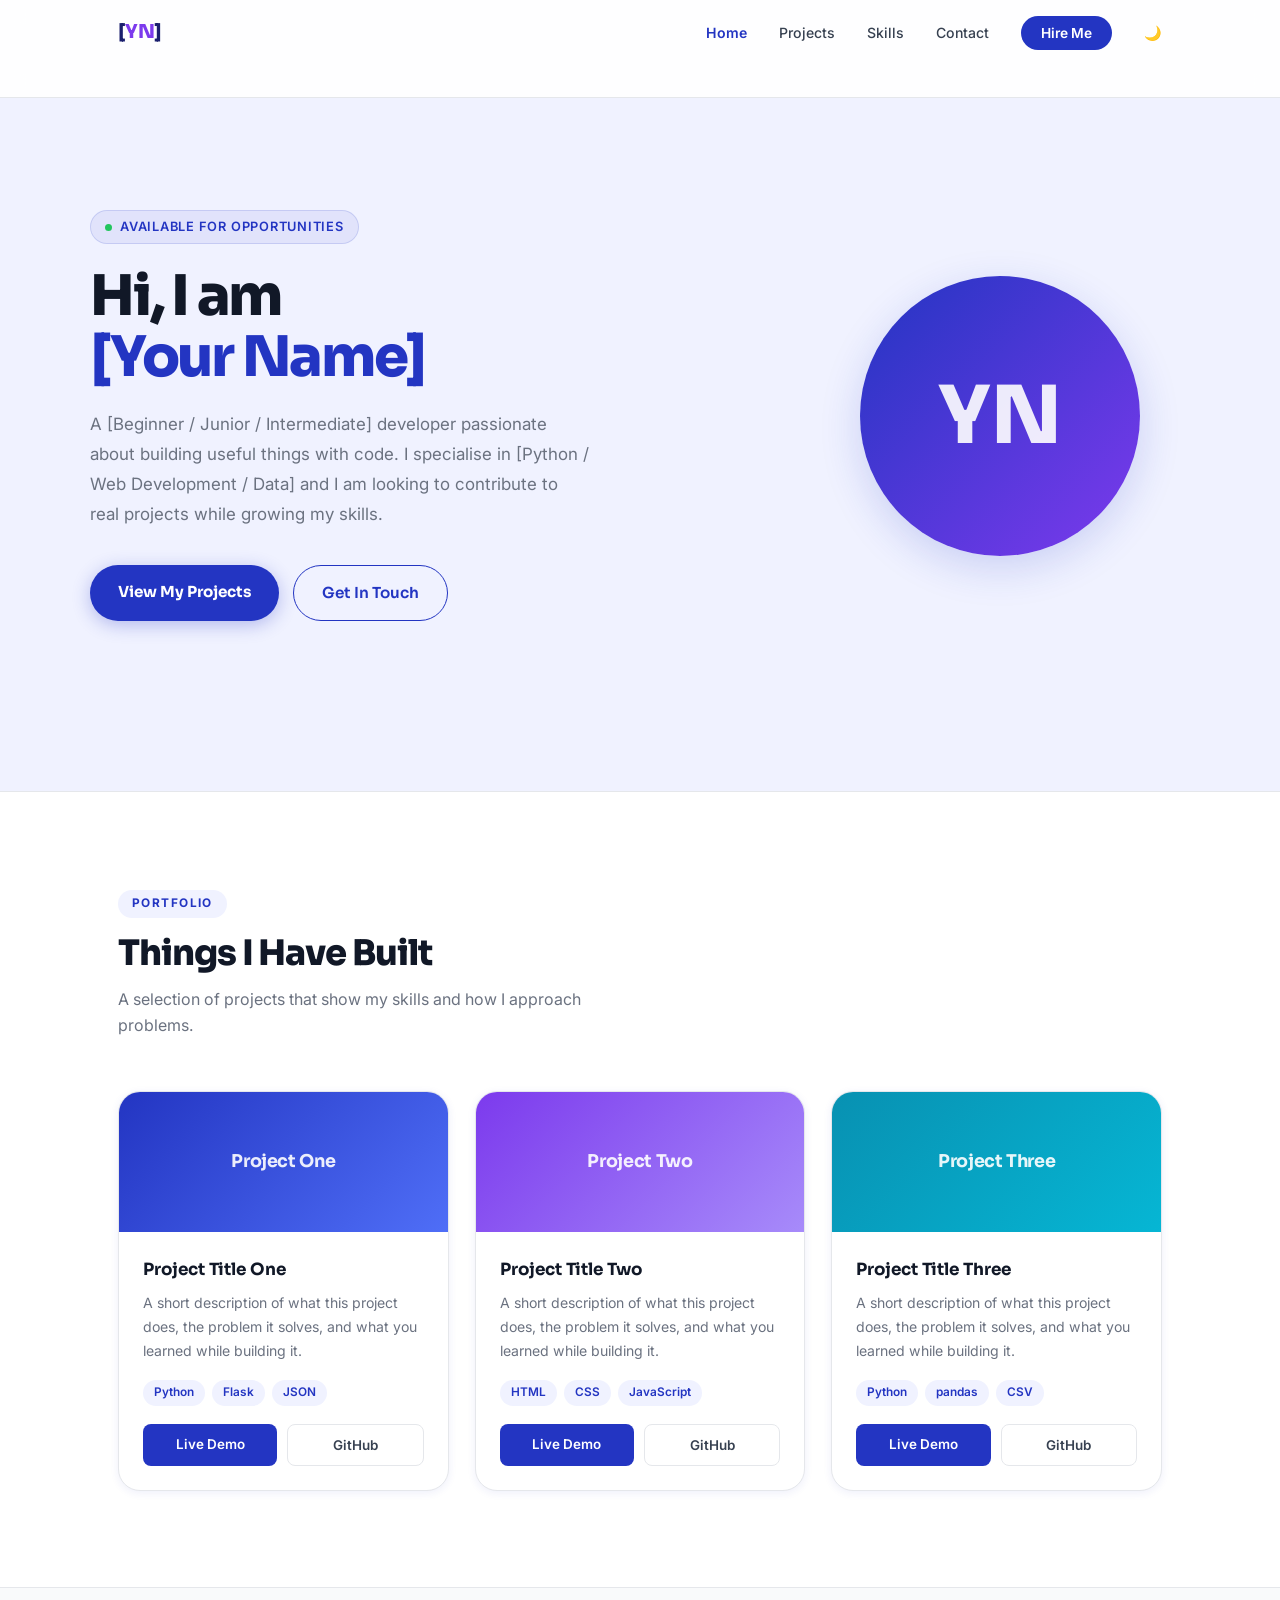
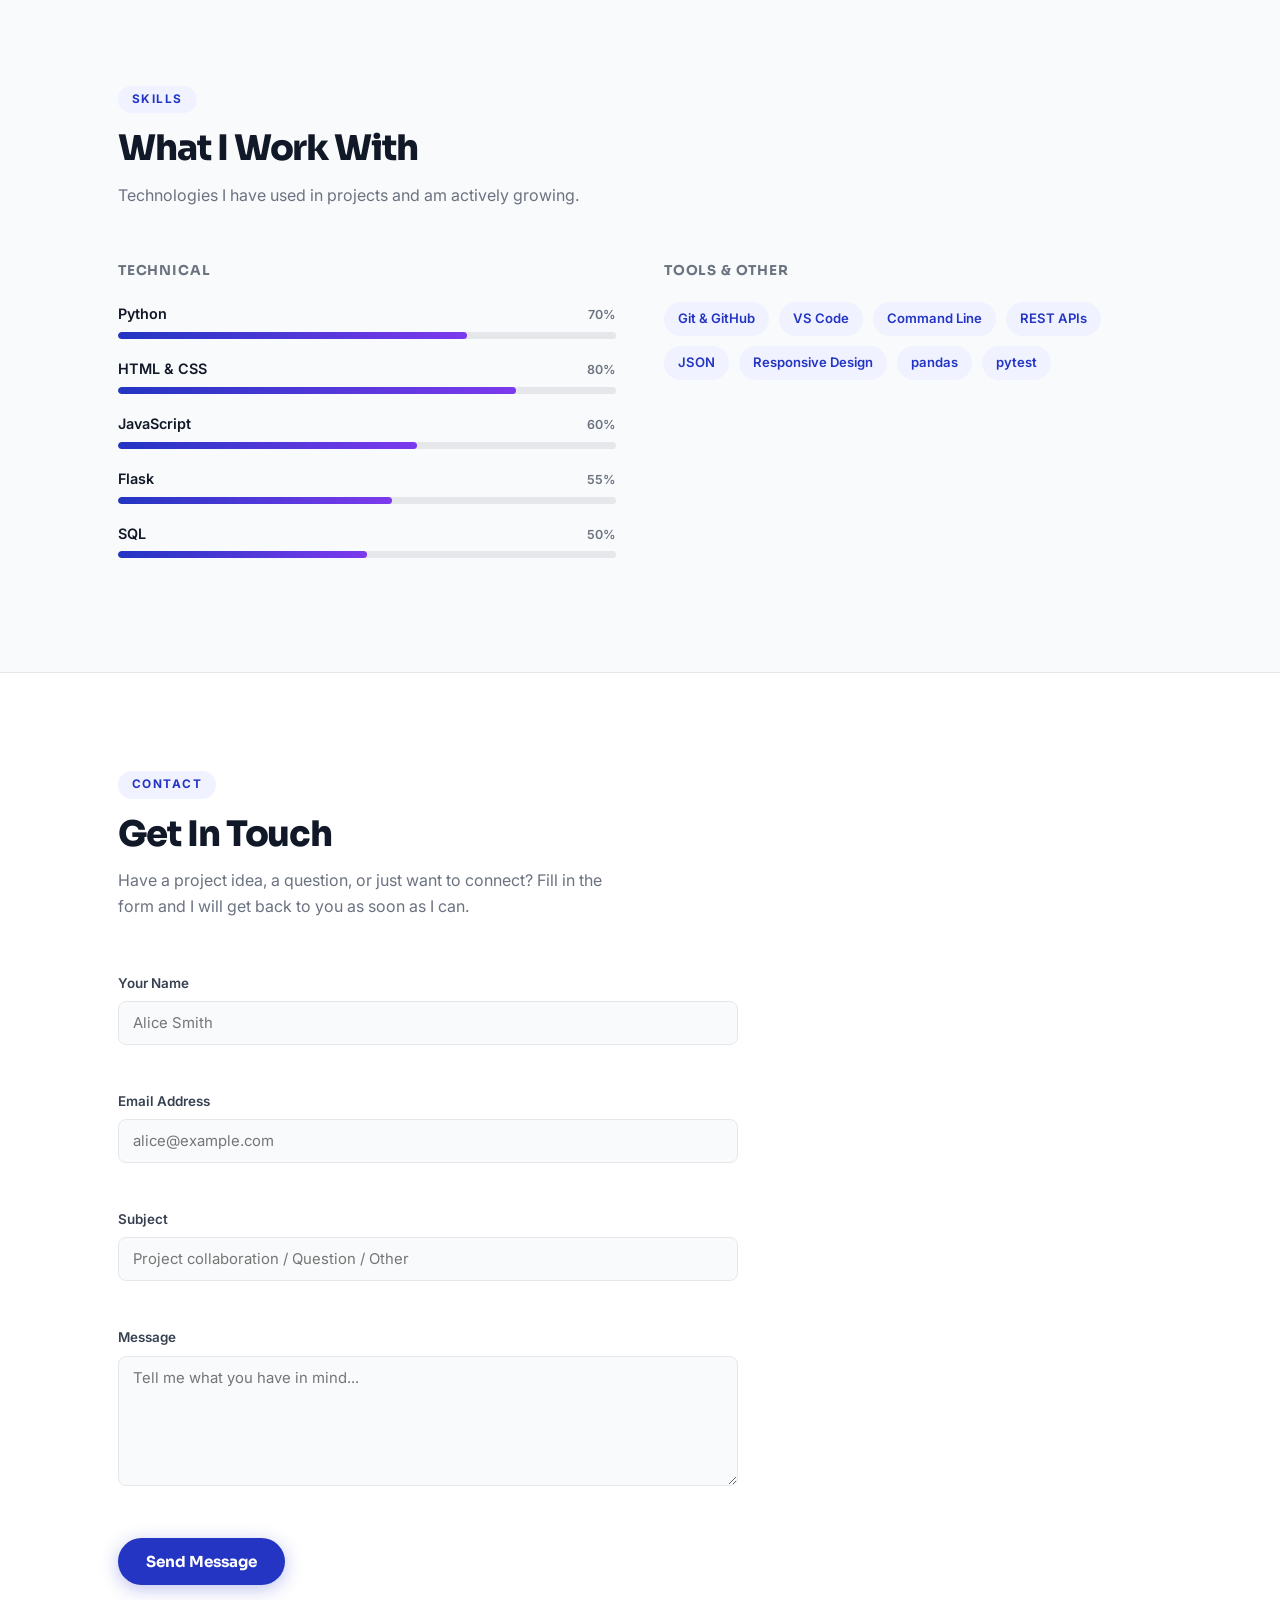
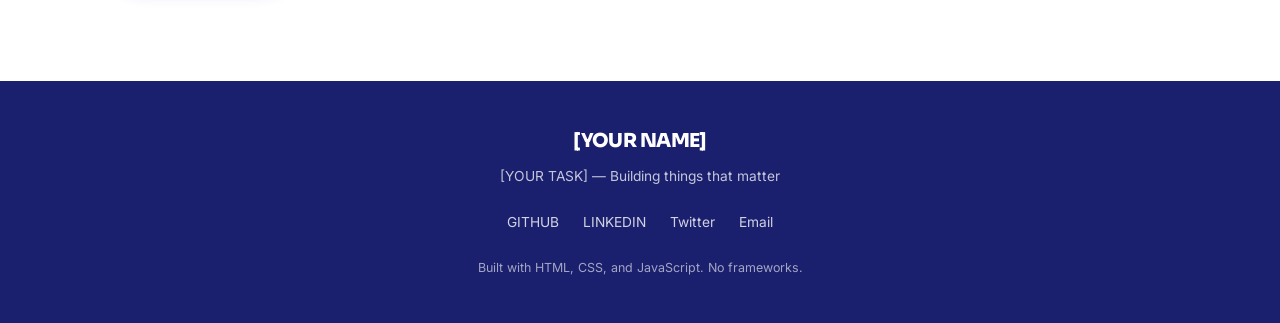
==== commit 4e9b167c: "Merge branch 'main' into feat/ml-roadmap-recommendation" ====
--- a/starter_code/portfolio.html
+++ b/starter_code/portfolio.html
@@ -1,4 +1,4 @@
-<!DOCTYPE html>
+<!doctype html>
 <!--
   portfolio.html
   ==============
@@ -43,1169 +43,1604 @@
       3. Set source to "Deploy from a branch" and select main / root
       4. Your site will be live at https://your-username.github.io/repo-name
 -->
+
 <html lang="en">
-<head>
-  <meta charset="UTF-8" />
-  <meta name="viewport" content="width=device-width, initial-scale=1.0" />
-  <meta name="description" content="Portfolio of [Your Name] — [Your Title]" />
-  <title>[Your Name] — Portfolio</title>
-
-  <!-- Google Fonts -->
-  <link
-    href="https://fonts.googleapis.com/css2?family=Sora:wght@400;600;700;800&family=Inter:wght@400;500;600&display=swap"
-    rel="stylesheet"
-  />
-
-  <style>
-    /* ==============================================================
+  <head>
+    <meta charset="UTF-8" />
+    <meta name="viewport" content="width=device-width, initial-scale=1.0" />
+    <meta
+      name="description"
+      content="Portfolio of [Your Name] — [Your Title]"
+    />
+    <title>[Your Name] — Portfolio</title>
+
+    <!-- Google Fonts -->
+    <link
+      href="https://fonts.googleapis.com/css2?family=Sora:wght@400;600;700;800&family=Inter:wght@400;500;600&display=swap"
+      rel="stylesheet"
+    />
+
+    <style>
+      /* ==============================================================
        CSS CUSTOM PROPERTIES
        Change these to reskin the entire site instantly.
-       ============================================================== */
-    :root {
-      --color-primary:    #2335c2;
-      --color-primary-dk: #1a1f6e;
-      --color-accent:     #7c3aed;
-      --color-accent-lt:  #a78bfa;
-      --color-yellow:     #fbbf24;
-      --color-text:       #111827;
-      --color-text-mid:   #374151;
-      --color-text-light: #6b7280;
-      --color-border:     #e5e7eb;
-      --color-bg:         #ffffff;
-      --color-bg-soft:    #f9fafb;
-      --color-bg-hero:    #f0f2ff;
-
-      --font-display: "Sora", sans-serif;
-      --font-body:    "Inter", sans-serif;
-
-      --radius-sm: 8px;
-      --radius-md: 14px;
-      --radius-lg: 22px;
-      --radius-full: 9999px;
-
-      --shadow-sm: 0 2px 8px rgba(35, 53, 194, 0.08);
-      --shadow-md: 0 6px 24px rgba(35, 53, 194, 0.13);
-      --shadow-lg: 0 12px 40px rgba(35, 53, 194, 0.18);
-
-      --transition: 0.2s ease;
-    }
-
-    /* ==============================================================
+      ============================================================== */
+
+      /* =========================
+   DARK MODE VARIABLES
+   ========================= */
+
+ body.dark {
+  /* BUMPED UP: Made text brighter so it stands out against deep blue/slate */
+  --color-text: #ffffff;       /* Pure white for headers/main titles */
+  --color-text-mid: #f3f4f6;   /* Very bright light gray for normal paragraph text */
+  --color-text-light: #cbd5e1; /* Clear, readable light gray for captions/muted text */
+
+  /* Your backgrounds are fine, keeping them deep and clean */
+  --color-bg: #0f172a;
+  --color-bg-soft: #111827;
+  --color-bg-hero: #0b1220;
+
+  /* BUMPED UP: Made borders slightly lighter so they are actually visible */
+  --color-border: #334155; 
+
+  /* ACCENTS: Vibrant blues that pass contrast rules on dark backgrounds */
+  --color-primary: #60a5fa;    /* Bright sky blue */
+  --color-primary-dk: #93c5fd; /* Lightened this up so if it's used for text, it's readable */
+}
+      :root {
+        --color-primary: #2335c2;
+        --color-primary-dk: #1a1f6e;
+        --color-accent: #7c3aed;
+        --color-accent-lt: #a78bfa;
+        --color-yellow: #fbbf24;
+        --color-text: #111827;
+        --color-text-mid: #374151;
+        --color-text-light: #6b7280;
+        --color-border: #e5e7eb;
+        --color-bg: #ffffff;
+        --color-bg-soft: #f9fafb;
+        --color-bg-hero: #f0f2ff;
+
+        --font-display: "Sora", sans-serif;
+        --font-body: "Inter", sans-serif;
+
+        --radius-sm: 8px;
+        --radius-md: 14px;
+        --radius-lg: 22px;
+        --radius-full: 9999px;
+
+        --shadow-sm: 0 2px 8px rgba(35, 53, 194, 0.08);
+        --shadow-md: 0 6px 24px rgba(35, 53, 194, 0.13);
+        --shadow-lg: 0 12px 40px rgba(35, 53, 194, 0.18);
+
+        --transition: 0.2s ease;
+      }
+
+      /* ==============================================================
        RESET
        ============================================================== */
-    *, *::before, *::after { box-sizing: border-box; margin: 0; padding: 0; }
-    html                   { scroll-behavior: smooth; }
-    body {
-      font-family: var(--font-body);
-      color: var(--color-text);
-      background: var(--color-bg);
-      line-height: 1.65;
-      -webkit-font-smoothing: antialiased;
-    }
-    img  { display: block; max-width: 100%; }
-    a    { color: var(--color-primary); text-decoration: none; }
-    a:hover { text-decoration: underline; }
-    ul   { list-style: none; }
-
-    /* ==============================================================
+      *,
+      *::before,
+      *::after {
+        box-sizing: border-box;
+        margin: 0;
+        padding: 0;
+      }
+      html {
+        scroll-behavior: smooth;
+      }
+      body {
+        font-family: var(--font-body);
+        color: var(--color-text);
+        background: var(--color-bg);
+        line-height: 1.65;
+        -webkit-font-smoothing: antialiased;
+      }
+      img {
+        display: block;
+        max-width: 100%;
+      }
+      a {
+        color: var(--color-primary);
+        text-decoration: none;
+      }
+      a:hover {
+        text-decoration: underline;
+      }
+      ul {
+        list-style: none;
+      }
+
+      /* ==============================================================
        SHARED UTILITIES
        ============================================================== */
-    .container {
-      max-width: 1100px;
-      margin: 0 auto;
-      padding: 0 28px;
-    }
-
-    .section-label {
-      display: inline-block;
-      font-size: 0.74rem;
-      font-weight: 700;
-      letter-spacing: 0.12em;
-      text-transform: uppercase;
-      color: var(--color-primary);
-      background: var(--color-bg-hero);
-      border-radius: var(--radius-full);
-      padding: 4px 14px;
-      margin-bottom: 14px;
-    }
-
-    .section-title {
-      font-family: var(--font-display);
-      font-size: clamp(1.6rem, 3vw, 2.2rem);
-      font-weight: 800;
-      color: var(--color-text);
-      letter-spacing: -0.03em;
-      line-height: 1.2;
-      margin-bottom: 12px;
-    }
-
-    .section-sub {
-      font-size: 1rem;
-      color: var(--color-text-light);
-      max-width: 520px;
-      margin-bottom: 52px;
-    }
-
-    /* Scroll-reveal: elements start invisible and slide up into view */
-    .reveal {
-      opacity: 0;
-      transform: translateY(28px);
-      transition: opacity 0.55s ease, transform 0.55s ease;
-    }
-    .reveal.visible {
-      opacity: 1;
-      transform: translateY(0);
-    }
-
-    /* ==============================================================
+      .container {
+        max-width: 1100px;
+        margin: 0 auto;
+        padding: 0 28px;
+      }
+
+      .section-label {
+        display: inline-block;
+        font-size: 0.74rem;
+        font-weight: 700;
+        letter-spacing: 0.12em;
+        text-transform: uppercase;
+        color: var(--color-primary);
+        background: var(--color-bg-hero);
+        border-radius: var(--radius-full);
+        padding: 4px 14px;
+        margin-bottom: 14px;
+      }
+
+      .section-title {
+        font-family: var(--font-display);
+        font-size: clamp(1.6rem, 3vw, 2.2rem);
+        font-weight: 800;
+        color: var(--color-text);
+        letter-spacing: -0.03em;
+        line-height: 1.2;
+        margin-bottom: 12px;
+      }
+
+      .section-sub {
+        font-size: 1rem;
+        color: var(--color-text-light);
+        max-width: 520px;
+        margin-bottom: 52px;
+      }
+
+      /* Scroll-reveal: elements start invisible and slide up into view */
+      .reveal {
+        opacity: 0;
+        transform: translateY(28px);
+        transition:
+          opacity 0.55s ease,
+          transform 0.55s ease;
+      }
+      .reveal.visible {
+        opacity: 1;
+        transform: translateY(0);
+      }
+
+      /* ==============================================================
        NAVIGATION
        ============================================================== */
-    .navbar {
-      position: fixed;
-      top: 0; left: 0; right: 0;
-      z-index: 100;
-      background: rgba(255, 255, 255, 0.92);
-      backdrop-filter: blur(12px);
-      -webkit-backdrop-filter: blur(12px);
-      border-bottom: 1px solid var(--color-border);
-    }
-
-    .nav-inner {
-      max-width: 1100px;
-      margin: 0 auto;
-      padding: 0 28px;
-      height: 64px;
-      display: flex;
-      align-items: center;
-      justify-content: space-between;
-    }
-
-    .nav-logo {
-      font-family: var(--font-display);
-      font-size: 1.2rem;
-      font-weight: 800;
-      color: var(--color-primary-dk);
-      letter-spacing: -0.03em;
-    }
-    /* TODO Step 2: Replace [YN] with your actual initials */
-    .nav-logo span { color: var(--color-accent); }
-
-    .nav-links {
-      display: flex;
-      align-items: center;
-      gap: 32px;
-    }
-
-    .nav-link {
-      font-size: 0.88rem;
-      font-weight: 500;
-      color: var(--color-text-mid);
-      transition: color var(--transition);
-    }
-    .nav-link:hover { color: var(--color-primary); text-decoration: none; }
-    .nav-link.active { color: var(--color-primary); font-weight: 600; }
-
-    .nav-cta {
-      padding: 9px 20px;
-      background: var(--color-primary);
-      color: #fff;
-      border-radius: var(--radius-full);
-      font-size: 0.86rem;
-      font-weight: 600;
-      transition: opacity var(--transition);
-    }
-    .nav-cta:hover { opacity: 0.88; text-decoration: none; }
-
-    /* Hamburger icon (mobile only) */
-    .nav-hamburger {
-      display: none;
-      flex-direction: column;
-      gap: 5px;
-      background: none;
-      border: none;
-      cursor: pointer;
-      padding: 4px;
-    }
-    .nav-hamburger span {
-      display: block;
-      width: 22px; height: 2px;
-      background: var(--color-text);
-      border-radius: 2px;
-      transition: transform var(--transition), opacity var(--transition);
-    }
-    /* Hamburger open state — handled by JS */
-    .nav-hamburger.open span:nth-child(1) { transform: translateY(7px) rotate(45deg); }
-    .nav-hamburger.open span:nth-child(2) { opacity: 0; }
-    .nav-hamburger.open span:nth-child(3) { transform: translateY(-7px) rotate(-45deg); }
-
-    /* Mobile nav drawer */
-    .nav-mobile {
-      display: none;
-      flex-direction: column;
-      padding: 12px 28px 20px;
-      border-top: 1px solid var(--color-border);
-      background: var(--color-bg);
-    }
-    .nav-mobile.open { display: flex; }
-    .nav-mobile a {
-      padding: 11px 0;
-      font-size: 0.95rem;
-      font-weight: 500;
-      color: var(--color-text-mid);
-      border-bottom: 1px solid var(--color-border);
-    }
-    .nav-mobile a:last-child { border-bottom: none; }
-
-    /* ==============================================================
+      .navbar {
+        position: fixed;
+        top: 0;
+        left: 0;
+        right: 0;
+        z-index: 100;
+        background: rgba(255, 255, 255, 0.92);
+        backdrop-filter: blur(12px);
+        -webkit-backdrop-filter: blur(12px);
+        border-bottom: 1px solid var(--color-border);
+      }
+
+      body.dark .navbar {
+        background: rgba(15, 23, 42, 0.92);
+      }
+
+      .nav-inner {
+        max-width: 1100px;
+        margin: 0 auto;
+        padding: 0 28px;
+        height: 64px;
+        display: flex;
+        align-items: center;
+        justify-content: space-between;
+      }
+
+      .nav-logo {
+        font-family: var(--font-display);
+        font-size: 1.2rem;
+        font-weight: 800;
+        color: var(--color-primary-dk);
+        letter-spacing: -0.03em;
+      }
+
+      /* TODO Step 2: Replace [YN] with your actual initials */
+      .nav-logo span {
+        color: var(--color-accent);
+      }
+
+      .nav-links {
+        display: flex;
+        align-items: center;
+        gap: 32px;
+      }
+
+      .nav-link {
+        font-size: 0.88rem;
+        font-weight: 500;
+        color: var(--color-text-mid);
+        transition: color var(--transition);
+      }
+      .nav-link:hover {
+        color: var(--color-primary);
+        text-decoration: none;
+      }
+      .nav-link.active {
+        color: var(--color-primary);
+        font-weight: 600;
+      }
+
+      .nav-cta {
+        padding: 9px 20px;
+        background: var(--color-primary);
+        color: #fff;
+        border-radius: var(--radius-full);
+        font-size: 0.86rem;
+        font-weight: 600;
+        transition: opacity var(--transition);
+      }
+      .nav-cta:hover {
+        opacity: 0.88;
+        text-decoration: none;
+      }
+
+      /* Hamburger icon (mobile only) */
+      .nav-hamburger {
+        display: none;
+        flex-direction: column;
+        gap: 5px;
+        background: none;
+        border: none;
+        cursor: pointer;
+        padding: 4px;
+      }
+      .nav-hamburger span {
+        display: block;
+        width: 22px;
+        height: 2px;
+        background: var(--color-text);
+        border-radius: 2px;
+        transition:
+          transform var(--transition),
+          opacity var(--transition);
+      }
+      /* Hamburger open state — handled by JS */
+      .nav-hamburger.open span:nth-child(1) {
+        transform: translateY(7px) rotate(45deg);
+      }
+      .nav-hamburger.open span:nth-child(2) {
+        opacity: 0;
+      }
+      .nav-hamburger.open span:nth-child(3) {
+        transform: translateY(-7px) rotate(-45deg);
+      }
+
+      /* Mobile nav drawer */
+      .nav-mobile {
+        display: flex;
+        flex-direction: column;
+        padding: 12px 28px 20px;
+        border-top: 1px solid var(--color-border);
+        background: var(--color-bg);
+
+        /* NEW: hidden state */
+        max-height: 0;
+        overflow: hidden;
+        opacity: 0;
+        transform: translateY(-10px);
+        transition: all 0.3s ease;
+      }
+
+      .nav-mobile.open {
+        max-height: 300px;
+        opacity: 1;
+        transform: translateY(0);
+      }
+
+      /* ==============================================================
        HERO SECTION
        ============================================================== */
-    .hero {
-      padding: 130px 28px 90px;
-      background: var(--color-bg-hero);
-      border-bottom: 1px solid var(--color-border);
-      min-height: 88vh;
-      display: flex;
-      align-items: center;
-    }
-
-    .hero-inner {
-      max-width: 1100px;
-      margin: 0 auto;
-      display: grid;
-      grid-template-columns: 1fr 380px;
-      gap: 64px;
-      align-items: center;
-      width: 100%;
-    }
-
-    .hero-tag {
-      display: inline-flex;
-      align-items: center;
-      gap: 8px;
-      font-size: 0.8rem;
-      font-weight: 600;
-      letter-spacing: 0.06em;
-      text-transform: uppercase;
-      color: var(--color-primary);
-      background: rgba(35, 53, 194, 0.07);
-      border: 1px solid rgba(35, 53, 194, 0.15);
-      border-radius: var(--radius-full);
-      padding: 5px 14px;
-      margin-bottom: 22px;
-    }
-    .hero-tag-dot {
-      width: 7px; height: 7px;
-      border-radius: 50%;
-      background: #22c55e;
-    }
-
-    .hero-heading {
-      font-family: var(--font-display);
-      font-size: clamp(2.2rem, 5vw, 3.5rem);
-      font-weight: 800;
-      color: var(--color-text);
-      letter-spacing: -0.04em;
-      line-height: 1.1;
-      margin-bottom: 20px;
-    }
-    .hero-heading .accent { color: var(--color-primary); }
-
-    .hero-sub {
-      font-size: 1.06rem;
-      color: var(--color-text-light);
-      line-height: 1.78;
-      max-width: 500px;
-      margin-bottom: 36px;
-    }
-
-    .hero-actions {
-      display: flex;
-      gap: 14px;
-      flex-wrap: wrap;
-    }
-
-    .btn-primary {
-      padding: 14px 28px;
-      background: var(--color-primary);
-      color: #fff;
-      border: none;
-      border-radius: var(--radius-full);
-      font-family: var(--font-display);
-      font-size: 0.95rem;
-      font-weight: 700;
-      cursor: pointer;
-      box-shadow: 0 4px 18px rgba(35, 53, 194, 0.3);
-      transition: opacity var(--transition), transform var(--transition);
-      text-decoration: none;
-      display: inline-block;
-    }
-    .btn-primary:hover {
-      opacity: 0.9; transform: translateY(-2px); text-decoration: none;
-    }
-
-    .btn-ghost {
-      padding: 14px 28px;
-      background: transparent;
-      color: var(--color-primary);
-      border: 1.5px solid var(--color-primary);
-      border-radius: var(--radius-full);
-      font-family: var(--font-display);
-      font-size: 0.95rem;
-      font-weight: 600;
-      cursor: pointer;
-      transition: background var(--transition);
-      text-decoration: none;
-      display: inline-block;
-    }
-    .btn-ghost:hover { background: var(--color-bg-hero); text-decoration: none; }
-
-    /* Avatar placeholder on the right side of the hero */
-    .hero-avatar-wrap {
-      display: flex;
-      justify-content: center;
-    }
-    .hero-avatar {
-      width: 280px; height: 280px;
-      border-radius: 50%;
-      background: linear-gradient(135deg, var(--color-primary) 0%, var(--color-accent) 100%);
-      display: flex;
-      align-items: center;
-      justify-content: center;
-      font-family: var(--font-display);
-      font-size: 5rem;
-      font-weight: 800;
-      color: rgba(255,255,255,0.9);
-      box-shadow: var(--shadow-lg);
-      flex-shrink: 0;
-      /* TODO Step 2: Replace this with an <img> tag pointing to your real photo.
+      .hero {
+        padding: 130px 28px 90px;
+        background: var(--color-bg-hero);
+        border-bottom: 1px solid var(--color-border);
+        min-height: 88vh;
+        display: flex;
+        align-items: center;
+      }
+
+      .hero-inner {
+        max-width: 1100px;
+        margin: 0 auto;
+        display: grid;
+        grid-template-columns: 1fr 380px;
+        gap: 64px;
+        align-items: center;
+        width: 100%;
+      }
+
+      .hero-tag {
+        display: inline-flex;
+        align-items: center;
+        gap: 8px;
+        font-size: 0.8rem;
+        font-weight: 600;
+        letter-spacing: 0.06em;
+        text-transform: uppercase;
+        color: var(--color-primary);
+        background: rgba(35, 53, 194, 0.07);
+        border: 1px solid rgba(35, 53, 194, 0.15);
+        border-radius: var(--radius-full);
+        padding: 5px 14px;
+        margin-bottom: 22px;
+      }
+      .hero-tag-dot {
+        width: 7px;
+        height: 7px;
+        border-radius: 50%;
+        background: #22c55e;
+      }
+
+      .hero-heading {
+        font-family: var(--font-display);
+        font-size: clamp(2.2rem, 5vw, 3.5rem);
+        font-weight: 800;
+        color: var(--color-text);
+        letter-spacing: -0.04em;
+        line-height: 1.1;
+        margin-bottom: 20px;
+      }
+      .hero-heading .accent {
+        color: var(--color-primary);
+      }
+
+      .hero-sub {
+        font-size: 1.06rem;
+        color: var(--color-text-light);
+        line-height: 1.78;
+        max-width: 500px;
+        margin-bottom: 36px;
+      }
+
+      .hero-actions {
+        display: flex;
+        gap: 14px;
+        flex-wrap: wrap;
+      }
+
+      .btn-primary {
+        padding: 14px 28px;
+        background: var(--color-primary);
+        color: #fff;
+        border: none;
+        border-radius: var(--radius-full);
+        font-family: var(--font-display);
+        font-size: 0.95rem;
+        font-weight: 700;
+        cursor: pointer;
+        box-shadow: 0 4px 18px rgba(35, 53, 194, 0.3);
+        transition:
+          opacity var(--transition),
+          transform var(--transition);
+        text-decoration: none;
+        display: inline-block;
+      }
+      .btn-primary:hover {
+        opacity: 0.9;
+        transform: translateY(-2px);
+        text-decoration: none;
+      }
+
+      .btn-ghost {
+        padding: 14px 28px;
+        background: transparent;
+        color: var(--color-primary);
+        border: 1.5px solid var(--color-primary);
+        border-radius: var(--radius-full);
+        font-family: var(--font-display);
+        font-size: 0.95rem;
+        font-weight: 600;
+        cursor: pointer;
+        transition: background var(--transition);
+        text-decoration: none;
+        display: inline-block;
+      }
+      .btn-ghost:hover {
+        background: var(--color-bg-hero);
+        text-decoration: none;
+      }
+
+      /* Avatar placeholder on the right side of the hero */
+      .hero-avatar-wrap {
+        display: flex;
+        justify-content: center;
+      }
+      .hero-avatar {
+        width: 280px;
+        height: 280px;
+        border-radius: 50%;
+        background: linear-gradient(
+          135deg,
+          var(--color-primary) 0%,
+          var(--color-accent) 100%
+        );
+        display: flex;
+        align-items: center;
+        justify-content: center;
+        font-family: var(--font-display);
+        font-size: 5rem;
+        font-weight: 800;
+        color: rgba(255, 255, 255, 0.9);
+        box-shadow: var(--shadow-lg);
+        flex-shrink: 0;
+
+        /* TODO Step 2: Replace this with an <img> tag pointing to your real photo.
          Example: <img src="photo.jpg" alt="Your Name" class="hero-avatar" />
          Then remove the background-color and text content. */
-    }
-
-    /* ==============================================================
+      }
+
+      /* ==============================================================
        PROJECTS SECTION
        ============================================================== */
-    .projects-section {
-      padding: 96px 0;
-      background: var(--color-bg);
-    }
-
-    .projects-grid {
-      display: grid;
-      grid-template-columns: repeat(auto-fill, minmax(300px, 1fr));
-      gap: 26px;
-    }
-
-    .project-card {
-      border: 1.5px solid var(--color-border);
-      border-radius: var(--radius-lg);
-      overflow: hidden;
-      background: var(--color-bg);
-      box-shadow: var(--shadow-sm);
-      display: flex;
-      flex-direction: column;
-      transition: box-shadow var(--transition), transform var(--transition),
-                  border-color var(--transition);
-    }
-    .project-card:hover {
-      box-shadow: var(--shadow-md);
-      transform: translateY(-5px);
-      border-color: rgba(35, 53, 194, 0.25);
-    }
-
-    /* Coloured banner at the top of each card */
-    .project-banner {
-      height: 140px;
-      display: flex;
-      align-items: center;
-      justify-content: center;
-      font-family: var(--font-display);
-      font-size: 1.1rem;
-      font-weight: 700;
-      color: rgba(255,255,255,0.9);
-      letter-spacing: -0.02em;
-    }
-    /* TODO Step 4: Replace these generic colours with real project screenshots.
+      .projects-section {
+        padding: 96px 0;
+        background: var(--color-bg);
+      }
+
+      .projects-grid {
+        display: grid;
+        grid-template-columns: repeat(auto-fill, minmax(300px, 1fr));
+        gap: 26px;
+      }
+
+      .project-card {
+        border: 1.5px solid var(--color-border);
+        border-radius: var(--radius-lg);
+        overflow: hidden;
+        background: var(--color-bg);
+        box-shadow: var(--shadow-sm);
+        display: flex;
+        flex-direction: column;
+        transition:
+          box-shadow var(--transition),
+          transform var(--transition),
+          border-color var(--transition);
+      }
+      .project-card:hover {
+        box-shadow: var(--shadow-md);
+        transform: translateY(-5px);
+        border-color: rgba(35, 53, 194, 0.25);
+      }
+
+      /* Coloured banner at the top of each card */
+      .project-banner {
+        height: 140px;
+        display: flex;
+        align-items: center;
+        justify-content: center;
+        font-family: var(--font-display);
+        font-size: 1.1rem;
+        font-weight: 700;
+        color: rgba(255, 255, 255, 0.9);
+        letter-spacing: -0.02em;
+      }
+
+      /* TODO Step 4: Replace these generic colours with real project screenshots.
        Use <img src="screenshot.png" alt="..." class="project-banner-img" loading="lazy" />
        and set height: 180px on .project-card img */
-    .banner-blue   { background: linear-gradient(135deg, #2335c2, #4f6ef7); }
-    .banner-purple { background: linear-gradient(135deg, #7c3aed, #a78bfa); }
-    .banner-teal   { background: linear-gradient(135deg, #0891b2, #06b6d4); }
-
-    .project-body { padding: 24px; flex: 1; display: flex; flex-direction: column; }
-
-    .project-title {
-      font-family: var(--font-display);
-      font-size: 1.05rem;
-      font-weight: 700;
-      color: var(--color-text);
-      margin-bottom: 8px;
-    }
-
-    .project-desc {
-      font-size: 0.88rem;
-      color: var(--color-text-light);
-      line-height: 1.68;
-      flex: 1;
-      margin-bottom: 18px;
-    }
-
-    .project-tags {
-      display: flex;
-      flex-wrap: wrap;
-      gap: 7px;
-      margin-bottom: 18px;
-    }
-    .tag {
-      font-size: 0.74rem;
-      font-weight: 600;
-      padding: 3px 11px;
-      border-radius: var(--radius-full);
-      background: var(--color-bg-hero);
-      color: var(--color-primary);
-    }
-
-    .project-links { display: flex; gap: 10px; }
-    .project-link {
-      flex: 1;
-      padding: 9px 14px;
-      font-size: 0.84rem;
-      font-weight: 600;
-      text-align: center;
-      border-radius: var(--radius-sm);
-      transition: background var(--transition), color var(--transition);
-    }
-    .project-link--primary {
-      background: var(--color-primary);
-      color: #fff;
-    }
-    .project-link--primary:hover { opacity: 0.88; text-decoration: none; color: #fff; }
-    .project-link--ghost {
-      border: 1.5px solid var(--color-border);
-      color: var(--color-text-mid);
-    }
-    .project-link--ghost:hover { border-color: var(--color-primary); color: var(--color-primary); text-decoration: none; }
-
-    /* ==============================================================
+
+      .banner-blue {
+        background: linear-gradient(135deg, #2335c2, #4f6ef7);
+      }
+      .banner-purple {
+        background: linear-gradient(135deg, #7c3aed, #a78bfa);
+      }
+      .banner-teal {
+        background: linear-gradient(135deg, #0891b2, #06b6d4);
+      }
+
+      .project-body {
+        padding: 24px;
+        flex: 1;
+        display: flex;
+        flex-direction: column;
+      }
+
+      .project-title {
+        font-family: var(--font-display);
+        font-size: 1.05rem;
+        font-weight: 700;
+        color: var(--color-text);
+        margin-bottom: 8px;
+      }
+
+      .project-desc {
+        font-size: 0.88rem;
+        color: var(--color-text-light);
+        line-height: 1.68;
+        flex: 1;
+        margin-bottom: 18px;
+      }
+
+      .project-tags {
+        display: flex;
+        flex-wrap: wrap;
+        gap: 7px;
+        margin-bottom: 18px;
+      }
+      .tag {
+        font-size: 0.74rem;
+        font-weight: 600;
+        padding: 3px 11px;
+        border-radius: var(--radius-full);
+        background: var(--color-bg-hero);
+        color: var(--color-primary);
+      }
+
+      .project-links {
+        display: flex;
+        gap: 10px;
+      }
+      .project-link {
+        flex: 1;
+        padding: 9px 14px;
+        font-size: 0.84rem;
+        font-weight: 600;
+        text-align: center;
+        border-radius: var(--radius-sm);
+        transition:
+          background var(--transition),
+          color var(--transition);
+      }
+      .project-link--primary {
+        background: var(--color-primary);
+        color: #fff;
+      }
+      .project-link--primary:hover {
+        opacity: 0.88;
+        text-decoration: none;
+        color: #fff;
+      }
+      .project-link--ghost {
+        border: 1.5px solid var(--color-border);
+        color: var(--color-text-mid);
+      }
+      .project-link--ghost:hover {
+        border-color: var(--color-primary);
+        color: var(--color-primary);
+        text-decoration: none;
+      }
+
+      /* ==============================================================
        SKILLS SECTION
        ============================================================== */
-    .skills-section {
-      padding: 96px 0;
-      background: var(--color-bg-soft);
-      border-top: 1px solid var(--color-border);
-      border-bottom: 1px solid var(--color-border);
-    }
-
-    .skills-grid {
-      display: grid;
-      grid-template-columns: 1fr 1fr;
-      gap: 48px;
-    }
-
-    .skills-group-title {
-      font-family: var(--font-display);
-      font-size: 0.85rem;
-      font-weight: 700;
-      letter-spacing: 0.06em;
-      text-transform: uppercase;
-      color: var(--color-text-light);
-      margin-bottom: 20px;
-    }
-
-    .skill-item {
-      margin-bottom: 18px;
-    }
-
-    .skill-header {
-      display: flex;
-      justify-content: space-between;
-      align-items: baseline;
-      margin-bottom: 6px;
-    }
-    .skill-name {
-      font-size: 0.9rem;
-      font-weight: 600;
-      color: var(--color-text);
-    }
-    .skill-pct {
-      font-size: 0.78rem;
-      font-weight: 600;
-      color: var(--color-text-light);
-    }
-
-    .skill-track {
-      height: 7px;
-      background: var(--color-border);
-      border-radius: var(--radius-full);
-      overflow: hidden;
-    }
-    /* Width starts at 0 and is animated to data-pct by JS */
-    .skill-bar {
-      height: 100%;
-      width: 0%;
-      background: linear-gradient(90deg, var(--color-primary), var(--color-accent));
-      border-radius: var(--radius-full);
-      transition: width 1s ease;
-    }
-
-    /* ==============================================================
+      .skills-section {
+        padding: 96px 0;
+        background: var(--color-bg-soft);
+        border-top: 1px solid var(--color-border);
+        border-bottom: 1px solid var(--color-border);
+      }
+
+      .skills-grid {
+        display: grid;
+        grid-template-columns: 1fr 1fr;
+        gap: 48px;
+      }
+
+      .skills-group-title {
+        font-family: var(--font-display);
+        font-size: 0.85rem;
+        font-weight: 700;
+        letter-spacing: 0.06em;
+        text-transform: uppercase;
+        color: var(--color-text-light);
+        margin-bottom: 20px;
+      }
+
+      .skill-item {
+        margin-bottom: 18px;
+      }
+
+      .skill-header {
+        display: flex;
+        justify-content: space-between;
+        align-items: baseline;
+        margin-bottom: 6px;
+      }
+      .skill-name {
+        font-size: 0.9rem;
+        font-weight: 600;
+        color: var(--color-text);
+      }
+      .skill-pct {
+        font-size: 0.78rem;
+        font-weight: 600;
+        color: var(--color-text-light);
+      }
+
+      .skill-track {
+        height: 7px;
+        background: var(--color-border);
+        border-radius: var(--radius-full);
+        overflow: hidden;
+      }
+      /* Width starts at 0 and is animated to data-pct by JS */
+      .skill-bar {
+        height: 100%;
+        width: 0%;
+        background: linear-gradient(
+          90deg,
+          var(--color-primary),
+          var(--color-accent)
+        );
+        border-radius: var(--radius-full);
+        transition: width 1s ease;
+      }
+
+      /* ==============================================================
        CONTACT SECTION
        ============================================================== */
-    .contact-section {
-      padding: 96px 0;
-      background: var(--color-bg);
-    }
-
-    .contact-inner {
-      max-width: 620px;
-    }
-
-    .form-group {
-      margin-bottom: 22px;
-    }
-
-    label {
-      display: block;
-      font-size: 0.84rem;
-      font-weight: 600;
-      color: var(--color-text-mid);
-      margin-bottom: 7px;
-    }
-
-    .form-control {
-      width: 100%;
-      padding: 12px 14px;
-      border: 1.5px solid var(--color-border);
-      border-radius: var(--radius-sm);
-      font-family: var(--font-body);
-      font-size: 0.93rem;
-      color: var(--color-text);
-      background: var(--color-bg-soft);
-      transition: border-color var(--transition), box-shadow var(--transition);
-    }
-    .form-control:focus {
-      outline: none;
-      border-color: var(--color-primary);
-      box-shadow: 0 0 0 3px rgba(35, 53, 194, 0.1);
-      background: #fff;
-    }
-    .form-control.error-field { border-color: #dc2626; }
-
-    textarea.form-control {
-      resize: vertical;
-      min-height: 130px;
-    }
-
-    .form-error {
-      font-size: 0.8rem;
-      color: #dc2626;
-      margin-top: 5px;
-      min-height: 18px;
-      font-weight: 500;
-    }
-
-    .form-success {
-      padding: 14px 18px;
-      background: #dcfce7;
-      border: 1px solid #86efac;
-      border-radius: var(--radius-sm);
-      font-size: 0.88rem;
-      color: #166534;
-      font-weight: 500;
-      display: none;
-      margin-bottom: 16px;
-    }
-
-    /* ==============================================================
-       FOOTER
-       ============================================================== */
-    .footer {
-      background: var(--color-primary-dk);
-      padding: 44px 28px;
-      text-align: center;
-    }
-    .footer-name {
-      font-family: var(--font-display);
-      font-size: 1.2rem;
-      font-weight: 800;
-      color: #fff;
-      letter-spacing: -0.03em;
-      margin-bottom: 8px;
-    }
-    .footer-tagline {
-      font-size: 0.86rem;
-      color: rgba(255,255,255,0.45);
-      margin-bottom: 4px;
-    }
-    .footer-links {
-      display: flex;
-      justify-content: center;
-      gap: 24px;
-      flex-wrap: wrap;
-    }
-    .footer-links a {
-      font-size: 0.86rem;
-      color: rgba(255,255,255,0.55);
-      transition: color var(--transition);
-    }
-    .footer-links a:hover { color: #fff; text-decoration: none; }
-    .footer-copy {
-      font-size: 0.78rem;
-      color: rgba(255,255,255,0.25);
-      margin-top: 20px;
-    }
-
-    /* ==============================================================
+      .contact-section {
+        padding: 96px 0;
+        background: var(--color-bg);
+      }
+
+      .contact-inner {
+        max-width: 620px;
+      }
+
+      .form-group {
+        margin-bottom: 22px;
+      }
+
+      label {
+        display: block;
+        font-size: 0.84rem;
+        font-weight: 600;
+        color: var(--color-text-mid);
+        margin-bottom: 7px;
+      }
+
+      .form-control {
+        width: 100%;
+        padding: 12px 14px;
+        border: 1.5px solid var(--color-border);
+        border-radius: var(--radius-sm);
+        font-family: var(--font-body);
+        font-size: 0.93rem;
+        color: var(--color-text);
+        background: var(--color-bg-soft);
+        transition:
+          border-color var(--transition),
+          box-shadow var(--transition);
+      }
+      .form-control:focus {
+        outline: none;
+        border-color: var(--color-primary);
+        box-shadow: 0 0 0 3px rgba(35, 53, 194, 0.1);
+        background: #fff;
+      }
+      .form-control.error-field {
+        border-color: #dc2626;
+      }
+
+      textarea.form-control {
+        resize: vertical;
+        min-height: 130px;
+      }
+
+      .form-error {
+        font-size: 0.8rem;
+        color: #dc2626;
+        margin-top: 5px;
+        min-height: 18px;
+        font-weight: 500;
+      }
+
+      .form-success {
+        padding: 14px 18px;
+        background: #dcfce7;
+        border: 1px solid #86efac;
+        border-radius: var(--radius-sm);
+        font-size: 0.88rem;
+        color: #166534;
+        font-weight: 500;
+        display: none;
+        margin-bottom: 16px;
+      }
+
+      
+/* LIGHT MODE (Default): Deep blue background, clean white text */
+.contact-section button, 
+.btn-primary, 
+.submit-btn {
+  color: #ffffff !important; 
+  font-weight: 700;
+}
+
+/* DARK MODE: Light blue background, crisp black text */
+body.dark .contact-section button, 
+body.dark .btn-primary, 
+body.dark .submit-btn {
+  color: #0f172a !important;
+}
+
+ /* ==============================================================
+   FOOTER STRUCTURE
+   ============================================================== */
+.footer {
+  background: var(--color-primary-dk);
+  padding: 44px 28px;
+  text-align: center;
+}
+.footer-name {
+  font-family: var(--font-display);
+  font-size: 1.2rem;
+  font-weight: 800;
+  letter-spacing: -0.03em;
+  margin-bottom: 8px;
+}
+.footer-tagline {
+  font-size: 0.86rem;
+  margin-bottom: 24px;
+}
+.footer-links {
+  display: flex;
+  justify-content: center;
+  gap: 24px;
+  flex-wrap: wrap;
+}
+.footer-links a {
+  font-size: 0.86rem;
+  transition: color var(--transition);
+}
+.footer-links a:hover {
+  text-decoration: underline;
+}
+.footer-copy {
+  font-size: 0.78rem;
+  margin-top: 24px;
+}
+
+/* ==============================================================
+   FOOTER COLORS: LIGHT MODE (Default - White Text)
+   ============================================================== */
+.footer-name {
+  color: #ffffff !important;
+}
+.footer-tagline {
+  color: rgba(255, 255, 255, 0.75) !important;
+}
+.footer-links a {
+  color: rgba(255, 255, 255, 0.8) !important;
+}
+.footer-links a:hover {
+  color: #ffffff !important;
+}
+.footer-copy {
+  color: rgba(255, 255, 255, 0.6) !important;
+}
+
+/* ==============================================================
+   FOOTER COLORS: DARK MODE (body.dark - Black Text)
+   ============================================================== */
+body.dark .footer-name {
+  color: #0f172a !important;
+}
+body.dark .footer-tagline {
+  color: rgba(15, 23, 42, 0.75) !important;
+}
+body.dark .footer-links a {
+  color: rgba(15, 23, 42, 0.8) !important;
+}
+body.dark .footer-links a:hover {
+  color: #000000 !important;
+}
+body.dark .footer-copy {
+  color: rgba(15, 23, 42, 0.6) !important;
+}
+
+      
+      /* ==============================================================
        RESPONSIVE
        ============================================================== */
-    @media (max-width: 900px) {
-      .hero-inner    { grid-template-columns: 1fr; }
-      .hero-avatar-wrap { order: -1; }
-      .hero-avatar   { width: 180px; height: 180px; font-size: 3rem; }
-      .skills-grid   { grid-template-columns: 1fr; gap: 32px; }
-    }
-
-    @media (max-width: 640px) {
-      .nav-links     { display: none; }
-      .nav-hamburger { display: flex; }
-      .hero          { padding: 110px 20px 72px; }
-      .hero-heading  { font-size: 2rem; }
-      .container     { padding: 0 20px; }
-      .projects-grid { grid-template-columns: 1fr; }
-    }
-  </style>
-</head>
-<body>
-
-  <!-- ============================================================
+      @media (max-width: 900px) {
+        .hero-inner {
+          grid-template-columns: 1fr;
+        }
+        .hero-avatar-wrap {
+          order: -1;
+        }
+        .hero-avatar {
+          width: 180px;
+          height: 180px;
+          font-size: 3rem;
+        }
+        .skills-grid {
+          grid-template-columns: 1fr;
+          gap: 32px;
+        }
+      }
+
+      @media (max-width: 640px) {
+        .nav-links {
+          display: none;
+        }
+        .nav-hamburger {
+          display: flex;
+        }
+        .hero {
+          padding: 110px 20px 72px;
+        }
+        .hero-heading {
+          font-size: 2rem;
+        }
+        .container {
+          padding: 0 20px;
+        }
+        .projects-grid {
+          grid-template-columns: 1fr;
+        }
+      }
+    </style>
+  </head>
+  <body>
+    <!-- ============================================================
        NAVIGATION
        ============================================================ -->
-  <nav class="navbar" id="navbar">
-    <div class="nav-inner">
-      <!-- TODO Step 2: Replace [YN] with your initials and [Your Name] below -->
-      <a href="#home" class="nav-logo">[<span>YN</span>]</a>
-
-      <ul class="nav-links">
-        <li><a href="#home"     class="nav-link active">Home</a></li>
-        <li><a href="#projects" class="nav-link">Projects</a></li>
-        <li><a href="#skills"   class="nav-link">Skills</a></li>
-        <li><a href="#contact"  class="nav-link">Contact</a></li>
-        <li><a href="#contact"  class="nav-cta">Hire Me</a></li>
-      </ul>
-
-      <button
-        class="nav-hamburger"
-        id="hamburger"
-        aria-label="Toggle navigation"
-        aria-expanded="false"
-      >
-        <span></span><span></span><span></span>
-      </button>
-    </div>
-
-    <!-- Mobile navigation drawer -->
-    <div class="nav-mobile" id="nav-mobile">
-      <a href="#home"     onclick="closeMenu()">Home</a>
-      <a href="#projects" onclick="closeMenu()">Projects</a>
-      <a href="#skills"   onclick="closeMenu()">Skills</a>
-      <a href="#contact"  onclick="closeMenu()">Contact</a>
-    </div>
-  </nav>
-
-
-  <!-- ============================================================
+    <nav class="navbar" id="navbar">
+      <div class="nav-inner">
+        <!-- TODO Step 2: Replace [YN] with your initials and [Your Name] below -->
+        <a href="#home" class="nav-logo">[<span>YN</span>]</a>
+        
+
+        <ul class="nav-links">
+          <li><a href="#home" class="nav-link active">Home</a></li>
+          <li><a href="#projects" class="nav-link">Projects</a></li>
+          <li><a href="#skills" class="nav-link">Skills</a></li>
+          <li><a href="#contact" class="nav-link">Contact</a></li>
+          <li><a href="#contact" class="nav-cta">Hire Me</a></li>
+
+          <li>
+          <button
+            id="theme-toggle"
+            class="nav-link"
+            style="background: none; border: none; cursor: pointer"
+            aria-label="Toggle dark mode"
+          >
+            🌙
+          </button>
+        </li>
+
+        </ul>
+
+        <button
+          class="nav-hamburger"
+          id="hamburger"
+          aria-label="Toggle navigation"
+          aria-expanded="false"
+        >
+          <span></span><span></span><span></span>
+        </button>
+      </div>
+
+      <!-- Mobile navigation drawer -->
+      <div class="nav-mobile" id="nav-mobile">
+        <a href="#home" onclick="closeMenu()">Home</a>
+        <a href="#projects" onclick="closeMenu()">Projects</a>
+        <a href="#skills" onclick="closeMenu()">Skills</a>
+        <a href="#contact" onclick="closeMenu()">Contact</a>
+      </div>
+    </nav>
+
+    <!-- ============================================================
        HERO SECTION
        ============================================================ -->
-  <section class="hero" id="home">
-    <div class="hero-inner">
-      <div class="hero-copy">
-        <!-- TODO Step 2: Update the tag text to reflect your current status -->
-        <div class="hero-tag">
-          <span class="hero-tag-dot"></span>
-          Available for opportunities
+    <section class="hero" id="home">
+      <div class="hero-inner">
+        <div class="hero-copy">
+          <!-- TODO Step 2: Update the tag text to reflect your current status -->
+          <div class="hero-tag">
+            <span class="hero-tag-dot"></span>
+            Available for opportunities
+          </div>
+
+          <!-- TODO Step 2: Replace with your real name and title -->
+          <h1 class="hero-heading">
+            Hi, I am<br />
+            <span class="accent">[Your Name]</span>
+          </h1>
+
+          <!-- TODO Step 2: Write 2-3 sentences about yourself -->
+          <p class="hero-sub">
+            A [Beginner / Junior / Intermediate] developer passionate about
+            building useful things with code. I specialise in [Python / Web
+            Development / Data] and I am looking to contribute to real projects
+            while growing my skills.
+          </p>
+
+          <div class="hero-actions">
+            <a href="#projects" class="btn-primary">View My Projects</a>
+            <a href="#contact" class="btn-ghost">Get In Touch</a>
+          </div>
         </div>
 
-        <!-- TODO Step 2: Replace with your real name and title -->
-        <h1 class="hero-heading">
-          Hi, I am<br>
-          <span class="accent">[Your Name]</span>
-        </h1>
-
-        <!-- TODO Step 2: Write 2-3 sentences about yourself -->
-        <p class="hero-sub">
-          A [Beginner / Junior / Intermediate] developer passionate about
-          building useful things with code. I specialise in [Python / Web
-          Development / Data] and I am looking to contribute to real
-          projects while growing my skills.
-        </p>
-
-        <div class="hero-actions">
-          <a href="#projects" class="btn-primary">View My Projects</a>
-          <a href="#contact"  class="btn-ghost">Get In Touch</a>
+        <!-- TODO Step 2: Replace the initials with your photo -->
+        <div class="hero-avatar-wrap">
+          <div class="hero-avatar" aria-label="Profile photo placeholder">
+            <!-- Replace this entire div with:
+               <img src="your-photo.jpg" alt="[Your Name]" class="hero-avatar" />
+          -->
+            YN
+          </div>
         </div>
       </div>
-
-      <!-- TODO Step 2: Replace the initials with your photo -->
-      <div class="hero-avatar-wrap">
-        <div class="hero-avatar" aria-label="Profile photo placeholder">
-          <!-- Replace this entire div with:
-               <img src="your-photo.jpg" alt="[Your Name]" class="hero-avatar" />
-          -->
-          YN
+    </section>
+
+    <!-- ============================================================
+       PROJECTS SECTION
+       ============================================================ -->
+    <section class="projects-section" id="projects">
+      <div class="container">
+        <div class="reveal">
+          <div class="section-label">Portfolio</div>
+          <h2 class="section-title">Things I Have Built</h2>
+          <p class="section-sub">
+            A selection of projects that show my skills and how I approach
+            problems.
+            <!-- TODO Step 4: Update this text -->
+          </p>
+        </div>
+
+        <div class="projects-grid">
+          <!-- ---- Project Card 1 ---- -->
+          <!-- TODO Step 4: Replace with your real project details -->
+
+          <article class="project-card reveal">
+            <div class="project-banner banner-blue">
+              <!-- Replace this with a screenshot: <img src="screenshot.png" alt="Project name" loading="lazy"> -->
+
+              Project One
+            </div>
+            <div class="project-body">
+              <h3 class="project-title">Project Title One</h3>
+              <p class="project-desc">
+                A short description of what this project does, the problem it
+                solves, and what you learned while building it.
+              </p>
+              <div class="project-tags">
+                <span class="tag">Python</span>
+                <span class="tag">Flask</span>
+                <span class="tag">JSON</span>
+              </div>
+              <div class="project-links">
+                <!-- TODO Step 4: Replace # with your real GitHub and live URLs -->
+
+                <a
+                  href="#"
+                  class="project-link project-link--primary"
+                  target="_blank"
+                  rel="noopener noreferrer"
+                  >Live Demo</a
+                >
+                <a
+                  href="#"
+                  class="project-link project-link--ghost"
+                  target="_blank"
+                  rel="noopener noreferrer"
+                  >GitHub</a
+                >
+              </div>
+            </div>
+          </article>
+
+          <!-- ---- Project Card 2 ---- -->
+          <article class="project-card reveal">
+            <div class="project-banner banner-purple">Project Two</div>
+            <div class="project-body">
+              <h3 class="project-title">Project Title Two</h3>
+              <p class="project-desc">
+                A short description of what this project does, the problem it
+                solves, and what you learned while building it.
+              </p>
+              <div class="project-tags">
+                <span class="tag">HTML</span>
+                <span class="tag">CSS</span>
+                <span class="tag">JavaScript</span>
+              </div>
+              <div class="project-links">
+                <a
+                  href="#"
+                  class="project-link project-link--primary"
+                  target="_blank"
+                  rel="noopener noreferrer"
+                  >Live Demo</a
+                >
+                <a
+                  href="#"
+                  class="project-link project-link--ghost"
+                  target="_blank"
+                  rel="noopener noreferrer"
+                  >GitHub</a
+                >
+              </div>
+            </div>
+          </article>
+
+          <!-- ---- Project Card 3 ---- -->
+          <article class="project-card reveal">
+            <div class="project-banner banner-teal">Project Three</div>
+            <div class="project-body">
+              <h3 class="project-title">Project Title Three</h3>
+              <p class="project-desc">
+                A short description of what this project does, the problem it
+                solves, and what you learned while building it.
+              </p>
+              <div class="project-tags">
+                <span class="tag">Python</span>
+                <span class="tag">pandas</span>
+                <span class="tag">CSV</span>
+              </div>
+              <div class="project-links">
+                <a
+                  href="#"
+                  class="project-link project-link--primary"
+                  target="_blank"
+                  rel="noopener noreferrer"
+                  >Live Demo</a
+                >
+                <a
+                  href="#"
+                  class="project-link project-link--ghost"
+                  target="_blank"
+                  rel="noopener noreferrer"
+                  >GitHub</a
+                >
+              </div>
+            </div>
+          </article>
         </div>
       </div>
-    </div>
-  </section>
-
-
-  <!-- ============================================================
-       PROJECTS SECTION
-       ============================================================ -->
-  <section class="projects-section" id="projects">
-    <div class="container">
-      <div class="reveal">
-        <div class="section-label">Portfolio</div>
-        <h2 class="section-title">Things I Have Built</h2>
-        <p class="section-sub">
-          A selection of projects that show my skills and how I approach problems.
-          <!-- TODO Step 4: Update this text -->
-        </p>
-      </div>
-
-      <div class="projects-grid">
-
-        <!-- ---- Project Card 1 ---- -->
-        <!-- TODO Step 4: Replace with your real project details -->
-        <article class="project-card reveal">
-          <div class="project-banner banner-blue">
-            <!-- Replace this with a screenshot: <img src="screenshot.png" alt="Project name" loading="lazy"> -->
-            Project One
-          </div>
-          <div class="project-body">
-            <h3 class="project-title">Project Title One</h3>
-            <p class="project-desc">
-              A short description of what this project does, the problem it
-              solves, and what you learned while building it.
-            </p>
-            <div class="project-tags">
-              <span class="tag">Python</span>
-              <span class="tag">Flask</span>
-              <span class="tag">JSON</span>
-            </div>
-            <div class="project-links">
-              <!-- TODO Step 4: Replace # with your real GitHub and live URLs -->
-              <a href="#" class="project-link project-link--primary" target="_blank" rel="noopener noreferrer">Live Demo</a>
-              <a href="#" class="project-link project-link--ghost"   target="_blank" rel="noopener noreferrer">GitHub</a>
-            </div>
-          </div>
-        </article>
-
-        <!-- ---- Project Card 2 ---- -->
-        <article class="project-card reveal">
-          <div class="project-banner banner-purple">Project Two</div>
-          <div class="project-body">
-            <h3 class="project-title">Project Title Two</h3>
-            <p class="project-desc">
-              A short description of what this project does, the problem it
-              solves, and what you learned while building it.
-            </p>
-            <div class="project-tags">
-              <span class="tag">HTML</span>
-              <span class="tag">CSS</span>
-              <span class="tag">JavaScript</span>
-            </div>
-            <div class="project-links">
-              <a href="#" class="project-link project-link--primary" target="_blank" rel="noopener noreferrer">Live Demo</a>
-              <a href="#" class="project-link project-link--ghost"   target="_blank" rel="noopener noreferrer">GitHub</a>
-            </div>
-          </div>
-        </article>
-
-        <!-- ---- Project Card 3 ---- -->
-        <article class="project-card reveal">
-          <div class="project-banner banner-teal">Project Three</div>
-          <div class="project-body">
-            <h3 class="project-title">Project Title Three</h3>
-            <p class="project-desc">
-              A short description of what this project does, the problem it
-              solves, and what you learned while building it.
-            </p>
-            <div class="project-tags">
-              <span class="tag">Python</span>
-              <span class="tag">pandas</span>
-              <span class="tag">CSV</span>
-            </div>
-            <div class="project-links">
-              <a href="#" class="project-link project-link--primary" target="_blank" rel="noopener noreferrer">Live Demo</a>
-              <a href="#" class="project-link project-link--ghost"   target="_blank" rel="noopener noreferrer">GitHub</a>
-            </div>
-          </div>
-        </article>
-
-      </div>
-    </div>
-  </section>
-
-
-  <!-- ============================================================
+    </section>
+
+    <!-- ============================================================
        SKILLS SECTION
        ============================================================ -->
-  <section class="skills-section" id="skills">
-    <div class="container">
-      <div class="reveal">
-        <div class="section-label">Skills</div>
-        <h2 class="section-title">What I Work With</h2>
-        <p class="section-sub">
-          Technologies I have used in projects and am actively growing.
-        </p>
-      </div>
-
-      <div class="skills-grid reveal">
-
-        <!-- Left column: technical skills with animated bars -->
-        <div>
-          <p class="skills-group-title">Technical</p>
-
-          <!--
+    <section class="skills-section" id="skills">
+      <div class="container">
+        <div class="reveal">
+          <div class="section-label">Skills</div>
+          <h2 class="section-title">What I Work With</h2>
+          <p class="section-sub">
+            Technologies I have used in projects and am actively growing.
+          </p>
+        </div>
+
+        <div class="skills-grid reveal">
+          <!-- Left column: technical skills with animated bars -->
+          <div>
+            <p class="skills-group-title">Technical</p>
+
+            <!--
             data-pct sets the target width for the animated bar.
             TODO Step 2: Update skill names and percentages to match your real abilities.
             Be honest — interviewers will ask about anything on your portfolio.
           -->
-          <div class="skill-item">
-            <div class="skill-header">
-              <span class="skill-name">Python</span>
-              <span class="skill-pct">70%</span>
+            <div class="skill-item">
+              <div class="skill-header">
+                <span class="skill-name">Python</span>
+                <span class="skill-pct">70%</span>
+              </div>
+              <div class="skill-track">
+                <div class="skill-bar" data-pct="70"></div>
+              </div>
             </div>
-            <div class="skill-track">
-              <div class="skill-bar" data-pct="70"></div>
+
+            <div class="skill-item">
+              <div class="skill-header">
+                <span class="skill-name">HTML &amp; CSS</span>
+                <span class="skill-pct">80%</span>
+              </div>
+              <div class="skill-track">
+                <div class="skill-bar" data-pct="80"></div>
+              </div>
+            </div>
+
+            <div class="skill-item">
+              <div class="skill-header">
+                <span class="skill-name">JavaScript</span>
+                <span class="skill-pct">60%</span>
+              </div>
+              <div class="skill-track">
+                <div class="skill-bar" data-pct="60"></div>
+              </div>
+            </div>
+
+            <div class="skill-item">
+              <div class="skill-header">
+                <span class="skill-name">Flask</span>
+                <span class="skill-pct">55%</span>
+              </div>
+              <div class="skill-track">
+                <div class="skill-bar" data-pct="55"></div>
+              </div>
+            </div>
+
+            <div class="skill-item">
+              <div class="skill-header">
+                <span class="skill-name">SQL</span>
+                <span class="skill-pct">50%</span>
+              </div>
+              <div class="skill-track">
+                <div class="skill-bar" data-pct="50"></div>
+              </div>
             </div>
           </div>
 
-          <div class="skill-item">
-            <div class="skill-header">
-              <span class="skill-name">HTML &amp; CSS</span>
-              <span class="skill-pct">80%</span>
-            </div>
-            <div class="skill-track">
-              <div class="skill-bar" data-pct="80"></div>
-            </div>
-          </div>
-
-          <div class="skill-item">
-            <div class="skill-header">
-              <span class="skill-name">JavaScript</span>
-              <span class="skill-pct">60%</span>
-            </div>
-            <div class="skill-track">
-              <div class="skill-bar" data-pct="60"></div>
-            </div>
-          </div>
-
-          <div class="skill-item">
-            <div class="skill-header">
-              <span class="skill-name">Flask</span>
-              <span class="skill-pct">55%</span>
-            </div>
-            <div class="skill-track">
-              <div class="skill-bar" data-pct="55"></div>
-            </div>
-          </div>
-
-          <div class="skill-item">
-            <div class="skill-header">
-              <span class="skill-name">SQL</span>
-              <span class="skill-pct">50%</span>
-            </div>
-            <div class="skill-track">
-              <div class="skill-bar" data-pct="50"></div>
+          <!-- Right column: other skills as a tag cloud -->
+          <div>
+            <p class="skills-group-title">Tools &amp; Other</p>
+            <!-- TODO Step 2: Add or remove tags to match your real toolkit -->
+            <div class="project-tags" style="gap: 10px">
+              <span class="tag" style="font-size: 0.82rem; padding: 6px 14px"
+                >Git &amp; GitHub</span
+              >
+              <span class="tag" style="font-size: 0.82rem; padding: 6px 14px"
+                >VS Code</span
+              >
+              <span class="tag" style="font-size: 0.82rem; padding: 6px 14px"
+                >Command Line</span
+              >
+              <span class="tag" style="font-size: 0.82rem; padding: 6px 14px"
+                >REST APIs</span
+              >
+              <span class="tag" style="font-size: 0.82rem; padding: 6px 14px"
+                >JSON</span
+              >
+              <span class="tag" style="font-size: 0.82rem; padding: 6px 14px"
+                >Responsive Design</span
+              >
+              <span class="tag" style="font-size: 0.82rem; padding: 6px 14px"
+                >pandas</span
+              >
+              <span class="tag" style="font-size: 0.82rem; padding: 6px 14px"
+                >pytest</span
+              >
             </div>
           </div>
         </div>
-
-        <!-- Right column: other skills as a tag cloud -->
-        <div>
-          <p class="skills-group-title">Tools &amp; Other</p>
-          <!-- TODO Step 2: Add or remove tags to match your real toolkit -->
-          <div class="project-tags" style="gap:10px;">
-            <span class="tag" style="font-size:0.82rem;padding:6px 14px;">Git &amp; GitHub</span>
-            <span class="tag" style="font-size:0.82rem;padding:6px 14px;">VS Code</span>
-            <span class="tag" style="font-size:0.82rem;padding:6px 14px;">Command Line</span>
-            <span class="tag" style="font-size:0.82rem;padding:6px 14px;">REST APIs</span>
-            <span class="tag" style="font-size:0.82rem;padding:6px 14px;">JSON</span>
-            <span class="tag" style="font-size:0.82rem;padding:6px 14px;">Responsive Design</span>
-            <span class="tag" style="font-size:0.82rem;padding:6px 14px;">pandas</span>
-            <span class="tag" style="font-size:0.82rem;padding:6px 14px;">pytest</span>
-          </div>
-        </div>
-
       </div>
-    </div>
-  </section>
-
-
-  <!-- ============================================================
+    </section>
+
+    <!-- ============================================================
        CONTACT SECTION
        ============================================================ -->
-  <section class="contact-section" id="contact">
-    <div class="container">
-      <div class="contact-inner">
-        <div class="reveal">
-          <div class="section-label">Contact</div>
-          <h2 class="section-title">Get In Touch</h2>
-          <p class="section-sub">
-            Have a project idea, a question, or just want to connect?
-            Fill in the form and I will get back to you as soon as I can.
-          </p>
+    <section class="contact-section" id="contact">
+      <div class="container">
+        <div class="contact-inner">
+          <div class="reveal">
+            <div class="section-label">Contact</div>
+            <h2 class="section-title">Get In Touch</h2>
+            <p class="section-sub">
+              Have a project idea, a question, or just want to connect? Fill in
+              the form and I will get back to you as soon as I can.
+            </p>
+          </div>
+
+          <!-- Success message (shown after valid submission) -->
+          <div class="form-success" id="form-success">
+            Your message has been sent. I will be in touch soon.
+          </div>
+
+          <form id="contact-form" class="reveal" novalidate>
+            <div class="form-group">
+              <label for="name">Your Name</label>
+              <input
+                type="text"
+                id="name"
+                name="name"
+                class="form-control"
+                placeholder="Alice Smith"
+                autocomplete="name"
+              />
+              <div class="form-error" id="name-error"></div>
+            </div>
+
+            <div class="form-group">
+              <label for="email">Email Address</label>
+              <input
+                type="email"
+                id="email"
+                name="email"
+                class="form-control"
+                placeholder="alice@example.com"
+                autocomplete="email"
+              />
+              <div class="form-error" id="email-error"></div>
+            </div>
+
+            <div class="form-group">
+              <label for="subject">Subject</label>
+              <input
+                type="text"
+                id="subject"
+                name="subject"
+                class="form-control"
+                placeholder="Project collaboration / Question / Other"
+              />
+              <div class="form-error" id="subject-error"></div>
+            </div>
+
+            <div class="form-group">
+              <label for="message">Message</label>
+              <textarea
+                id="message"
+                name="message"
+                class="form-control"
+                placeholder="Tell me what you have in mind..."
+              ></textarea>
+              <div class="form-error" id="message-error"></div>
+            </div>
+
+            <button type="submit" class="btn-primary" id="submit-btn">
+              Send Message
+            </button>
+          </form>
         </div>
-
-        <!-- Success message (shown after valid submission) -->
-        <div class="form-success" id="form-success">
-          Your message has been sent. I will be in touch soon.
-        </div>
-
-        <form id="contact-form" class="reveal" novalidate>
-
-          <div class="form-group">
-            <label for="name">Your Name</label>
-            <input
-              type="text"
-              id="name"
-              name="name"
-              class="form-control"
-              placeholder="Alice Smith"
-              autocomplete="name"
-            />
-            <div class="form-error" id="name-error"></div>
-          </div>
-
-          <div class="form-group">
-            <label for="email">Email Address</label>
-            <input
-              type="email"
-              id="email"
-              name="email"
-              class="form-control"
-              placeholder="alice@example.com"
-              autocomplete="email"
-            />
-            <div class="form-error" id="email-error"></div>
-          </div>
-
-          <div class="form-group">
-            <label for="subject">Subject</label>
-            <input
-              type="text"
-              id="subject"
-              name="subject"
-              class="form-control"
-              placeholder="Project collaboration / Question / Other"
-            />
-            <div class="form-error" id="subject-error"></div>
-          </div>
-
-          <div class="form-group">
-            <label for="message">Message</label>
-            <textarea
-              id="message"
-              name="message"
-              class="form-control"
-              placeholder="Tell me what you have in mind..."
-            ></textarea>
-            <div class="form-error" id="message-error"></div>
-          </div>
-
-          <button type="submit" class="btn-primary" id="submit-btn">
-            Send Message
-          </button>
-
-        </form>
       </div>
-    </div>
-  </section>
-
-
-  <!-- ============================================================
+    </section>
+
+    <!-- ============================================================
        FOOTER
        ============================================================ -->
-  <footer class="footer">
-    <!-- TODO Step 2: Replace [Your Name] and [Your Title] -->
-    <div class="footer-name">[Your Name]</div>
-    <p class="footer-tagline">[Your Title] — Building things that matter</p>
-
-    <div class="footer-links">
-      <!-- TODO Step 2: Replace # with your real profile URLs -->
-      <a href="#" target="_blank" rel="noopener noreferrer">GitHub</a>
-      <a href="#" target="_blank" rel="noopener noreferrer">LinkedIn</a>
-      <a href="#" target="_blank" rel="noopener noreferrer">Twitter</a>
-      <a href="mailto:you@example.com">Email</a>
-    </div>
-
-    <p class="footer-copy">
-      Built with HTML, CSS, and JavaScript. No frameworks.
-    </p>
-  </footer>
-
-
-  <!-- ============================================================
+    <footer class="footer">
+      <!-- TODO Step 2: Replace [Your Name] and [Your Title] -->
+
+      <div class="footer-name">[YOUR NAME]</div>
+      <p class="footer-tagline">[YOUR TASK] — Building things that matter</p>
+
+      <div class="footer-links">
+        <!-- TODO Step 2: Replace # with your real profile URLs -->
+
+        <a href="#" target="_blank" rel="noopener noreferrer">GITHUB</a>
+        <a href="#" target="_blank" rel="noopener noreferrer">LINKEDIN</a>
+        <a href="#" target="_blank" rel="noopener noreferrer">Twitter</a>
+        <a href="mailto:you@example.com">Email</a>
+      </div>
+
+      <p class="footer-copy">
+        Built with HTML, CSS, and JavaScript. No frameworks.
+      </p>
+    </footer>
+
+    <!-- ============================================================
        JAVASCRIPT
        ============================================================ -->
-  <script>
-    // ==========================================================
-    // TODO Step 3: initNavigation()
-    // Highlight the correct nav link as the user scrolls between sections.
-    //
-    // Tasks:
-    //   1. Collect all nav links: document.querySelectorAll(".nav-link")
-    //   2. Collect all sections with an id: document.querySelectorAll("section[id]")
-    //   3. Add a "scroll" event listener to window.
-    //   4. On each scroll event, find which section is currently in the
-    //      viewport by comparing window.scrollY to section.offsetTop.
-    //      The active section is the one whose top is just above the middle
-    //      of the viewport:
-    //        section.offsetTop - window.innerHeight / 2 <= window.scrollY
-    //   5. Remove "active" class from all nav links.
-    //   6. Add "active" class to the link whose href matches #<section.id>.
-    // ==========================================================
-    function initNavigation() {
-      // --- Write your code here ---
-
-    }
-
-
-    // ==========================================================
-    // TODO Step 8: toggleMenu() and closeMenu()
-    // Open and close the mobile navigation drawer.
-    //
-    // toggleMenu() tasks:
-    //   1. Toggle the "open" class on #hamburger.
-    //   2. Toggle the "open" class on #nav-mobile.
-    //   3. Update aria-expanded on the hamburger button:
-    //        var isOpen = hamburger.classList.contains("open");
-    //        hamburger.setAttribute("aria-expanded", isOpen);
-    //
-    // closeMenu() tasks:
-    //   1. Remove "open" from #hamburger.
-    //   2. Remove "open" from #nav-mobile.
-    //   3. Set aria-expanded to "false".
-    //
-    // Wire toggleMenu() to the hamburger button's onclick below.
-    // closeMenu() is already called by each mobile nav link (see HTML).
-    // ==========================================================
-    function toggleMenu() {
-      // --- Write your code here ---
-
-    }
-
-    function closeMenu() {
-      // --- Write your code here ---
-
-    }
-
-    // Wire the hamburger button — already connected, no change needed here
-    document.getElementById("hamburger").addEventListener("click", toggleMenu);
-
-
-    // ==========================================================
-    // TODO Step 5: animateSkillBars()
-    // Animate the skill bar widths from 0% to their data-pct value.
-    //
-    // Tasks:
-    //   1. Select all elements with class "skill-bar":
-    //        document.querySelectorAll(".skill-bar")
-    //   2. Loop through each bar.
-    //   3. Read the target percentage: bar.getAttribute("data-pct")
-    //   4. Set bar.style.width = pct + "%"
-    //      The CSS transition: width 1s ease handles the animation automatically.
-    //
-    // This function is called by initScrollReveal() when the skills section
-    // enters the viewport — so the animation only fires when the user can see it.
-    // ==========================================================
-    function animateSkillBars() {
-      // --- Write your code here ---
-
-    }
-
-
-    // ==========================================================
-    // TODO Step 6: initScrollReveal()
-    // Use IntersectionObserver to reveal elements as they scroll into view.
-    //
-    // Tasks:
-    //   1. Select all elements with class "reveal".
-    //   2. Create an IntersectionObserver:
-    //        var observer = new IntersectionObserver(function(entries) {
-    //            entries.forEach(function(entry) {
-    //                if (entry.isIntersecting) {
-    //                    entry.target.classList.add("visible");
-    //                    // If this is the skills section, animate bars
-    //                    if (entry.target.closest("#skills")) {
-    //                        animateSkillBars();
-    //                    }
-    //                    observer.unobserve(entry.target); // Fire once only
-    //                }
-    //            });
-    //        }, { threshold: 0.15 }); // Fire when 15% of element is visible
-    //   3. Call observer.observe(el) on each reveal element.
-    // ==========================================================
-    function initScrollReveal() {
-      // --- Write your code here ---
-
-    }
-
-
-    // ==========================================================
-    // TODO Step 7: validateForm()
-    // Validate the contact form before "submitting" it.
-    //
-    // Validation rules:
-    //   name    — required, at least 2 characters
-    //   email   — required, must contain "@" and "."
-    //   subject — required, at least 3 characters
-    //   message — required, at least 10 characters
-    //
-    // Tasks:
-    //   1. Read the value from each field using document.getElementById().value.trim()
-    //   2. For each field, check the rule above.
-    //   3. If a rule fails:
-    //        - Show the error message in the field's #<name>-error div.
-    //        - Add the "error-field" CSS class to the input.
-    //        - Set a flag: var isValid = false
-    //   4. If a rule passes:
-    //        - Clear the error div.
-    //        - Remove "error-field" from the input.
-    //   5. If all rules pass (isValid is true):
-    //        - Hide the form: document.getElementById("contact-form").style.display = "none"
-    //        - Show the success message: document.getElementById("form-success").style.display = "block"
-    //        - Note: in a real project you would send the data to a backend here.
-    //          For now, just showing the success message is enough.
-    //   6. Return isValid.
-    // ==========================================================
-    function validateForm() {
-      var isValid = true;
-
-      // --- Write your validation code here ---
-
-      return isValid;
-    }
-
-
-    // ==========================================================
-    // Form submit handler — already wired, no changes needed
-    // ==========================================================
-    document.getElementById("contact-form").addEventListener("submit", function(e) {
-      e.preventDefault();
-      validateForm();
-    });
-
-
-    // ==========================================================
-    // Initialise everything on page load
-    // ==========================================================
-    document.addEventListener("DOMContentLoaded", function() {
-      initNavigation();
-      initScrollReveal();
-    });
-  </script>
-
-</body>
+    <script>
+      // =========================
+      // DARK MODE TOGGLE
+      // =========================
+
+      function initTheme() {
+  var toggleBtn = document.getElementById("theme-toggle");
+  var body = document.body;
+
+  var savedTheme = localStorage.getItem("theme");
+
+  if (savedTheme === "dark") {
+    body.classList.add("dark");
+    toggleBtn.textContent = "☀️";
+    toggleBtn.setAttribute("aria-label", "Switch to light mode");
+  } else {
+    toggleBtn.setAttribute("aria-label", "Switch to dark mode");
+  }
+
+  toggleBtn.addEventListener("click", function () {
+    body.classList.toggle("dark");
+
+    var isDark = body.classList.contains("dark");
+
+    toggleBtn.textContent = isDark ? "☀️" : "🌙";
+    toggleBtn.setAttribute(
+      "aria-label",
+      isDark ? "Switch to light mode" : "Switch to dark mode"
+    );
+
+    localStorage.setItem("theme", isDark ? "dark" : "light");
+  });
+}
+
+      // ==========================================================
+      // TODO Step 3: initNavigation()
+      // Highlight the correct nav link as the user scrolls between sections.
+      //
+      // Tasks:
+      //   1. Collect all nav links: document.querySelectorAll(".nav-link")
+      //   2. Collect all sections with an id: document.querySelectorAll("section[id]")
+      //   3. Add a "scroll" event listener to window.
+      //   4. On each scroll event, find which section is currently in the
+      //      viewport by comparing window.scrollY to section.offsetTop.
+      //      The active section is the one whose top is just above the middle
+      //      of the viewport:
+      //        section.offsetTop - window.innerHeight / 2 <= window.scrollY
+      //   5. Remove "active" class from all nav links.
+      //   6. Add "active" class to the link whose href matches #<section.id>.
+      // ==========================================================
+
+      function initNavigation() {
+        const navLinks = document.querySelectorAll(".nav-link");
+        const sections = document.querySelectorAll("section[id]");
+
+        function updateActiveLink() {
+          let currentSection = "";
+
+          sections.forEach((section) => {
+            const sectionTop = section.offsetTop - window.innerHeight / 2;
+
+            if (window.scrollY >= sectionTop) {
+              currentSection = section.getAttribute("id");
+            }
+          });
+
+          navLinks.forEach((link) => {
+            link.classList.remove("active");
+
+            if (link.getAttribute("href") === `#${currentSection}`) {
+              link.classList.add("active");
+            }
+          });
+        }
+
+        window.addEventListener("scroll", updateActiveLink);
+
+        updateActiveLink();
+      }
+
+      // ==========================================================
+      // TODO Step 8: toggleMenu() and closeMenu()
+      // Open and close the mobile navigation drawer.
+      //
+      // toggleMenu() tasks:
+      //   1. Toggle the "open" class on #hamburger.
+      //   2. Toggle the "open" class on #nav-mobile.
+      //   3. Update aria-expanded on the hamburger button:
+      //        var isOpen = hamburger.classList.contains("open");
+      //        hamburger.setAttribute("aria-expanded", isOpen);
+      //
+      // closeMenu() tasks:
+      //   1. Remove "open" from #hamburger.
+      //   2. Remove "open" from #nav-mobile.
+      //   3. Set aria-expanded to "false".
+      //
+      // Wire toggleMenu() to the hamburger button's onclick below.
+      // closeMenu() is already called by each mobile nav link (see HTML).
+      // ==========================================================
+
+      function toggleMenu() {
+        // --- Write your code here ---
+        const hamburger = document.getElementById("hamburger");
+        const mobileNav = document.getElementById("nav-mobile");
+
+        hamburger.classList.toggle("open");
+        mobileNav.classList.toggle("open");
+
+        const isOpen = hamburger.classList.contains("open");
+        hamburger.setAttribute("aria-expanded", isOpen);
+      }
+
+      function closeMenu() {
+        const hamburger = document.getElementById("hamburger");
+        const mobileNav = document.getElementById("nav-mobile");
+
+        hamburger.classList.remove("open");
+        mobileNav.classList.remove("open");
+
+        hamburger.setAttribute("aria-expanded", "false");
+      }
+
+      // Wire the hamburger button — already connected, no change needed here
+      document
+        .getElementById("hamburger")
+        .addEventListener("click", toggleMenu);
+
+      // ==========================================================
+      // TODO Step 5: animateSkillBars()
+      // Animate the skill bar widths from 0% to their data-pct value.
+      //
+      // Tasks:
+      //   1. Select all elements with class "skill-bar":
+      //        document.querySelectorAll(".skill-bar")
+      //   2. Loop through each bar.
+      //   3. Read the target percentage: bar.getAttribute("data-pct")
+      //   4. Set bar.style.width = pct + "%"
+      //      The CSS transition: width 1s ease handles the animation automatically.
+      //
+      // This function is called by initScrollReveal() when the skills section
+      // enters the viewport — so the animation only fires when the user can see it.
+      // ==========================================================
+
+      function animateSkillBars() {
+        // --- Write your code here ---
+        const bars = document.querySelectorAll(".skill-bar");
+
+        bars.forEach((bar) => {
+          const pct = bar.getAttribute("data-pct");
+
+          bar.style.width = pct + "%";
+        });
+      }
+
+      // ==========================================================
+      // TODO Step 6: initScrollReveal()
+      // Use IntersectionObserver to reveal elements as they scroll into view.
+      //
+      // Tasks:
+      //   1. Select all elements with class "reveal".
+      //   2. Create an IntersectionObserver:
+      //        var observer = new IntersectionObserver(function(entries) {
+      //            entries.forEach(function(entry) {
+      //                if (entry.isIntersecting) {
+      //                    entry.target.classList.add("visible");
+      //                    // If this is the skills section, animate bars
+      //                    if (entry.target.closest("#skills")) {
+      //                        animateSkillBars();
+      //                    }
+      //                    observer.unobserve(entry.target); // Fire once only
+      //                }
+      //            });
+      //        }, { threshold: 0.15 }); // Fire when 15% of element is visible
+      //   3. Call observer.observe(el) on each reveal element.
+      // ==========================================================
+
+      function initScrollReveal() {
+        // --- Write your code here ---
+        const revealElements = document.querySelectorAll(".reveal");
+
+        const observer = new IntersectionObserver(
+          function (entries) {
+            entries.forEach(function (entry) {
+              if (entry.isIntersecting) {
+                entry.target.classList.add("visible");
+
+                if (entry.target.closest("#skills")) {
+                  animateSkillBars();
+                }
+
+                observer.unobserve(entry.target);
+              }
+            });
+          },
+          {
+            threshold: 0.15,
+          },
+        );
+
+        revealElements.forEach((el) => {
+          observer.observe(el);
+        });
+      }
+
+      // ==========================================================
+      // TODO Step 7: validateForm()
+      // Validate the contact form before "submitting" it.
+      //
+      // Validation rules:
+      //   name    — required, at least 2 characters
+      //   email   — required, must contain "@" and "."
+      //   subject — required, at least 3 characters
+      //   message — required, at least 10 characters
+      //
+      // Tasks:
+      //   1. Read the value from each field using document.getElementById().value.trim()
+      //   2. For each field, check the rule above.
+      //   3. If a rule fails:
+      //        - Show the error message in the field's #<name>-error div.
+      //        - Add the "error-field" CSS class to the input.
+      //        - Set a flag: var isValid = false/
+      //   4. If a rule passes:
+      //        - Clear the error div.
+      //        - Remove "error-field" from the input.
+      //   5. If all rules pass (isValid is true):
+      //        - Hide the form: document.getElementById("contact-form").style.display = "none"
+      //        - Show the success message: document.getElementById("form-success").style.display = "block"
+      //        - Note: in a real project you would send the data to a backend here.
+      //          For now, just showing the success message is enough.
+      //   6. Return isValid.
+      // ==========================================================
+
+      function validateForm() {
+        var isValid = true;
+        const name = document.getElementById("name").value.trim();
+
+        const email = document.getElementById("email").value.trim();
+
+        const subject = document.getElementById("subject").value.trim();
+
+        const message = document.getElementById("message").value.trim();
+
+        function showError(field, messageText) {
+          document.getElementById(`${field}-error`).textContent = messageText;
+
+          document.getElementById(field).classList.add("error-field");
+
+          isValid = false;
+        }
+
+        function clearError(field) {
+          document.getElementById(`${field}-error`).textContent = "";
+
+          document.getElementById(field).classList.remove("error-field");
+        }
+
+        // Name validation
+        if (name.length < 2) {
+          showError("name", "Name must be at least 2 characters");
+        } else {
+          clearError("name");
+        }
+
+        // Email validation
+        if (!email.includes("@") || !email.includes(".")) {
+          showError("email", "Enter a valid email address");
+        } else {
+          clearError("email");
+        }
+
+        // Subject validation
+        if (subject.length < 3) {
+          showError("subject", "Subject must be at least 3 characters");
+        } else {
+          clearError("subject");
+        }
+
+        // Message validation
+        if (message.length < 10) {
+          showError("message", "Message must be at least 10 characters");
+        } else {
+          clearError("message");
+        }
+
+        // Success
+        if (isValid) {
+          document.getElementById("contact-form").style.display = "none";
+
+          document.getElementById("form-success").style.display = "block";
+        }
+
+        return isValid;
+      }
+
+      // ==========================================================
+      // Form submit handler — already wired, no changes needed
+      // ==========================================================
+      document
+        .getElementById("contact-form")
+        .addEventListener("submit", function (e) {
+          e.preventDefault();
+          validateForm();
+        });
+
+      // ==========================================================
+      // Initialise everything on page load
+      // ==========================================================
+      document.addEventListener("DOMContentLoaded", function () {
+        initNavigation();
+        initScrollReveal();
+        initTheme();
+      });
+
+      document.querySelectorAll(".nav-mobile a").forEach((link) => {
+        link.addEventListener("click", closeMenu);
+      });
+
+      document.addEventListener("click", (e) => {
+        const mobileNav = document.getElementById("nav-mobile");
+        const hamburger = document.getElementById("hamburger");
+
+        const isClickInsideMenu = mobileNav.contains(e.target);
+        const isClickHamburger = hamburger.contains(e.target);
+
+        if (!isClickInsideMenu && !isClickHamburger) {
+          closeMenu();
+        }
+      });
+    </script>
+  </body>
 </html>
